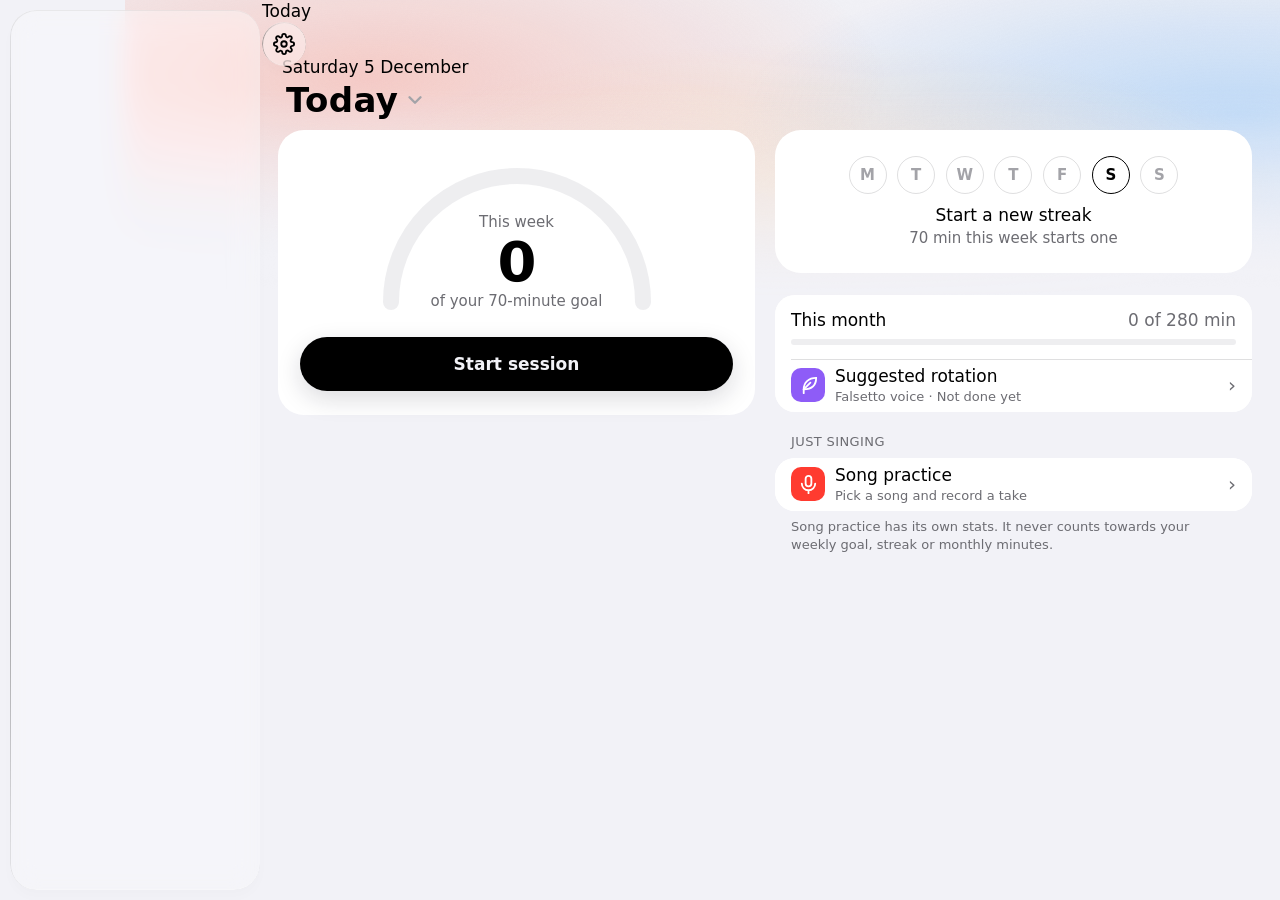
==== index.html @ f59c3564 "3.65 · Sheets, pages and Reduce Motion move the kit's way (Q52) - D21: the page behind a sheet shrin" ====
<!DOCTYPE html>
<html lang="en">
<head>
<meta charset="UTF-8">
<meta name="viewport" content="width=device-width, initial-scale=1.0, maximum-scale=1.0, user-scalable=no, viewport-fit=cover">
<meta name="color-scheme" content="light dark">
<style>html{background:#f2f2f7}@media (prefers-color-scheme:dark){html{background:#000}}</style>
<meta name="apple-mobile-web-app-capable" content="yes">
<meta name="mobile-web-app-capable" content="yes">
<meta name="apple-mobile-web-app-status-bar-style" content="black-translucent">
<meta name="apple-mobile-web-app-title" content="Vocal">
<meta name="theme-color" content="#f2f2f7" media="(prefers-color-scheme: light)">
<meta name="theme-color" content="#000000" media="(prefers-color-scheme: dark)">
<link rel="apple-touch-icon" href="icon.png?v=3">
<link rel="icon" href="icon.png?v=3">
<!-- iOS launch images: shown by iOS the moment the app opens, before the page loads -->
<link rel="apple-touch-startup-image" href="splash/launch-1320x2868-light.png" media="(device-width: 440px) and (device-height: 956px) and (-webkit-device-pixel-ratio: 3) and (orientation: portrait) and (prefers-color-scheme: light)">
<link rel="apple-touch-startup-image" href="splash/launch-1320x2868-dark.png" media="(device-width: 440px) and (device-height: 956px) and (-webkit-device-pixel-ratio: 3) and (orientation: portrait) and (prefers-color-scheme: dark)">
<link rel="apple-touch-startup-image" href="splash/launch-1260x2736-light.png" media="(device-width: 420px) and (device-height: 912px) and (-webkit-device-pixel-ratio: 3) and (orientation: portrait) and (prefers-color-scheme: light)">
<link rel="apple-touch-startup-image" href="splash/launch-1260x2736-dark.png" media="(device-width: 420px) and (device-height: 912px) and (-webkit-device-pixel-ratio: 3) and (orientation: portrait) and (prefers-color-scheme: dark)">
<link rel="apple-touch-startup-image" href="splash/launch-1206x2622-light.png" media="(device-width: 402px) and (device-height: 874px) and (-webkit-device-pixel-ratio: 3) and (orientation: portrait) and (prefers-color-scheme: light)">
<link rel="apple-touch-startup-image" href="splash/launch-1206x2622-dark.png" media="(device-width: 402px) and (device-height: 874px) and (-webkit-device-pixel-ratio: 3) and (orientation: portrait) and (prefers-color-scheme: dark)">
<link rel="apple-touch-startup-image" href="splash/launch-1290x2796-light.png" media="(device-width: 430px) and (device-height: 932px) and (-webkit-device-pixel-ratio: 3) and (orientation: portrait) and (prefers-color-scheme: light)">
<link rel="apple-touch-startup-image" href="splash/launch-1290x2796-dark.png" media="(device-width: 430px) and (device-height: 932px) and (-webkit-device-pixel-ratio: 3) and (orientation: portrait) and (prefers-color-scheme: dark)">
<link rel="apple-touch-startup-image" href="splash/launch-1179x2556-light.png" media="(device-width: 393px) and (device-height: 852px) and (-webkit-device-pixel-ratio: 3) and (orientation: portrait) and (prefers-color-scheme: light)">
<link rel="apple-touch-startup-image" href="splash/launch-1179x2556-dark.png" media="(device-width: 393px) and (device-height: 852px) and (-webkit-device-pixel-ratio: 3) and (orientation: portrait) and (prefers-color-scheme: dark)">
<link rel="apple-touch-startup-image" href="splash/launch-1284x2778-light.png" media="(device-width: 428px) and (device-height: 926px) and (-webkit-device-pixel-ratio: 3) and (orientation: portrait) and (prefers-color-scheme: light)">
<link rel="apple-touch-startup-image" href="splash/launch-1284x2778-dark.png" media="(device-width: 428px) and (device-height: 926px) and (-webkit-device-pixel-ratio: 3) and (orientation: portrait) and (prefers-color-scheme: dark)">
<link rel="apple-touch-startup-image" href="splash/launch-1170x2532-light.png" media="(device-width: 390px) and (device-height: 844px) and (-webkit-device-pixel-ratio: 3) and (orientation: portrait) and (prefers-color-scheme: light)">
<link rel="apple-touch-startup-image" href="splash/launch-1170x2532-dark.png" media="(device-width: 390px) and (device-height: 844px) and (-webkit-device-pixel-ratio: 3) and (orientation: portrait) and (prefers-color-scheme: dark)">
<link rel="apple-touch-startup-image" href="splash/launch-1242x2688-light.png" media="(device-width: 414px) and (device-height: 896px) and (-webkit-device-pixel-ratio: 3) and (orientation: portrait) and (prefers-color-scheme: light)">
<link rel="apple-touch-startup-image" href="splash/launch-1242x2688-dark.png" media="(device-width: 414px) and (device-height: 896px) and (-webkit-device-pixel-ratio: 3) and (orientation: portrait) and (prefers-color-scheme: dark)">
<link rel="apple-touch-startup-image" href="splash/launch-1125x2436-light.png" media="(device-width: 375px) and (device-height: 812px) and (-webkit-device-pixel-ratio: 3) and (orientation: portrait) and (prefers-color-scheme: light)">
<link rel="apple-touch-startup-image" href="splash/launch-1125x2436-dark.png" media="(device-width: 375px) and (device-height: 812px) and (-webkit-device-pixel-ratio: 3) and (orientation: portrait) and (prefers-color-scheme: dark)">
<link rel="apple-touch-startup-image" href="splash/launch-828x1792-light.png" media="(device-width: 414px) and (device-height: 896px) and (-webkit-device-pixel-ratio: 2) and (orientation: portrait) and (prefers-color-scheme: light)">
<link rel="apple-touch-startup-image" href="splash/launch-828x1792-dark.png" media="(device-width: 414px) and (device-height: 896px) and (-webkit-device-pixel-ratio: 2) and (orientation: portrait) and (prefers-color-scheme: dark)">
<link rel="apple-touch-startup-image" href="splash/launch-750x1334-light.png" media="(device-width: 375px) and (device-height: 667px) and (-webkit-device-pixel-ratio: 2) and (orientation: portrait) and (prefers-color-scheme: light)">
<link rel="apple-touch-startup-image" href="splash/launch-750x1334-dark.png" media="(device-width: 375px) and (device-height: 667px) and (-webkit-device-pixel-ratio: 2) and (orientation: portrait) and (prefers-color-scheme: dark)">
<link rel="apple-touch-startup-image" href="splash/launch-2064x2752-light.png" media="(device-width: 1032px) and (device-height: 1376px) and (-webkit-device-pixel-ratio: 2) and (orientation: portrait) and (prefers-color-scheme: light)">
<link rel="apple-touch-startup-image" href="splash/launch-2064x2752-dark.png" media="(device-width: 1032px) and (device-height: 1376px) and (-webkit-device-pixel-ratio: 2) and (orientation: portrait) and (prefers-color-scheme: dark)">
<link rel="apple-touch-startup-image" href="splash/launch-2752x2064-light.png" media="(device-width: 1032px) and (device-height: 1376px) and (-webkit-device-pixel-ratio: 2) and (orientation: landscape) and (prefers-color-scheme: light)">
<link rel="apple-touch-startup-image" href="splash/launch-2752x2064-dark.png" media="(device-width: 1032px) and (device-height: 1376px) and (-webkit-device-pixel-ratio: 2) and (orientation: landscape) and (prefers-color-scheme: dark)">
<link rel="apple-touch-startup-image" href="splash/launch-2048x2732-light.png" media="(device-width: 1024px) and (device-height: 1366px) and (-webkit-device-pixel-ratio: 2) and (orientation: portrait) and (prefers-color-scheme: light)">
<link rel="apple-touch-startup-image" href="splash/launch-2048x2732-dark.png" media="(device-width: 1024px) and (device-height: 1366px) and (-webkit-device-pixel-ratio: 2) and (orientation: portrait) and (prefers-color-scheme: dark)">
<link rel="apple-touch-startup-image" href="splash/launch-2732x2048-light.png" media="(device-width: 1024px) and (device-height: 1366px) and (-webkit-device-pixel-ratio: 2) and (orientation: landscape) and (prefers-color-scheme: light)">
<link rel="apple-touch-startup-image" href="splash/launch-2732x2048-dark.png" media="(device-width: 1024px) and (device-height: 1366px) and (-webkit-device-pixel-ratio: 2) and (orientation: landscape) and (prefers-color-scheme: dark)">
<link rel="apple-touch-startup-image" href="splash/launch-1668x2420-light.png" media="(device-width: 834px) and (device-height: 1210px) and (-webkit-device-pixel-ratio: 2) and (orientation: portrait) and (prefers-color-scheme: light)">
<link rel="apple-touch-startup-image" href="splash/launch-1668x2420-dark.png" media="(device-width: 834px) and (device-height: 1210px) and (-webkit-device-pixel-ratio: 2) and (orientation: portrait) and (prefers-color-scheme: dark)">
<link rel="apple-touch-startup-image" href="splash/launch-2420x1668-light.png" media="(device-width: 834px) and (device-height: 1210px) and (-webkit-device-pixel-ratio: 2) and (orientation: landscape) and (prefers-color-scheme: light)">
<link rel="apple-touch-startup-image" href="splash/launch-2420x1668-dark.png" media="(device-width: 834px) and (device-height: 1210px) and (-webkit-device-pixel-ratio: 2) and (orientation: landscape) and (prefers-color-scheme: dark)">
<link rel="apple-touch-startup-image" href="splash/launch-1668x2388-light.png" media="(device-width: 834px) and (device-height: 1194px) and (-webkit-device-pixel-ratio: 2) and (orientation: portrait) and (prefers-color-scheme: light)">
<link rel="apple-touch-startup-image" href="splash/launch-1668x2388-dark.png" media="(device-width: 834px) and (device-height: 1194px) and (-webkit-device-pixel-ratio: 2) and (orientation: portrait) and (prefers-color-scheme: dark)">
<link rel="apple-touch-startup-image" href="splash/launch-2388x1668-light.png" media="(device-width: 834px) and (device-height: 1194px) and (-webkit-device-pixel-ratio: 2) and (orientation: landscape) and (prefers-color-scheme: light)">
<link rel="apple-touch-startup-image" href="splash/launch-2388x1668-dark.png" media="(device-width: 834px) and (device-height: 1194px) and (-webkit-device-pixel-ratio: 2) and (orientation: landscape) and (prefers-color-scheme: dark)">
<link rel="apple-touch-startup-image" href="splash/launch-1640x2360-light.png" media="(device-width: 820px) and (device-height: 1180px) and (-webkit-device-pixel-ratio: 2) and (orientation: portrait) and (prefers-color-scheme: light)">
<link rel="apple-touch-startup-image" href="splash/launch-1640x2360-dark.png" media="(device-width: 820px) and (device-height: 1180px) and (-webkit-device-pixel-ratio: 2) and (orientation: portrait) and (prefers-color-scheme: dark)">
<link rel="apple-touch-startup-image" href="splash/launch-2360x1640-light.png" media="(device-width: 820px) and (device-height: 1180px) and (-webkit-device-pixel-ratio: 2) and (orientation: landscape) and (prefers-color-scheme: light)">
<link rel="apple-touch-startup-image" href="splash/launch-2360x1640-dark.png" media="(device-width: 820px) and (device-height: 1180px) and (-webkit-device-pixel-ratio: 2) and (orientation: landscape) and (prefers-color-scheme: dark)">
<link rel="apple-touch-startup-image" href="splash/launch-1620x2160-light.png" media="(device-width: 810px) and (device-height: 1080px) and (-webkit-device-pixel-ratio: 2) and (orientation: portrait) and (prefers-color-scheme: light)">
<link rel="apple-touch-startup-image" href="splash/launch-1620x2160-dark.png" media="(device-width: 810px) and (device-height: 1080px) and (-webkit-device-pixel-ratio: 2) and (orientation: portrait) and (prefers-color-scheme: dark)">
<link rel="apple-touch-startup-image" href="splash/launch-2160x1620-light.png" media="(device-width: 810px) and (device-height: 1080px) and (-webkit-device-pixel-ratio: 2) and (orientation: landscape) and (prefers-color-scheme: light)">
<link rel="apple-touch-startup-image" href="splash/launch-2160x1620-dark.png" media="(device-width: 810px) and (device-height: 1080px) and (-webkit-device-pixel-ratio: 2) and (orientation: landscape) and (prefers-color-scheme: dark)">
<link rel="apple-touch-startup-image" href="splash/launch-1488x2266-light.png" media="(device-width: 744px) and (device-height: 1133px) and (-webkit-device-pixel-ratio: 2) and (orientation: portrait) and (prefers-color-scheme: light)">
<link rel="apple-touch-startup-image" href="splash/launch-1488x2266-dark.png" media="(device-width: 744px) and (device-height: 1133px) and (-webkit-device-pixel-ratio: 2) and (orientation: portrait) and (prefers-color-scheme: dark)">
<link rel="apple-touch-startup-image" href="splash/launch-2266x1488-light.png" media="(device-width: 744px) and (device-height: 1133px) and (-webkit-device-pixel-ratio: 2) and (orientation: landscape) and (prefers-color-scheme: light)">
<link rel="apple-touch-startup-image" href="splash/launch-2266x1488-dark.png" media="(device-width: 744px) and (device-height: 1133px) and (-webkit-device-pixel-ratio: 2) and (orientation: landscape) and (prefers-color-scheme: dark)">
<title>Vocal Sessions</title>
<link rel="stylesheet" href="css/parts-kit.css?v=3.65">
<link rel="stylesheet" href="css/app.css?v=3.65">
<link rel="prefetch" href="js/melodyread.js?v=3.65" as="script">
</head>
<body>
<!-- 3.13 launch screen: the icon's background with its six sound-wave bars drawn on top, so they can pulse (js/launch.js) -->
<div id="splash" aria-hidden="true"><div class="sp-icon"><img src="[data-uri]" alt="" width="112" height="112" decoding="sync"><i style="left:14.21px;top:42.52px;height:29.24px;background:linear-gradient(rgb(251,250,251),rgb(248,247,248))"></i><i style="left:29.08px;top:31.24px;height:51.67px;background:linear-gradient(rgb(252,251,252),rgb(247,245,246))"></i><i style="left:43.96px;top:20.08px;height:73.99px;background:linear-gradient(rgb(253,252,253),rgb(247,245,246))"></i><i style="left:58.83px;top:34.62px;height:44.90px;background:linear-gradient(rgb(252,251,252),rgb(248,246,247))"></i><i style="left:73.71px;top:25.69px;height:62.81px;background:linear-gradient(rgb(253,252,253),rgb(247,245,246))"></i><i style="left:88.58px;top:40.21px;height:33.73px;background:linear-gradient(rgb(251,250,251),rgb(248,246,247))"></i></div></div>
<nav class="side-nav glass" id="side" aria-label="Sections"></nav>
<div id="ptr" aria-hidden="true"><div class="spin" id="spin"></div></div>
<div class="wrap">
  <!-- Q45 the parts kit's top bar (parts 2 and 51): its soft edge first, behind the button slots and the small title -->
  <header class="bar pk-topbar" id="bar">
    <span class="pk-edge" aria-hidden="true"></span>
    <span class="pk-bar-slot pk-left" id="barL"></span>
    <span class="mt pk-topbar-title" id="barT"></span>
    <span class="pk-bar-slot pk-right" id="barR"></span>
  </header>
  <main id="app"></main>
</div>
<div class="dock"><div class="in" id="dock"></div></div>
<div id="layer"><div id="lyc"></div></div>
<input type="file" id="importIn" accept=".json,application/json" hidden>
<input type="file" id="coachIn" accept="video/*" hidden>
<!-- 3.19.1: formats named one by one; iOS greys out audio files in Files for accept="audio/*" -->
<input type="file" id="melodyIn" accept=".pdf,application/pdf" hidden>
<input type="file" id="trackIn" accept=".mp3,.m4a,.wav,.aac,.aif,.aiff,.caf,audio/mpeg,audio/mp4,audio/x-m4a,audio/aac,audio/wav,audio/x-wav,audio/aiff,audio/x-aiff" hidden>

<script>
// The version lives here so pull to refresh can check it, and tools/release.py updates it with the ?v= on each file.
const APP_VERSION='3.65', RELEASE_DATE='5 Nov 2026';
</script>
<script src="js/register.js?v=3.65"></script>
<script src="js/content.js?v=3.65"></script>
<script src="js/config.js?v=3.65"></script>
<script src="js/parts-kit.js?v=3.65"></script>
<script src="js/parts.settings.js?v=3.65"></script>
<script src="js/motion.js?v=3.65"></script>
<script src="js/storage.js?v=3.65"></script>
<script src="js/helpers.js?v=3.65"></script>
<script src="js/screens.js?v=3.65"></script>
<script src="js/songs.js?v=3.65"></script>
<script src="js/marks.js?v=3.65"></script>
<script src="js/changelog.js?v=3.65"></script>
<script src="js/ui.js?v=3.65"></script>
<script src="js/audio.js?v=3.65"></script>
<script src="js/pitchy.js?v=3.65"></script>
<script src="js/pitch.js?v=3.65"></script>
<script src="js/musictheory.js?v=3.65"></script>
<script src="js/tonal.js?v=3.65"></script>
<script src="js/session.js?v=3.65"></script>
<script src="js/onepage.js?v=3.65"></script>
<script src="js/window.js?v=3.65"></script>
<script src="js/coach.js?v=3.65"></script>
<script src="js/clock.js?v=3.65"></script>
<script src="js/track.js?v=3.65"></script>
<script src="js/takes.js?v=3.65"></script>
<script src="js/patterns.js?v=3.65"></script>
<script src="js/key.js?v=3.65"></script>
<script src="js/melody.js?v=3.65"></script>
<script src="js/melodyplay.js?v=3.65"></script>
<script src="js/application.js?v=3.65"></script>
<script src="js/saved.js?v=3.65"></script>
<script src="js/sclock.js?v=3.65"></script>
<script src="js/backup.js?v=3.65"></script>
<script src="js/settings.js?v=3.65"></script>
<script src="js/guide.js?v=3.65"></script>
<script src="js/search.js?v=3.65"></script>
<script src="js/events.js?v=3.65"></script>
<script src="js/gestures.js?v=3.65"></script>
<script src="js/details.js?v=3.65"></script>
<script src="js/zoom.js?v=3.65"></script>
<script src="js/launch.js?v=3.65"></script>
<script src="js/boot.js?v=3.65"></script>

</body>
</html>
---- css/app.css ----
/* Vocal Sessions · all styles. Light and dark colours are the --variables at the top. */

:root {
  /* Q10 Apple's system colours (light). The app's own colours below point at these */
  --sys-red: #ff3b30;
  --sys-orange: #ff9500;
  --sys-yellow: #ffcc00;
  --sys-green: #34c759;
  --sys-mint: #00c7be;
  --sys-teal: #30b0c7;
  --sys-cyan: #32ade6;
  --sys-blue: #007aff;
  --sys-indigo: #5856d6;
  --sys-purple: #af52de;
  --sys-pink: #ff2d55;
  --sys-brown: #a2845e;
  --sys-gray: #8e8e93;
  /* Q10 grouped backgrounds and labels, Apple's layers: page, card, then anything inside a card */
  --bg2: #ffffff; /* secondary grouped background (a card) */
  --bg3: #f2f2f7; /* tertiary grouped background (a box inside a card) */
  --fg4: rgba(60, 60, 67, 0.18); /* quaternary label (an empty value's dash) */
  --bg: #f2f2f7;
  --surface: var(--bg2);
  --fg: #000000;
  --fg2: #6c6c72;
  --fg3: #a3a3a8;
  --sep: rgba(60, 60, 67, 0.16);
  --fill: rgba(118, 118, 128, 0.12);
  --accent: var(--sys-blue);
  --on-accent: #ffffff;
  --danger: var(--sys-red);
  --star: var(--sys-orange); /* Q10: Apple's light orange (was the dark-mode #ff9f0a) */
  --rec: var(--sys-red);
  --good: var(--sys-green);
  --done: #8e8e93;
  --on-done: #ffffff;
  /* Q33 the glass material, from numbers measured against iOS 27 (light): a lighter blur with no brightness boost, a
     #F8F8F8 tint, a barely-there shadow on floating glass, and a 0.5 pt hairline with a rim light at the top */
  --glass: rgba(248, 248, 248, 0.53);
  --glass-blur: 14px;
  --glass-sat: 210%;
  --glass-float: 0 7px 12px rgba(0, 0, 0, 0.016);
  --glass-line: rgba(0, 0, 0, 0.31); /* the hairline across the light's direction (page − 80) */
  --glass-line-end: rgba(0, 0, 0, 0.062); /* where the light hits it: a fifth as dark */
  --glass-rim:
    inset 0 1px 0.5px rgba(255, 255, 255, 0.2), inset 0 3px 3px rgba(255, 255, 255, 0.035),
    inset 0 -1px 0.5px rgba(255, 255, 255, 0.13), inset 0 -3px 3px rgba(255, 255, 255, 0.023);
  --lift-max: rgba(255, 255, 255, 0.3); /* Q33 a pressed glass button lights up with this under its icon */
  --glass-strong: rgba(250, 250, 252, 0.86);
  --shead-sat: 180%;
  --glass-edge: rgba(0, 0, 0, 0.09);
  --glass-hi: rgba(255, 255, 255, 0.95);
  --glass-lo: rgba(0, 0, 0, 0.06);
  --glass-glow: rgba(255, 255, 255, 0.45);
  --rim1: rgba(255, 255, 255, 0.95);
  --rim2: rgba(255, 255, 255, 0.55);
  --spec: rgba(255, 255, 255, 0.55);
  --tint: rgba(0, 122, 255, 0.82);
  --hl: rgba(0, 122, 255, 0.14);
  --sel: color-mix(in srgb, var(--accent) 22%, transparent); /* Q10 selected text */
  --glass-shadow: rgba(20, 20, 40, 0.15);
  --scrim: rgba(0, 0, 0, 0.22);
  --hx: rgba(120, 120, 128, 0.2);
  --coral: var(--sys-red); /* Q10: Apple's red (was #f0524a) */
  /* Q10 warnings: an orange tint with dark text, and orange for the warning's own icon or dot */
  --warnbg: color-mix(in srgb, var(--sys-orange) 16%, #ffffff);
  --warnfg: #1c1c1e;
  --warn: var(--sys-orange);
  --pause: var(--sys-orange);
  /* the Progress gradient F → R → A (Q10: indigo, teal, orange; A shares the loop's orange) */
  --cF: var(--sys-indigo);
  --cR: var(--sys-teal);
  --cA: var(--sys-orange);
  --grid: rgba(60, 60, 67, 0.14);
  /* 3.19 the track player: the loop's orange, the playhead's darker orange, and audio outside the loop */
  --trk-loop: var(--sys-orange);
  --trk-head: #c85400; /* (until 3.22; the playhead is --trk-playhead since Q02) */
  --trk-dim: rgba(60, 60, 67, 0.26);
  /* 3.20 markers on the track: purple, never the loop's orange. Q10: Apple's purple for lines, rings and dots; a
     marker's number sits on a light purple wash in dark text (white on Apple's purple is too faint for small labels);
     text or a filled tab in purple uses Apple's higher-contrast purple (--trk-mk-ink) */
  --trk-mk: var(--sys-purple);
  --trk-mk-wash: color-mix(in srgb, var(--sys-purple) 18%, #ffffff);
  --trk-mkfg: #1c1c1e;
  --trk-mk-ink: #8944ab;
  --trk-mk-inkfg: #ffffff;
  /* Q02: the playhead is red in both themes; section starts set on the waveform are blue */
  --trk-playhead: var(--sys-red);
  --trk-sec: var(--sys-blue);
  --trk-secfg: #ffffff;
  /* 3.21 Settings: View on GitHub's near-black tile */
  --tile-ink: #1c1c1e;
  /* Q10 text sizes: one named set from Apple's text styles (iOS, default size). Sizes are fixed, with no text scaling.
     Every font-size in this file uses one of these. Weight is set separately (Headline is Body at 600) */
  --t-large: 34px; /* Large Title */
  --t-title1: 28px; /* Title 1 */
  --t-title2: 22px; /* Title 2 */
  --t-title3: 20px; /* Title 3 */
  --t-body: 17px; /* Body and Headline */
  --t-callout: 16px; /* Callout (also the smallest size a text field can use without iOS zooming in) */
  --t-subhead: 15px; /* Subheadline */
  --t-footnote: 13px; /* Footnote */
  --t-caption1: 12px; /* Caption 1 */
  --t-caption2: 11px; /* Caption 2 */
  /* big numerals only (the arch's number, totals, the clock), beyond Apple's text styles as in Clock and Fitness */
  --t-num-s: 44px;
  --t-num-m: 56px;
  --t-num-l: 68px;
  /* Q40 the value set: one named set of corners, press and motion, beside the text sizes. tests/test_values.py fails
     on any other value that isn't on its known list, and that list only shrinks (MAINTAINING.md › Value set (Q40)).
     Corners: graphic bits of 6 px and under (bars, ticks, meters, waveform parts) follow the drawing; capsules stay
     999px and circles 50% */
  --r-small: 10px; /* icon tiles, badges, small inner boxes, the focus ring */
  --r-medium: 14px; /* fields, banners, inner boxes, menus */
  --r-card: 20px; /* cards and grouped lists, and (Q41, D16) every menu */
  --r-large: 26px; /* big blocks, pads, the iPad hero */
  --r-sheet: 46px; /* sheets and the session clock: the screen's own corners (Q41, D17; 34 before) */
  /* the solid button press (glass buttons grow instead: PRESS in gestures.js, Q33) */
  --press: 0.93;
  /* easings the app really uses, beside the parts kit's springs (--ease-gentle, -nav, -ripple, -press, -release …,
     published by js/parts-kit.js since Q41); code reads the same three as MOTION.EASE */
  --ease-pop: cubic-bezier(0.3, 1.7, 0.45, 1); /* the solid press settle */
  --ease-knob: cubic-bezier(0.3, 1.35, 0.5, 1); /* the segmented knob's settle */
  --ease-out: cubic-bezier(0.2, 0.8, 0.2, 1); /* one settle without a bounce */
  /* fades and colour changes */
  --dur-quick: 120ms;
  --dur-fade: 200ms;
  --font: -apple-system, BlinkMacSystemFont, 'SF Pro Text', 'Helvetica Neue', system-ui, sans-serif;
  /* 3.23 (Q08) the safe areas as variables, so the bars can be placed from them (and tests can stand in an iPhone's) */
  --sat: env(safe-area-inset-top, 0px);
  --sab: env(safe-area-inset-bottom, 0px);
  /* where the tab bar (and everything that takes its place) sits above the bottom edge, and its side margins */
  --dockb: calc(12px + var(--sab));
  --dockl: max(16px, env(safe-area-inset-left, 0px));
  --dockr: max(16px, env(safe-area-inset-right, 0px));
  /* the top bar's circles sit 6 pt higher on iPhone upright, as Apple's do */
  --barup: 0px;
  color-scheme: light;
}
/* 3.23 (Q08) iPhone upright: the tab bar 21 pt from the bottom edge (inside the home indicator's area, as in Music
   and Notes) with 21 pt margins, and the top circles centred 84 pt from the top. iPad, Mac and landscape unchanged */
body.phone {
  --dockb: 21px;
  --dockl: max(21px, env(safe-area-inset-left, 0px));
  --dockr: max(21px, env(safe-area-inset-right, 0px));
  --barup: min(6px, var(--sat));
}
@media (prefers-color-scheme: dark) {
  :root {
    --sys-red: #ff453a;
    --sys-orange: #ff9f0a;
    --sys-yellow: #ffd60a;
    --sys-green: #30d158;
    --sys-mint: #63e6e2;
    --sys-teal: #40c8e0;
    --sys-cyan: #64d2ff;
    --sys-blue: #0a84ff;
    --sys-indigo: #5e5ce6;
    --sys-purple: #bf5af2;
    --sys-pink: #ff375f;
    --sys-brown: #ac8e68;
    --sys-gray: #8e8e93;
    --bg2: #1c1c1e;
    --bg3: #2c2c2e;
    --fg4: rgba(235, 235, 245, 0.16);
    --bg: #000000;
    --surface: var(--bg2);
    --fg: #ffffff;
    --fg2: #98989f;
    --fg3: #5c5c61;
    --sep: rgba(84, 84, 88, 0.5);
    --fill: rgba(118, 118, 128, 0.24);
    --accent: var(--sys-blue);
    --danger: var(--sys-red);
    --star: var(--sys-orange);
    --rec: var(--sys-red);
    --good: var(--sys-green);
    --done: #636366;
    --on-done: #ffffff;
    /* Q33 dark glass (iOS 27): a thin white layer with gentler colour, lit from the bottom edge, and no shadow */
    --glass: rgba(255, 255, 255, 0.12);
    --glass-sat: 140%;
    --glass-float: 0 0 0 transparent;
    --glass-line-end: transparent;
    --glass-rim:
      inset 0 -1px 0.5px rgba(255, 255, 255, 0.23), inset 0 -3px 3px rgba(255, 255, 255, 0.04),
      inset 0 1px 0.5px rgba(255, 255, 255, 0.2), inset 0 3px 3px rgba(255, 255, 255, 0.035);
    --lift-max: rgba(255, 255, 255, 0.14);
    --glass-strong: rgba(44, 44, 48, 0.86);
    --shead-sat: 140%;
    --glass-edge: rgba(0, 0, 0, 0.6);
    --glass-hi: rgba(255, 255, 255, 0.2);
    --glass-lo: rgba(0, 0, 0, 0.35);
    --glass-glow: rgba(255, 255, 255, 0.08);
    --rim1: rgba(255, 255, 255, 0.42);
    --rim2: rgba(255, 255, 255, 0.14);
    --spec: rgba(255, 255, 255, 0.16);
    --tint: rgba(10, 132, 255, 0.78);
    --hl: rgba(10, 132, 255, 0.24);
    --glass-shadow: rgba(0, 0, 0, 0.55);
    --scrim: rgba(0, 0, 0, 0.5);
    --hx: rgba(152, 152, 160, 0.26);
    color-scheme: dark;
    --coral: var(--sys-red);
    --warnbg: color-mix(in srgb, var(--sys-orange) 22%, #1c1c1e);
    --warnfg: #ffffff;
    --warn: var(--sys-orange);
    --pause: var(--sys-orange);
    --cF: var(--sys-indigo);
    --cR: var(--sys-teal);
    --cA: var(--sys-orange);
    --grid: rgba(255, 255, 255, 0.12);
    --trk-loop: var(--sys-orange);
    --trk-head: #ff6b1a;
    --trk-dim: rgba(235, 235, 245, 0.24);
    --trk-mk: var(--sys-purple);
    --trk-mk-wash: color-mix(in srgb, var(--sys-purple) 30%, #1c1c1e);
    --trk-mkfg: #ffffff;
    --trk-mk-ink: #da8fff;
    --trk-mk-inkfg: #1c0b33;
    --trk-playhead: var(--sys-red);
    --trk-sec: var(--sys-blue);
    --trk-secfg: #ffffff;
    --tile-ink: #48484a;
  }
}

* {
  box-sizing: border-box;
  -webkit-tap-highlight-color: transparent;
}
html,
body {
  margin: 0;
  touch-action: manipulation;
  -webkit-text-size-adjust: 100%;
  overflow-x: clip;
}
body {
  background: var(--bg);
  color: var(--fg);
  font-family: var(--font);
  font-size: var(--t-body);
  line-height: 1.3;
  -webkit-font-smoothing: antialiased;
  padding-left: max(16px, env(safe-area-inset-left, 0px));
  padding-right: max(16px, env(safe-area-inset-right, 0px));
  padding-top: var(--sat);
}
button,
input,
textarea {
  font: inherit;
  color: inherit;
}
button {
  background: none;
  border: 0;
  padding: 0;
  cursor: pointer;
  text-align: inherit;
}
a {
  color: inherit;
  text-decoration: none;
}
button:focus-visible,
a:focus-visible,
input:focus-visible,
textarea:focus-visible {
  outline: 2px solid var(--accent);
  outline-offset: 2px;
  border-radius: var(--r-small);
}
/* Q10 selected text is a light wash of the app's blue, with a blue caret, in the lyrics editor and text fields
   (selection stays off elsewhere) */
input,
textarea,
[contenteditable='true'] {
  caret-color: var(--accent);
}
input::selection,
textarea::selection,
[contenteditable='true']::selection,
[contenteditable='true'] *::selection {
  background: var(--sel);
  color: inherit;
}
svg.i {
  width: 22px;
  height: 22px;
  stroke: currentColor;
  fill: none;
  stroke-width: 2;
  stroke-linecap: round;
  stroke-linejoin: round;
  flex-shrink: 0;
}
.wrap {
  max-width: 430px;
  margin: 0 auto;
  position: relative;
  /* Q44: the top bar's pull-up (--barup) stays inside .wrap instead of passing out of it, so the zoom's still copy
     (an absolute box, where it can't pass out) lands exactly where the real page is */
  display: flow-root;
}

.glass {
  background: var(--glass);
  -webkit-backdrop-filter: blur(var(--glass-blur)) saturate(var(--glass-sat));
  backdrop-filter: blur(var(--glass-blur)) saturate(var(--glass-sat));
  box-shadow: var(--glass-rim), var(--glass-float);
  isolation: isolate;
}
/* Q33 Reduce transparency (Settings › Accessibility, or the browser's own setting): the glass tint becomes
   alpha × 0.5 + 0.4 (kept between 0.4 and 0.8) and the blur stays. Light .53 → .665, dark .12 → .46. The sheets'
   --glass-strong is already more solid than 0.8, so it stays */
html.glass-solid {
  --glass: rgba(248, 248, 248, 0.665);
}
@media (prefers-color-scheme: dark) {
  html.glass-solid {
    --glass: rgba(255, 255, 255, 0.46);
  }
}
/* Q33 the hairline: 0.5 pt, darkest across the light's direction and fading where the light hits it (top and bottom) */
.glass::before {
  content: '';
  position: absolute;
  inset: 0;
  border-radius: inherit;
  padding: 0.5px;
  z-index: -1;
  pointer-events: none;
  background: linear-gradient(
    var(--glass-line-end),
    var(--glass-line) 30%,
    var(--glass-line) 70%,
    var(--glass-line-end)
  );
  -webkit-mask:
    linear-gradient(#000 0 0) content-box,
    linear-gradient(#000 0 0);
  -webkit-mask-composite: xor;
  mask-composite: exclude;
}
/* Q33: iOS 27 glass has no shine of its own (the rim light in --glass-rim stands in for it) */
.glass::after {
  content: none;
}
.glass.tinted {
  background: var(--tint);
  color: #fff;
}
.circ,
.pill,
.cta {
  position: relative;
}
@supports not ((backdrop-filter: blur(1px)) or (-webkit-backdrop-filter: blur(1px))) {
  .glass {
    background: var(--surface);
  }
  .glass.tinted {
    background: var(--accent);
  }
}
.wrap {
  /* Q44: the corner isn't animated any more (.wrap has no background or clipping, so it never showed, but cost a
     repaint every frame). Q52 (D21): the page behind a sheet follows the sheet. It comes back on the kit sheet's leave
     timing (this rule, used when sheet-open goes) and shrinks on the kit's sheet spring (the rule below, used when it
     comes), so no overshoot. --dur-sheet already carries the speed; --dur-leave takes it here, as the kit does. */
  transition: transform calc(var(--dur-leave) * var(--pk-speed)) var(--ease-accel);
}
body.sheet-open .wrap {
  transform: scale(0.94);
  border-radius: 28px;
  transition: transform var(--dur-sheet) var(--ease-sheet);
}

/* Q45 the top bar is the parts kit's (parts 2 and 51): #bar is a .pk-topbar holding its soft edge (.pk-edge: the page
   colour fading out, no blur), its button slots (#barL, #barR, .pk-bar-slot) and its small title (#barT). The edge is
   the bar's first child, behind the slots, so the buttons always draw over it, sheet open or not, in any browser. The
   app scrolls the page, not a .pk-scroll box, so gestures.js sets the kit's .pk-scrolled after 36 pt.
   The bar stays sticky in .wrap, so it shrinks with the page under a sheet. It starts at the top of the screen and is
   the top area + 46 pt tall (the kit's 100 on its 54 pt frame); it takes the same room in the page as the 56 pt bar did,
   so every page's content stays where it was. pointer-events: only the slots and what's in the title take taps */
.bar {
  /* D19 the buttons sit where Q08 measured them (the circles centred 84 pt from the top on a 62 pt status bar), not at
     the kit's 54 pt, which is for its demo frame */
  --pk-bar-top: calc(var(--sat) - var(--barup) + 6px);
  position: sticky;
  top: 0;
  z-index: 20;
  height: calc(var(--pk-bar-top) + 46px);
  margin: calc(-1 * var(--sat)) -16px 4px;
}
/* under a sheet the page shrinks: the edge reaches about 40 pt higher and 120% wide, so the shrunk page's top stays
   covered */
body.sheet-open .bar > .pk-edge {
  top: -40px;
  left: -10%;
  right: -10%;
}
/* iPad and Mac: the page is narrower than the window, so the edge spans the window (the sidebar sits above it) */
body.reg .bar > .pk-edge {
  left: -100vw;
  right: -100vw;
}
/* the small title is centred between the slots, kept clear of the wider side (renderBar0 sets --bar-in; the kit's 70) */
.bar .mt {
  left: var(--bar-in, 70px);
  right: var(--bar-in, 70px);
  font-size: var(--t-body);
}
.bar .mt > * {
  pointer-events: auto;
}
.bar.always .mt {
  opacity: 1;
}
.bar > .pk-bar-slot {
  align-items: center;
}
.circ {
  width: 44px;
  height: 44px;
  border-radius: 50%;
  display: grid;
  place-items: center;
  color: var(--fg);
  flex-shrink: 0;
}
.pill {
  font-size: var(--t-footnote);
  font-weight: 600;
  color: var(--fg2);
  padding: 9px 12px;
  border-radius: 999px;
  white-space: nowrap;
}

h1 {
  font-size: var(--t-large);
  font-weight: 700;
  letter-spacing: 0.01em;
  margin: 0 4px 6px;
}
.note {
  font-size: var(--t-footnote);
  color: var(--fg2);
  margin: 0 4px 14px;
  line-height: 1.4;
}
.foot {
  font-size: var(--t-footnote);
  color: var(--fg2);
  margin: 7px 16px 0;
  line-height: 1.4;
}
.foot.warn {
  color: var(--danger);
}
/* Changelog timeline */
.lgcard {
  background: var(--surface);
  border-radius: 22px;
  padding: 16px 16px 12px;
  margin-top: 6px;
}
.lgcard .sub2 {
  font-size: var(--t-subhead);
  color: var(--fg2);
  margin-top: 2px;
}
#lgchart {
  display: block;
  width: 100%;
  height: auto;
  margin-top: 12px;
  touch-action: pan-y;
}
#lgchart .ar {
  transition: opacity 0.25s;
}
#lgchart.picking .ar {
  opacity: 0.55;
}
.lgdraw {
  animation: lgdraw 1.1s cubic-bezier(0.3, 0.7, 0.2, 1) both;
}
@keyframes lgdraw {
  from {
    clip-path: inset(0 100% 0 0);
  }
  to {
    clip-path: inset(0 0 0 0);
  }
}
.lglegend {
  display: flex;
  flex-wrap: wrap;
  gap: 6px 12px;
  margin-top: 10px;
  font-size: var(--t-footnote);
  color: var(--fg2);
}
.lglegend span {
  display: inline-flex;
  align-items: center;
  gap: 5px;
}
.lglegend i {
  width: 9px;
  height: 9px;
  border-radius: 3px;
  display: inline-block;
}
.lgjump {
  display: inline-flex;
  align-items: center;
  gap: 2px;
  color: var(--accent);
  font-size: var(--t-subhead);
  font-weight: 500;
  margin-top: 4px;
  min-height: 32px;
}
.tl {
  position: relative;
  padding: 4px 0 4px 34px;
  margin-top: 6px;
}
.tl::before {
  content: '';
  position: absolute;
  left: 14px;
  top: 22px;
  bottom: 30px;
  width: 2px;
  border-radius: 2px;
  background: linear-gradient(to top, var(--fg3), var(--accent) 80%);
}
.tl-era {
  position: relative;
  display: flex;
  gap: 12px;
  align-items: center;
  margin: 22px 0 10px -34px;
}
.tl-era:first-child {
  margin-top: 8px;
}
.tl-badge {
  flex: none;
  width: 30px;
  height: 30px;
  border-radius: 50%;
  display: grid;
  place-items: center;
  background: var(--accent);
  color: var(--on-accent);
  font-weight: 700;
  font-size: var(--t-subhead);
  box-shadow: 0 0 0 4px var(--bg);
  z-index: 1;
}
.tl-era b {
  display: block;
  font-size: var(--t-title3);
  font-weight: 700;
  letter-spacing: -0.01em;
}
.tl-era small {
  display: block;
  font-size: var(--t-footnote);
  color: var(--fg2);
  margin-top: 1px;
}
.tl-date {
  position: relative;
  font-size: var(--t-footnote);
  font-weight: 600;
  color: var(--fg2);
  text-transform: uppercase;
  letter-spacing: 0.03em;
  margin: 16px 0 8px 2px;
}
.tl-gap {
  position: relative;
  margin: 4px 0 4px -34px;
  padding: 18px 0 18px 34px;
  font-size: var(--t-footnote);
  color: var(--fg2);
  font-style: italic;
}
.tl-gap::before {
  content: '';
  position: absolute;
  left: 14px;
  top: 0;
  bottom: 0;
  width: 2px;
  background: repeating-linear-gradient(to bottom, var(--fg3) 0 4px, var(--bg) 4px 9px);
  z-index: 1;
}
.tl-item {
  position: relative;
  margin-bottom: 12px;
}
.tl-node {
  position: absolute;
  left: -26px;
  top: 20px;
  width: 12px;
  height: 12px;
  border-radius: 50%;
  background: var(--surface);
  border: 2.5px solid var(--accent);
  box-shadow: 0 0 0 3px var(--bg);
  z-index: 1;
}
.tl-item.patch .tl-node {
  left: -24px;
  top: 22px;
  width: 8px;
  height: 8px;
  border: 0;
  background: var(--fg3);
}
.tl-item.major .tl-node {
  left: -28px;
  top: 18px;
  width: 16px;
  height: 16px;
  border: 0;
  background: var(--accent);
}
.tl-item.now .tl-node::after {
  content: '';
  position: absolute;
  inset: -6px;
  border-radius: 50%;
  border: 2px solid var(--accent);
  opacity: 0.5;
  animation: lgpulse 2.2s ease-out infinite;
}
@keyframes lgpulse {
  0% {
    transform: scale(0.6);
    opacity: 0.7;
  }
  100% {
    transform: scale(1.5);
    opacity: 0;
  }
}
.tl-card {
  background: var(--surface);
  border-radius: var(--r-card);
  padding: 14px 16px 6px;
  transition: box-shadow 0.4s;
}
.tl-card.flash {
  box-shadow: 0 0 0 3px var(--hl);
}
.tl-head {
  display: flex;
  align-items: center;
  gap: 8px;
  flex-wrap: wrap;
}
.tl-v {
  font-size: var(--t-body);
  font-weight: 700;
  font-variant-numeric: tabular-nums;
}
.tl-kind {
  font-size: var(--t-caption1);
  font-weight: 600;
  padding: 2px 8px;
  border-radius: 999px;
  background: var(--fill);
  color: var(--fg2);
}
.tl-item.major .tl-kind {
  background: var(--accent);
  color: var(--on-accent);
}
.tl-item.minor .tl-kind {
  background: var(--hl);
  color: var(--accent);
}
.tl-nowc {
  font-size: var(--t-caption1);
  font-weight: 600;
  color: var(--good);
}
.tl-n {
  margin-left: auto;
  font-size: var(--t-footnote);
  color: var(--fg2);
  font-variant-numeric: tabular-nums;
}
.tl-title {
  font-size: var(--t-body);
  font-weight: 600;
  margin-top: 4px;
  line-height: 1.25;
}
/* Q36 the screens a version changed, with Show screen IDs on */
.tl-scr {
  margin-top: 2px;
  font-size: var(--t-caption1);
  color: var(--fg2);
  font-variant-numeric: tabular-nums;
}
.tl-bar {
  display: flex;
  height: 6px;
  border-radius: 3px;
  overflow: hidden;
  gap: 2px;
  margin: 10px 0 4px;
}
.tl-bar i {
  display: block;
  height: 100%;
}
.tl-list {
  margin: 6px 0 0;
  padding: 0;
  list-style: none;
}
.tl-list li {
  position: relative;
  padding: 5px 0 5px 16px;
  font-size: var(--t-subhead);
  line-height: 1.38;
}
.tl-list li::before {
  content: '';
  position: absolute;
  left: 1px;
  top: 12px;
  width: 7px;
  height: 7px;
  border-radius: 50%;
  background: var(--c);
}
.tl-sub {
  margin: 4px 0 0;
  padding: 0 0 0 2px;
  list-style: none;
  color: var(--fg2);
  font-size: var(--t-subhead);
}
.tl-list .tl-sub li {
  padding: 2px 0 2px 14px;
}
.tl-list .tl-sub li::before {
  width: 5px;
  height: 5px;
  top: 10px;
  background: var(--fg3);
}
.tl-intro {
  font-size: var(--t-subhead);
  color: var(--fg2);
  margin: 8px 0 2px;
  line-height: 1.38;
}
.tl-list code {
  font:
    13px ui-monospace,
    Menlo,
    monospace;
  background: var(--fill);
  padding: 1px 4px;
  border-radius: 5px;
}
.tl-sec {
  font-size: var(--t-footnote);
  font-weight: 600;
  color: var(--fg2);
  text-transform: uppercase;
  letter-spacing: 0.03em;
  margin: 12px 0 0;
}
.tl-more {
  display: flex;
  align-items: center;
  gap: 4px;
  color: var(--accent);
  font-size: var(--t-subhead);
  font-weight: 500;
  min-height: 40px;
  width: 100%;
}
.tl-more svg.i {
  width: 16px;
  height: 16px;
  transition: transform 0.3s;
}
.tl-more.open svg.i {
  transform: rotate(180deg);
}
.tl-end {
  position: relative;
  display: flex;
  align-items: center;
  gap: 12px;
  margin: 14px 0 4px -34px;
  font-size: var(--t-subhead);
  color: var(--fg2);
}
.tl-end .tl-badge {
  background: var(--fg3);
  width: 30px;
  height: 30px;
}
.tl-in {
  opacity: 0;
  transform: translateY(14px);
}
.tl-in.seen {
  opacity: 1;
  transform: none;
  transition:
    opacity 0.5s ease,
    transform 0.6s var(--ease-out);
}
html.motion-reduced .tl-in {
  opacity: 1;
  transform: none;
}
html.motion-reduced .tl-item.now .tl-node::after {
  animation: none;
}

.bkstat {
  display: flex;
  gap: 12px;
  align-items: flex-start;
  border-radius: 16px;
  padding: 12px 14px;
  margin: 0 0 4px;
  font-size: var(--t-subhead);
  line-height: 1.38;
  color: var(--fg);
}
.bkstat b {
  display: block;
  font-size: var(--t-subhead);
  margin-bottom: 2px;
}
.bkstat svg.i {
  margin-top: 1px;
}
.bkstat.ok {
  background: color-mix(in srgb, var(--good) 15%, transparent);
}
.bkstat.ok svg.i {
  color: var(--good);
}
.bkstat.warn {
  background: var(--warnbg);
  color: var(--warnfg);
}
.bkstat.bad {
  background: color-mix(in srgb, var(--danger) 14%, transparent);
}
.bkstat.bad svg.i {
  color: var(--danger);
}
.cmpv {
  flex: none;
  width: 76px;
  text-align: right;
  color: var(--fg2);
  font-variant-numeric: tabular-nums;
}
.row.cmph {
  min-height: 34px;
  font-size: var(--t-footnote);
}
.cmph .cmpv {
  font-weight: 600;
}
.cmpv.diff {
  color: var(--fg);
  font-weight: 600;
}
.steps {
  margin: 0;
  padding: 0;
  counter-reset: st;
}
.steps li {
  list-style: none;
  counter-increment: st;
  position: relative;
  padding: 11px 16px 11px 50px;
  background: var(--surface);
  font-size: var(--t-subhead);
  line-height: 1.38;
}
.steps li + li {
  border-top: 0.5px solid var(--sep);
}
.steps li::before {
  content: counter(st);
  position: absolute;
  left: 14px;
  top: 10px;
  width: 24px;
  height: 24px;
  border-radius: 50%;
  background: var(--accent);
  color: var(--on-accent);
  font-size: var(--t-footnote);
  font-weight: 600;
  display: grid;
  place-items: center;
}
.fname {
  font-size: var(--t-footnote);
  color: var(--fg2);
  word-break: break-word;
}
.hdr {
  font-size: var(--t-footnote);
  color: var(--fg2);
  margin: 22px 16px 7px;
  text-transform: uppercase;
  letter-spacing: 0.03em;
}
/* Exercise pages: Apple Health-style bold sentence-case titles */
.hdr.exh {
  font-size: var(--t-title2);
  font-weight: 700;
  line-height: 1.2;
  color: var(--fg);
  text-transform: none;
  letter-spacing: 0;
  margin: 28px 4px 10px;
}
.grp {
  background: var(--surface);
  border-radius: var(--r-card);
  overflow: hidden;
}
.row {
  display: flex;
  align-items: center;
  justify-content: space-between;
  gap: 10px;
  min-height: 50px;
  padding: 6px 16px;
  position: relative;
  width: 100%;
  background: var(--surface);
}
.grp > * {
  position: relative;
}
.grp > * + *::before {
  content: '';
  position: absolute;
  top: 0;
  left: 16px;
  right: 0;
  border-top: 0.5px solid var(--sep);
  z-index: 2;
}
.grp > .sub::before {
  display: none;
}
.lbl {
  flex: 1;
  min-width: 0;
}
.lbl small {
  display: block;
  font-size: var(--t-footnote);
  color: var(--fg2);
  margin-top: 2px;
}
.mut {
  color: var(--fg2);
}
.acc {
  color: var(--accent);
}
.dng {
  color: var(--danger);
}
.sub {
  display: flex;
  justify-content: space-between;
  align-items: center;
  padding: 0 16px 12px;
  gap: 10px;
  background: var(--surface);
}
.tag {
  font-size: var(--t-footnote);
  color: var(--fg2);
}

/* Q41 (D04) segmented controls are the parts kit's (.pk-seg): its track, knob and spring. Their segments are equal, as
   on iOS: as wide as the widest label in the row, or sharing the row's width (.wide) */
.seg.pk-seg {
  display: inline-grid;
  grid-auto-flow: column;
  grid-auto-columns: 1fr;
  flex-shrink: 0;
}
.seg.pk-seg > button {
  padding: 0 12px;
  text-align: center;
  min-width: 0;
  white-space: nowrap;
  font-size: var(--t-subhead);
  color: var(--fg2);
  transition: color calc(var(--dur-fade) * var(--pk-speed)) var(--ease-out);
}
.seg.pk-seg > button.on {
  color: var(--fg);
}
.seg.pk-seg.wide {
  display: grid;
  width: 100%;
}
.chips {
  display: flex;
  flex-wrap: wrap;
  gap: 8px;
}
.chip {
  height: 36px;
  padding: 0 14px;
  border-radius: 999px;
  background: var(--fill);
  font-size: var(--t-subhead);
  color: var(--fg);
}
.chip.on {
  background: var(--accent);
  color: var(--on-accent);
}

.arch {
  position: relative;
  display: block;
  width: 100%;
  max-width: 300px;
  margin: 6px auto 0;
  padding: 0;
  border: 0;
  background: none;
  color: inherit;
  font: inherit;
  text-align: center;
  cursor: pointer;
  border-radius: 24px;
  transition: transform 0.5s var(--ease-pop);
}
.arch:active {
  background-color: var(--pk-row-press); /* Q41 (D06) row-like cards highlight while pressed, no shrink */
  transition-duration: 0s;
}
.arch:focus-visible {
  outline: 2px solid var(--accent);
  outline-offset: 4px;
}
.arch svg {
  display: block;
  width: 100%;
  height: auto;
}
.arch .c {
  position: absolute;
  left: 0;
  right: 0;
  bottom: 6px;
  text-align: center;
}
.arch .c small {
  display: block;
  font-size: var(--t-subhead);
  color: var(--fg2);
}
.arch .c b {
  display: block;
  font-size: var(--t-num-m);
  font-weight: 700;
  line-height: 1.05;
  font-variant-numeric: tabular-nums;
  letter-spacing: -0.02em;
}
.week {
  display: flex;
  justify-content: space-between;
  max-width: 330px;
  margin: 20px auto 10px;
}
.week span {
  width: 38px;
  height: 38px;
  border-radius: 50%;
  display: grid;
  place-items: center;
  font-size: var(--t-subhead);
  font-weight: 600;
  color: var(--fg3);
  border: 1.5px solid var(--sep);
}
.week span.done {
  background: var(--done);
  border-color: var(--done);
  color: var(--on-done);
}
.week span.today {
  border-color: var(--fg);
  color: var(--fg);
}
.week span.today.done {
  border-color: var(--done);
}
.streak {
  text-align: center;
  font-size: var(--t-body);
  margin: 4px 0 0;
}
.streak small {
  display: block;
  font-size: var(--t-subhead);
  color: var(--fg2);
  margin-top: 3px;
}
/* Q21 the Session saved screen (saved.js): Today's arch, week row and streak line, centred, with Done below. The
   pieces share Today's own classes so Done can move them onto Today exactly */
.svd {
  display: flex;
  flex-direction: column;
  align-items: stretch;
  text-align: center;
  padding-top: 34px;
}
.svd h1.svd-t {
  margin: 0 4px 10px;
  text-align: center;
}
.svd-arch {
  cursor: default;
}
.svd-arch:active {
  transform: none;
}
.svd-arch .svd-was {
  opacity: 0.4;
}
.svd-line {
  margin: 8px 0 0;
  font-size: var(--t-subhead);
  color: var(--fg2);
}
.svd .week {
  width: 100%;
  margin-top: 18px;
}
.week span.svd-now {
  background: var(--good);
  border-color: var(--good);
  color: var(--on-done);
}
.cta.svd-done {
  width: calc(100% - 80px);
  max-width: 300px;
  margin: 22px auto 0;
}
.track {
  height: 6px;
  border-radius: 3px;
  background: var(--fill);
  overflow: hidden;
  margin-top: 8px;
}
.track i {
  display: block;
  height: 100%;
  background: var(--accent);
  border-radius: 3px;
}
.track i.full {
  background: var(--good);
}

.cta {
  display: block;
  height: 54px;
  border-radius: 999px;
  font-size: var(--t-body);
  font-weight: 600;
  color: var(--on-accent);
  background: var(--accent);
  text-align: center;
  width: 100%;
  box-shadow:
    inset 0 1px 0 rgba(255, 255, 255, 0.45),
    inset 0 0 0 0.5px rgba(0, 0, 0, 0.12),
    0 8px 24px var(--glass-shadow);
}
.cta.ink {
  background: var(--fg);
  color: var(--bg);
  box-shadow: 0 8px 24px var(--glass-shadow);
}
.cta.red {
  background: var(--danger);
}
.cta,
.circ,
.row,
.chip,
.calbtn,
.cal button {
  transition: transform 0.5s var(--ease-pop);
}
/* Q33: glass buttons grow and buttons on a glass bar light up instead (PRESS in gestures.js); solid ones still shrink */
.cta:not(.glass):active,
.circ:not(.glass):active,
.chip:active,
.calbtn:active,
.cal button:active {
  transform: scale(var(--press));
  transition-duration: var(--dur-quick);
}
/* Q33 the press's light-up: a white layer under the icon while PRESS animates --lift (registered in gestures.js) */
.pressing {
  background-image: linear-gradient(var(--lift, transparent), var(--lift, transparent)) !important;
}
.row:active {
  background-color: var(--pk-row-press); /* Q41 (D06) rows highlight while pressed (the parts kit's row press), no shrink */
  transition-duration: 0s;
}
.ghost {
  display: block;
  width: 100%;
  text-align: center;
  height: 48px;
  color: var(--accent);
  font-weight: 500;
  margin-top: 4px;
}

.dock {
  position: fixed;
  left: 0;
  right: 0;
  bottom: 0;
  z-index: 30;
  padding: 0 var(--dockr) var(--dockb) var(--dockl);
  pointer-events: none;
}
.dock .in {
  max-width: 430px;
  margin: 0 auto;
  pointer-events: auto;
}
.sw {
  overflow: hidden;
  background: var(--danger);
}
.sw .fg {
  position: relative;
  z-index: 1;
  transition: transform 0.22s ease;
  background: var(--surface);
}
.sw.dragging .fg {
  transition: none;
}
.sw .swdel {
  position: absolute;
  right: 0;
  top: 0;
  bottom: 0;
  width: 88px;
  color: #fff;
  font-weight: 600;
  font-size: var(--t-subhead);
  text-align: center;
}

.ex-h {
  display: flex;
  flex-wrap: wrap;
  gap: 8px;
  margin: 2px 4px 14px;
}
.tile {
  width: 34px;
  height: 34px;
  border-radius: var(--r-small);
  display: grid;
  place-items: center;
  color: #fff;
  flex-shrink: 0;
}
.tile svg {
  width: 23px;
  height: 23px;
  stroke: currentColor;
  fill: none;
  stroke-width: 1.9;
  stroke-linecap: round;
  stroke-linejoin: round;
}
.tile.big {
  width: 64px;
  height: 64px;
  border-radius: 18px;
  margin: 4px 4px 10px;
}
.tile.big svg {
  width: 40px;
  height: 40px;
  stroke-width: 1.7;
}
.grp.tiled > * + *::before {
  left: 62px;
}
/* Q45 Today's title is the parts kit's large title (part 3): the date (.pk-date-line, 13 pt regular) on its own line,
   then "Today" (.pk-large-title, 34 pt bold, line height 1.2), so "Today" sits 17 pt lower than the other tabs'
   titles. The chevron is grey, 22 pt and 6 pt from the word, centred on the title's line, pointing down: it opens the
   calendar, as the date and the word do */
.titlerow {
  margin: 0 4px;
}
.dateline {
  display: block;
}
.titlerow h1 {
  display: flex;
  align-items: center;
  gap: 6px;
}
.calbtn {
  display: inline-block;
  position: relative;
  font: inherit;
  line-height: 0;
  color: var(--fg3);
}
.calbtn::after {
  content: '';
  position: absolute;
  inset: -11px; /* a 44 px target around the 22 px chevron */
}
.calbtn svg.i {
  width: 22px;
  height: 22px;
  stroke-width: 2.6;
}
.calhead {
  display: flex;
  align-items: center;
  justify-content: space-between;
  margin: 0 0 10px;
}
.calhead b {
  font-size: var(--t-body);
  font-weight: 600;
}
.cal {
  display: grid;
  grid-template-columns: repeat(7, 1fr);
  gap: 4px 0;
  text-align: center;
  background: var(--surface);
  border-radius: var(--r-card);
  padding: 12px 8px;
}
.cal .h {
  font-size: var(--t-caption1);
  font-weight: 600;
  color: var(--fg3);
  height: 22px;
}
.cal button,
.cal .x {
  width: 40px;
  height: 40px;
  margin: 0 auto;
  border-radius: 50%;
  display: grid;
  place-items: center;
  font-size: var(--t-callout);
  font-variant-numeric: tabular-nums;
  color: var(--fg);
}
.cal button.p {
  background: var(--hl);
  color: var(--accent);
  font-weight: 600;
}
.cal button.t {
  box-shadow: inset 0 0 0 1.5px var(--fg);
}
.cal button.sel {
  background: var(--accent);
  color: #fff;
}
.cal button:disabled {
  color: var(--fg3);
  cursor: default;
}
.badge {
  font-size: var(--t-footnote);
  font-weight: 500;
  padding: 5px 10px;
  border-radius: 999px;
  background: var(--fill);
  color: var(--fg2);
}
/* Q10 an empty value in a row shows a faint dash (Apple's quaternary label) rather than a gap */
.grp .row > .lbl + .mut:empty::before {
  content: '—' / '';
  color: var(--fg4);
}
.prose {
  padding: 14px 16px;
  font-size: var(--t-callout);
  line-height: 1.45;
}
.prose ul {
  margin: 0;
  padding-left: 18px;
}
.prose li + li {
  margin-top: 10px;
}
.prose b {
  font-weight: 600;
}
.chart {
  padding: 12px 12px 8px;
}
.chart svg {
  display: block;
  width: 100%;
  height: auto;
}

/* Q41 the parts kit's overlays (sheets, alerts, action sheets, menus, toasts) live in #layer, the kit's root: the
   whole screen above the app, letting taps through where nothing is open. The session clock is the app's own, in #lyc */
#layer {
  position: fixed;
  inset: 0;
  z-index: 60;
  pointer-events: none;
}
#layer > :not(.pk-layer) {
  pointer-events: auto;
}
/* Q33 the session clock keeps its strength and blur (sheets are the kit's now: strong glass, D15) */
.clock {
  -webkit-backdrop-filter: blur(26px) saturate(var(--glass-sat)) brightness(1.06);
  backdrop-filter: blur(26px) saturate(var(--glass-sat)) brightness(1.06);
}
/* Q41 an app sheet inside the kit's sheet (HOST in ui.js): the app's head takes the kit's head's place at the kit's
   60 pt, so the kit measures it right; the kit's grabber is the one shown. On iPad and Mac it stays at most 540 pt wide,
   in the middle */
.vs-sheet .pk-sheet-head.vs-own {
  padding: 0;
  display: block;
}
.vs-sheet .shead {
  position: static;
  margin: 0;
  padding: 14px 16px 6px;
  background: none;
  -webkit-backdrop-filter: none;
  backdrop-filter: none;
  border-radius: 0;
}
.vs-sheet .shead .grab {
  display: none;
}
/* Q11, kept on the kit's toast (Q41): a longer message wraps onto a second line rather than being cut off */
.pk-toast.vs-long {
  height: auto;
  min-height: 50px;
  padding-top: 8px;
  padding-bottom: 8px;
  border-radius: var(--r-large);
  line-height: 1.3;
}
.pk-toast.vs-long > span {
  white-space: normal;
}
/* the Marks key's full-screen cover (D10): the app's head starts just under the status bar */
.vs-sheet.pk-cover .pk-cover-body {
  padding-top: calc(var(--sat) + 8px);
}
/* Q41 the parts kit places the knobs of a zoom's still copy too: a still never slides */
.zm :is(.pk-seg-ind, .pk-tab-ind, .pk-switch-knob, .pk-slider-thumb, .pk-slider-fill) {
  transition: none !important;
}
/* Q41 a top bar button changing its icon in place: the old and new icons share the circle while they cross */
#bar .circ:has(> .pk-ico) {
  display: grid;
  place-items: center;
}
#bar .circ > .pk-ico {
  grid-area: 1 / 1;
  display: grid;
  place-items: center;
}
body.reg .vs-sheet {
  left: max(var(--pk-m, 8px), calc(50% - 270px));
  right: max(var(--pk-m, 8px), calc(50% - 270px));
}
.grab {
  width: 36px;
  height: 5px;
  border-radius: 3px;
  background: var(--fg3);
  margin: 0 auto 14px;
}
.sheet h2 {
  font-size: var(--t-title2);
  font-weight: 700;
  margin: 0 4px 12px;
}
.sheet .grp,
.sheet .row {
  background: var(--surface);
}
.sheet .hdr {
  margin-top: 16px;
}
.field {
  width: 100%;
  min-height: 48px;
  border-radius: var(--r-medium);
  background: var(--surface);
  border: 0;
  padding: 12px 14px;
  outline: none;
}
textarea.field {
  resize: none;
  min-height: 84px;
  line-height: 1.35;
}
.err {
  font-size: var(--t-footnote);
  color: var(--danger);
  margin: 6px 4px 0;
}
/* 3.12 the floating window: a running session or a playing take, shown on every other screen (window.js) */
.fw {
  position: fixed;
  left: 0;
  top: 0;
  z-index: 35;
  width: 268px;
  max-width: calc(100vw - 32px);
  height: 58px; /* Q26: every capsule is 58 pt high with 22 pt corners (the video and the Coach pill keep their own) */
  border-radius: 22px;
  display: flex;
  align-items: center;
  gap: 4px;
  padding: 5px 7px 5px 5px;
  background: var(--glass-strong);
  touch-action: none;
  user-select: none;
  -webkit-user-select: none;
  -webkit-touch-callout: none;
  overflow: hidden;
  will-change: transform;
}
.fw[hidden] {
  display: none;
}
.fw.dragging {
  cursor: grabbing;
}
/* Q26: the whole window presses down slightly when tapped (fix 14), and lifts while it's held to drag (fix 15):
   a little bigger with a deeper shadow, settling when let go. `scale` leaves the transform (its place) alone */
.fw {
  transition:
    scale var(--dur-ripple) var(--ease-ripple),
    box-shadow var(--dur-gentle) var(--ease-gentle);
}
.fw.pressed {
  scale: 0.97;
  transition-duration: calc(var(--dur-ripple) * 0.2);
}
.fw.dragging {
  scale: 1.06;
  box-shadow:
    inset 0 -0.5px 0 var(--glass-lo),
    inset 0 0 16px var(--glass-glow),
    0 22px 48px var(--glass-shadow),
    0 6px 16px var(--glass-shadow);
  transition-duration: var(--dur-gentle);
}
/* Q26 (fix 13): the still copy of the window a new kind takes over from, fading out on top */
.fw.fwghost {
  pointer-events: none;
}
.fw .fwvblack {
  position: absolute;
  inset: 0;
  background: #000;
}
/* Q26 (fix 10): room at the end of every page for the window in a bottom corner (window.js fwRoom) */
main::after {
  content: '';
  display: block;
  height: var(--fwroom, 0px);
}
.fw .fwopen {
  flex: 1;
  min-width: 0;
  min-height: 48px;
  display: flex;
  flex-direction: column;
  justify-content: center;
  align-items: flex-start;
  gap: 1px;
  padding: 4px 6px 4px 12px;
  border-radius: 17px;
  text-align: left;
  color: var(--fg);
}
/* Q26: the top line is what it is (a section, a song, a step), in the text colour; a long name loses its end */
.fw .fwk {
  max-width: 100%;
  font-size: var(--t-footnote);
  font-weight: 600;
  color: var(--fg);
  white-space: nowrap;
  overflow: hidden;
  text-overflow: ellipsis;
}
.fw .fwt {
  font-size: var(--t-body);
  font-weight: 600;
  font-variant-numeric: tabular-nums;
  white-space: nowrap;
}
.fw.paused .fwt {
  color: var(--fg2);
}
.fw .fwbtn {
  flex-shrink: 0;
  width: 44px;
  height: 44px;
  border-radius: 50%;
  display: grid;
  place-items: center;
  background: var(--fill);
  color: var(--accent);
  transition: transform 0.5s var(--ease-pop);
}
.fw .fwbtn svg.i {
  width: 22px;
  height: 22px;
}
/* Q26: one progress line for every kind: thin, full width, along the bottom edge, in the accent colour */
.fw .fwp {
  position: absolute;
  left: 0;
  right: 0;
  bottom: 0;
  height: 3px;
  background: var(--fill);
  overflow: hidden;
  pointer-events: none;
}
.fw .fwp i {
  display: block;
  height: 100%;
  width: 0;
  background: var(--accent);
}
/* Q22: the session's window: the clock's ring, small, beside the step and its time */
.fw .fwsess {
  flex-direction: row;
  align-items: center;
  justify-content: flex-start;
  gap: 10px;
  padding-left: 7px;
}
.fw .fwring {
  width: 36px;
  height: 36px;
  flex-shrink: 0;
}
.fw .fwring svg {
  display: block;
  width: 100%;
  height: 100%;
}
.fw .fwtx {
  min-width: 0;
  display: flex;
  flex-direction: column;
  gap: 1px;
}
/* Q26: the step's name in the text colour, after a dot in the step's colour */
.fw .fwsess .fwk {
  display: flex;
  align-items: center;
  gap: 6px;
}
.fw .fwdot {
  flex-shrink: 0;
  width: 8px;
  height: 8px;
  border-radius: 50%;
  background: var(--sc);
}
.fw .fwkn {
  min-width: 0;
  overflow: hidden;
  text-overflow: ellipsis;
}
@media (prefers-color-scheme: dark) {
  .fw .fwring {
    --sck-track: rgba(150, 150, 160, 0.45); /* Q26: the ring's empty track reads on the dark glass */
  }
}
.fw.paused .fwring {
  opacity: 0.5;
}
@media (hover: hover) and (pointer: fine) {
  .fw .fwopen:hover {
    background: var(--fill);
  }
  .fw {
    cursor: grab;
  }
}
.empty {
  padding: 22px 16px;
  text-align: center;
  color: var(--fg2);
  font-size: var(--t-subhead);
  line-height: 1.4;
  background: var(--surface);
}
.recbtn {
  justify-content: center;
  gap: 10px;
  color: var(--fg);
}
.dot {
  width: 14px;
  height: 14px;
  border-radius: 50%;
  background: var(--rec);
  display: inline-block;
  transition: border-radius var(--dur-fade);
}
.recbtn.on .dot {
  border-radius: 3px;
}
.recbtn.on {
  color: var(--rec);
  font-variant-numeric: tabular-nums;
}
.ibtn {
  width: 40px;
  height: 44px;
  display: grid;
  place-items: center;
  border-radius: 50%;
  flex-shrink: 0;
}
.ibtn svg {
  width: 20px;
  height: 20px;
}
.star.on {
  color: var(--star);
}
.star.on svg {
  fill: currentColor;
}
/* 3.2 */
.tbtn {
  font: inherit;
  color: inherit;
  letter-spacing: inherit;
}
.nudge {
  display: flex;
  align-items: center;
  gap: 10px;
  width: 100%;
  background: var(--warnbg);
  color: var(--warnfg);
  border-radius: 16px;
  padding: 12px 14px;
  font-size: var(--t-subhead);
  margin: 12px 0 0;
  text-align: left;
  transition: transform 0.5s var(--ease-pop);
}
.nudge:active {
  transform: scale(var(--press));
  transition-duration: var(--dur-quick);
}
.nudge b {
  font-weight: 600;
}
.nudge svg {
  width: 20px;
  height: 20px;
}
.lbl small.co {
  color: var(--coral);
}
.lbl small.acc {
  color: var(--accent);
}
.seg button.sk {
  padding: 0 9px;
}
.seg button.sk.on {
  color: var(--fg2);
}
.nbtn {
  width: 40px;
  height: 40px;
  border-radius: 50%;
  display: grid;
  place-items: center;
  color: var(--fg3);
  flex-shrink: 0;
}
.nbtn.has {
  color: var(--accent);
}
.nbtn svg {
  width: 20px;
  height: 20px;
}
.notetxt {
  font-size: var(--t-footnote);
  color: var(--accent);
  padding: 0 16px 12px 62px;
  margin-top: -4px;
  background: var(--surface);
  line-height: 1.35;
}
.tk {
  flex: 1;
  min-width: 0;
  text-align: left;
  padding: 4px 0;
}
.addnote {
  display: flex;
  align-items: center;
  gap: 10px;
  width: 100%;
  margin-top: 14px;
  padding: 14px 16px;
  border-radius: 16px;
  background: var(--surface);
  color: var(--accent);
  font-size: var(--t-callout);
}
.addnote svg {
  width: 20px;
  height: 20px;
}
.notebox {
  margin-top: 14px;
  animation: grow 0.3s ease;
}
@keyframes grow {
  from {
    opacity: 0;
    transform: translateY(-6px);
  }
}
.chip.add {
  color: var(--accent);
  background: transparent;
  box-shadow: inset 0 0 0 1px var(--sep);
}
.shtop {
  display: flex;
  justify-content: space-between;
  align-items: center;
  margin-bottom: 8px;
}
.shbtn {
  position: relative;
  width: 44px;
  height: 44px;
  border-radius: 50%;
  display: grid;
  place-items: center;
  color: var(--fg);
  transition: transform 0.5s var(--ease-pop);
}
.shbtn:not(.glass):active {
  transform: scale(var(--press));
  transition-duration: var(--dur-quick);
}
.shbtn.ok {
  background: var(--fg);
  color: var(--bg);
}
.sheet h2.c {
  text-align: center;
  margin-bottom: 4px;
}
.field.dt {
  width: auto;
  min-height: 38px;
  max-width: 170px;
  padding: 6px 12px;
  background: var(--fill);
  text-align: right;
  font-size: var(--t-callout);
}
.field.num {
  width: 90px;
}
.still {
  animation: none !important;
}
.cal button {
  position: relative;
}
.cal button.s::after {
  content: '';
  position: absolute;
  bottom: 3px;
  left: 50%;
  width: 5px;
  height: 5px;
  margin-left: -2.5px;
  border-radius: 50%;
  background: var(--coral);
}
button.pill {
  cursor: pointer;
  font-variant-numeric: tabular-nums;
}
.pill.paused {
  color: var(--pause);
}
/* 3.10.1 song practice before its first take: nothing is timed yet */
.pill.wait {
  color: var(--fg2);
}
.cta.wait {
  opacity: 0.5;
}
/* Q22 the session clock (sclock.js): one ring in three slices, in the step colours, out of the timer pill */
:root {
  --sck-track: var(--fill);
}
.clockscrim {
  position: fixed;
  inset: 0;
  z-index: 44;
  overscroll-behavior: contain;
  background: rgba(0, 0, 0, 0.12);
}
.clock {
  position: fixed;
  z-index: 45;
  overscroll-behavior: contain;
  top: calc(6px + var(--sat, 0px));
  right: max(12px, env(safe-area-inset-right, 0px));
  width: min(380px, calc(100vw - 24px));
  max-height: calc(100dvh - 18px - var(--sat, 0px) - var(--sab, 0px));
  overflow-y: auto;
  border-radius: var(--r-sheet);
  background: var(--glass-strong);
  font-variant-numeric: tabular-nums;
  will-change: transform;
}
.sckin {
  padding: 10px 14px 16px;
}
.sckhd {
  display: flex;
  align-items: center;
  justify-content: space-between;
}
.sckph {
  width: 44px;
}
.scktl {
  font-size: var(--t-subhead);
  font-weight: 600;
}
.sckring {
  position: relative;
  width: 196px;
  height: 196px;
  margin: 2px auto 0;
}
#sckRing svg {
  display: block;
  width: 100%;
  height: 100%;
}
.sck .sf {
  stroke-linecap: butt;
  transition: stroke-dasharray var(--dur-gentle) var(--ease-gentle);
}
.scktk {
  stroke: var(--fg2);
  stroke-width: 2.5;
  stroke-linecap: round;
}
/* the big number: tap to swap the total and the step's time. Digits never animate */
.sckc {
  position: absolute;
  inset: 38px;
  border-radius: 50%;
  display: flex;
  flex-direction: column;
  align-items: center;
  justify-content: center;
  gap: 2px;
  text-align: center;
  color: var(--fg);
}
.sckbig {
  font-size: var(--t-title1);
  font-weight: 600;
  letter-spacing: -0.01em;
  line-height: 1.1;
}
.sckbig.long {
  font-size: var(--t-title2);
}
.sckc small {
  font-size: var(--t-footnote);
  color: var(--fg2);
  font-weight: 500;
}
.scksub {
  text-align: center;
  font-size: var(--t-footnote);
  color: var(--fg2);
  margin: 4px 0 10px;
  min-height: 18px;
}
.sckrows {
  border-radius: 18px;
  background: var(--surface);
  overflow: hidden;
}
.sckrow {
  display: flex;
  align-items: center;
  justify-content: space-between;
  min-height: 46px;
  padding: 0 14px;
  font-size: var(--t-subhead);
  color: var(--sc);
  position: relative;
}
.sckrows > * + *::before {
  content: '';
  position: absolute;
  top: 0;
  left: 14px;
  right: 0;
  border-top: 0.5px solid var(--sep);
}
.sckrow.cur {
  font-weight: 600;
}
.sckrow.todo {
  color: var(--fg3);
}
.sckt {
  color: inherit;
  font-variant-numeric: tabular-nums;
}
.sckt.fixable {
  min-height: 44px;
  padding: 0 2px;
  text-decoration: underline dotted;
  text-underline-offset: 4px;
}
.sckt.fixable.on {
  text-decoration-style: solid;
}
/* fixing a finished step's time: hold and slide */
.sckfix {
  position: relative;
  padding: 10px 14px 12px;
  background: var(--bg3);
}
.sckfh,
.sckff {
  display: flex;
  align-items: center;
  justify-content: space-between;
  font-size: var(--t-footnote);
  color: var(--fg2);
}
.sckfh b {
  color: var(--sc);
  font-size: var(--t-subhead);
}
.sckslider {
  --p: 0;
  position: relative;
  height: 44px;
  touch-action: none;
  cursor: pointer;
  outline: none;
}
.sckslider i {
  position: absolute;
  top: 50%;
  border-radius: 999px;
  pointer-events: none;
}
.sckrail {
  left: 14px;
  right: 14px;
  height: 6px;
  margin-top: -3px;
  background: var(--fill);
}
.sckfill {
  left: 14px;
  height: 6px;
  margin-top: -3px;
  width: calc((100% - 28px) * var(--p));
  background: var(--sc);
}
.sckknob {
  left: calc(14px + (100% - 28px) * var(--p));
  width: 28px;
  height: 28px;
  margin: -14px 0 0 -14px;
  background: #fff;
  box-shadow:
    0 0.5px 4px rgba(0, 0, 0, 0.12),
    0 6px 13px rgba(0, 0, 0, 0.12);
}
.sckslider:focus-visible .sckknob {
  box-shadow: 0 0 0 3px var(--sc);
}
.sckfs {
  color: var(--accent);
  font-weight: 600;
  font-size: var(--t-subhead);
  min-height: 44px;
  padding: 0 2px;
}
.cta.sckmain {
  margin-top: 14px;
}
/* paused: the ring breathes, the numbers go grey */
.sck.paused .sckbig,
.sck.paused .sckc small,
.sck.paused .sckt {
  color: var(--fg2);
}
.sck.paused .scksl {
  animation: sckBreathe 2.4s ease-in-out infinite;
}
@keyframes sckBreathe {
  0%,
  100% {
    opacity: 0.35;
  }
  50% {
    opacity: 0.75;
  }
}
html.motion-reduced .sck.paused .scksl,
html.motion-off .sck.paused .scksl {
  animation: none;
  opacity: 0.5;
}
/* 3.3 pull to refresh */
#ptr {
  position: fixed;
  left: 0;
  right: 0;
  top: calc(env(safe-area-inset-top, 0px) + 10px);
  height: 44px;
  display: grid;
  place-items: center;
  pointer-events: none;
  z-index: 14;
}
.spin {
  position: relative;
  width: 28px;
  height: 28px;
  opacity: 0;
  transition: opacity var(--dur-fade);
}
.spin i {
  position: absolute;
  left: 12.5px;
  top: 2px;
  width: 3px;
  height: 7.5px;
  border-radius: 2px;
  background: var(--fg2);
  transform-origin: 1.5px 12px;
  opacity: 0;
  transition: opacity 0.08s;
}
#ptr.go .spin {
  animation: turn 0.8s steps(8) infinite;
}
@keyframes turn {
  to {
    transform: rotate(360deg);
  }
}
main.ptr-snap {
  transition: transform 0.42s cubic-bezier(0.25, 0.8, 0.3, 1);
}

/* 3.3 responsive: .land = iPhone on its side, .reg = iPad / Mac window, .wide = sidebar */
.side-nav {
  display: none;
}
.row.sel,
.sw .fg > .row.sel {
  background: var(--hl);
}
/* iPhone landscape */
body.land .wrap {
  max-width: 860px;
}
body.land .dash {
  display: grid;
  grid-template-columns: 1fr 1fr;
  gap: 8px 28px;
  align-items: start;
}
body.land .d-side .week {
  margin-top: 8px;
}
body.land.sheet-open .wrap {
  transform: none;
  border-radius: 0;
}
/* iPad and Mac */
body.reg .wrap {
  max-width: 1040px;
}
body.reg main.tabv {
  padding-bottom: 48px;
}
body.reg main.narrow {
  max-width: 640px;
  margin: 0 auto;
}
.bar .mt.tabs {
  overflow: visible;
  opacity: 1;
  display: flex;
  justify-content: center;
}
.toptabs {
  position: relative;
  display: inline-flex;
  gap: 2px;
  padding: 4px;
  border-radius: 999px;
}
.toptabs button {
  height: 36px;
  padding: 0 16px;
  border-radius: 999px;
  font-size: var(--t-subhead);
  font-weight: 500;
  color: var(--fg);
  transition: background var(--dur-fade);
}
.toptabs button.on {
  background: var(--fill);
  color: var(--accent);
  font-weight: 600;
}
body.reg #ptr {
  top: calc(env(safe-area-inset-top, 0px) + 60px);
}
body.reg .dash {
  display: grid;
  grid-template-columns: minmax(0, 1fr) minmax(0, 1fr);
  gap: 20px;
  align-items: start;
  margin-top: 8px;
}
body.reg .d-hero,
body.reg .d-week {
  background: var(--surface);
  border-radius: var(--r-large);
  padding: 22px 22px 24px;
}
body.reg .d-hero .arch {
  margin-top: 0;
}
body.reg .d-week .week {
  margin-top: 4px;
}
body.reg .d-side .grp:first-of-type {
  margin-top: 20px !important;
}
.split {
  display: grid;
  grid-template-columns: minmax(300px, 380px) minmax(0, 1fr);
  gap: 28px;
  align-items: start;
}
.pane {
  position: sticky;
  top: calc(64px + env(safe-area-inset-top, 0px));
  max-height: calc(100vh - 80px - env(safe-area-inset-top, 0px));
  overflow-y: auto;
  padding: 4px 2px 32px;
  overscroll-behavior: contain;
}
.pane h1 {
  font-size: var(--t-title1);
}
.pane .ph {
  font-size: var(--t-title2);
  font-weight: 700;
  margin: 6px 4px 14px;
}
.sl .seg.wide {
  margin-top: 0 !important;
}
body.reg .grab {
  display: none;
}
body.reg .sheet h2:first-of-type {
  margin-top: 6px;
}
body.reg.sheet-open .wrap {
  transform: none;
  border-radius: 0;
}
@keyframes pop {
  from {
    transform: scale(0.93);
    opacity: 0;
  }
}
/* sidebar (Mac, iPad landscape) */
body.wide {
  padding-left: calc(278px + env(safe-area-inset-left, 0px));
  padding-right: max(28px, env(safe-area-inset-right, 0px));
}
body.wide .wrap {
  max-width: 1080px;
}
body.wide .dock {
  left: 268px;
}
body.wide #ptr {
  left: 268px;
}
body.wide .side-nav {
  display: flex;
  flex-direction: column;
  gap: 2px;
  position: fixed;
  z-index: 25;
  left: calc(10px + env(safe-area-inset-left, 0px));
  top: calc(10px + env(safe-area-inset-top, 0px));
  bottom: 10px;
  width: 250px;
  padding: 16px 10px;
  border-radius: var(--r-large);
}
.sbt {
  font-size: var(--t-footnote);
  font-weight: 600;
  color: var(--fg2);
  padding: 4px 12px 12px;
  letter-spacing: 0.01em;
}
.sbi {
  display: flex;
  align-items: center;
  gap: 10px;
  height: 40px;
  padding: 0 12px;
  border-radius: 12px;
  font-size: var(--t-subhead);
  font-weight: 500;
  color: var(--fg);
  width: 100%;
  text-align: left;
  transition: background 0.15s;
}
.sbi svg {
  width: 20px;
  height: 20px;
  color: var(--accent);
}
.sbi.on {
  background: var(--fill);
  font-weight: 600;
}
/* pointer devices: hover like macOS */
@media (hover: hover) and (pointer: fine) {
  button.row:hover,
  a.row:hover {
    background: color-mix(in srgb, var(--surface) 94%, var(--fg));
  }
  button.row.sel:hover {
    background: var(--hl);
  }
  .sbi:not(.on):hover,
  .toptabs button:not(.on):hover {
    background: color-mix(in srgb, transparent 92%, var(--fg));
  }
  .chip:hover {
    filter: brightness(0.96);
  }
}
/* 3.3.1 sheet header: title with a close button that stays put while the sheet scrolls; drag it down to dismiss */
.shead {
  position: sticky;
  top: -10px;
  z-index: 5;
  margin: -10px -16px 10px;
  padding: 10px 16px 8px;
  background: var(--glass-strong);
  /* Q33: follows its sheet (dark mode's saturation is gentler) */
  -webkit-backdrop-filter: blur(20px) saturate(var(--shead-sat));
  backdrop-filter: blur(20px) saturate(var(--shead-sat));
  border-radius: var(--r-sheet) var(--r-sheet) 0 0;
  touch-action: none;
}
.shead .grab {
  margin: 0 auto 10px;
}
.shead .shtop {
  margin-bottom: 0;
}
.shrow {
  display: flex;
  align-items: center;
  gap: 12px;
  min-height: 40px;
}
.shrow h2 {
  flex: 1;
  min-width: 0;
  margin: 0 4px !important;
}
.xbtn {
  width: 36px;
  height: 36px;
  flex-shrink: 0;
  color: var(--fg);
}
.xbtn svg {
  width: 18px;
  height: 18px;
  stroke-width: 2.4;
}
.shrow .xbtn + .xbtn {
  margin-left: -4px;
}
.phrow {
  display: flex;
  align-items: center;
  gap: 12px;
  margin: 6px 0 14px;
}
.phrow .ph {
  flex: 1;
  margin: 0 4px;
}
body.reg .shead {
  border-radius: 28px 28px 0 0;
}
/* 3.4 launch screen: app icon on the normal background, fades with a slight zoom once ready */
#splash {
  position: fixed;
  left: 0;
  right: 0;
  top: 0;
  height: 100vh;
  height: 100lvh;
  z-index: 200;
  background: var(--bg);
  transition: opacity 0.35s ease;
  contain: strict;
}
/* 3.13: the icon is its plain background (img) with the six sound-wave bars on top as their own elements, placed to
   match the real icon exactly, so the launch ripple (js/launch.js) can pulse them */
#splash .sp-icon {
  position: absolute;
  left: 50%;
  top: 50%;
  margin: -56px 0 0 -56px;
  width: 112px;
  height: 112px;
  border-radius: var(--r-large);
  overflow: hidden;
  box-shadow: 0 10px 30px rgba(226, 36, 64, 0.28);
  transition: transform 0.45s cubic-bezier(0.3, 0.9, 0.4, 1);
}
#splash img {
  display: block;
  width: 112px;
  height: 112px;
}
#splash i {
  position: absolute;
  width: 9.32px;
  border-radius: 4.66px;
  box-shadow: 0 3.6px 7px rgba(116, 0, 11, 0.36);
}
#splash.out {
  opacity: 0;
  pointer-events: none;
}
#splash.out .sp-icon {
  transform: scale(1.18);
}
/* 3.5 Progress */
.mini {
  display: flex;
  height: 4px;
  border-radius: 2px;
  overflow: hidden;
  gap: 2px;
  margin-top: 6px;
  max-width: 150px;
}
.mini i {
  display: block;
  height: 100%;
  border-radius: 2px;
}
.mx {
  background: linear-gradient(90deg, var(--cF), var(--cR), var(--cA));
}
.dot {
  width: 9px;
  height: 9px;
  border-radius: 3px;
  display: inline-block;
  flex-shrink: 0;
}
.dot.mx {
  background: linear-gradient(0deg, var(--cF), var(--cR), var(--cA));
}
.pcard {
  background: var(--surface);
  border-radius: 22px;
  padding: 16px 16px 14px;
  margin-top: 12px;
}
.kick {
  font-size: var(--t-footnote);
  font-weight: 600;
  color: var(--fg2);
  text-transform: uppercase;
  letter-spacing: 0.03em;
}
.bignum {
  display: flex;
  align-items: baseline;
  gap: 4px;
  margin-top: 2px;
  font-variant-numeric: tabular-nums;
}
.bignum b {
  font-size: var(--t-num-s);
  font-weight: 700;
  letter-spacing: -0.02em;
  line-height: 1.05;
}
.bignum span {
  font-size: var(--t-title2);
  font-weight: 600;
  color: var(--fg2);
  margin-right: 6px;
}
.prange {
  display: flex;
  align-items: center;
  gap: 6px;
  color: var(--fg2);
  font-size: var(--t-subhead);
  font-weight: 600;
  margin-top: 2px;
  min-height: 32px;
}
.prange .t {
  flex: 1;
}
.pnav {
  width: 32px;
  height: 32px;
  border-radius: 50%;
  display: grid;
  place-items: center;
  color: var(--accent);
}
.pnav:disabled {
  color: var(--fg3);
  cursor: default;
}
.pnav svg {
  width: 18px;
  height: 18px;
  stroke-width: 2.4;
}
.pchart {
  position: relative;
  margin-top: 10px;
  touch-action: pan-y;
  -webkit-user-select: none;
  user-select: none;
}
.pchart svg {
  display: block;
  width: 100%;
  height: auto;
  overflow: visible;
}
.pchart .gl {
  stroke: var(--grid);
  stroke-width: 1;
}
.pchart .gl.d {
  stroke-dasharray: 2 3;
}
.pchart text {
  font-size: var(--t-caption2);
  fill: var(--fg2);
  font-family: var(--font);
}
.pchart .bar {
  transition: opacity var(--dur-fade);
}
.pchart.picked .bar {
  opacity: 0.3;
}
.pchart.picked .bar.on {
  opacity: 1;
}
.legend {
  display: flex;
  flex-wrap: wrap;
  gap: 6px 14px;
  margin: 10px 2px 0;
  font-size: var(--t-footnote);
  color: var(--fg2);
}
.legend span {
  display: inline-flex;
  align-items: center;
  gap: 6px;
}
.share {
  width: 64px;
  height: 6px;
  border-radius: 3px;
  background: var(--fill);
  overflow: hidden;
  flex-shrink: 0;
}
.share i {
  display: block;
  height: 100%;
  border-radius: 3px;
}
.val {
  font-variant-numeric: tabular-nums;
  min-width: 62px;
  text-align: right;
}
.pct {
  width: 40px;
  text-align: right;
  color: var(--fg2);
  font-variant-numeric: tabular-nums;
}
.stat3 {
  display: flex;
  gap: 28px;
  padding: 14px 16px 6px;
}
.stat3 div {
  font-size: var(--t-footnote);
  color: var(--fg2);
}
.stat3 b {
  display: block;
  font-size: var(--t-title2);
  font-weight: 700;
  color: var(--fg);
  font-variant-numeric: tabular-nums;
}
.hdr .r {
  float: right;
  text-transform: none;
}
.ptag {
  display: inline-block;
  font-size: var(--t-caption2);
  font-weight: 600;
  color: var(--fg2);
  background: var(--fill);
  border-radius: 999px;
  padding: 2px 7px;
  margin-left: 6px;
  vertical-align: 1px;
}
.seg.r6 button {
  min-width: 0;
  padding: 0 4px;
}
body.reg .pgrid {
  display: grid;
  grid-template-columns: minmax(0, 1.15fr) minmax(0, 1fr);
  grid-template-rows: auto 1fr;
  column-gap: 28px;
  align-items: start;
}
body.reg .p-time {
  grid-column: 1;
  grid-row: 1 / span 2;
}
body.reg .p-rec {
  grid-column: 2;
  grid-row: 1;
}
body.reg .p-song {
  grid-column: 2;
  grid-row: 2;
}
body.reg .pgrid > div > .hdr:first-child {
  margin-top: 8px;
}
@keyframes up {
  from {
    transform: translateY(40px);
    opacity: 0.4;
  }
  to {
    transform: none;
    opacity: 1;
  }
}
@keyframes fade {
  from {
    opacity: 0;
  }
}
/* 3.14 Reduce Motion (3.21: on <html class="motion-reduced">, set by MOTION from the system or Settings ›
   Accessibility): nothing moves, but changes still fade in and out over the kit's --dur-reduced (100 ms since Q52,
   D20; 0.2 s before; it used to switch every animation and transition off, so things snapped). Only fades and colour changes are allowed to ease; anything that
   used to slide, scale or pop now fades in its place. Timers, the level meter and the recording dot stay live. */
html.motion-reduced *,
html.motion-reduced *::before,
html.motion-reduced *::after {
  transition-property: opacity, color, background-color, border-color, box-shadow, fill, stroke !important;
  transition-duration: calc(var(--dur-reduced) * var(--pk-speed)) !important; /* Q52 (D20): the kit's 100 ms */
  transition-delay: 0s !important;
  transition-timing-function: ease-out !important;
}
/* 3.8 Songs */
:root {
  --accent-wash: rgba(0, 122, 255, 0.1);
  --note: var(--sys-indigo);
}
@media (prefers-color-scheme: dark) {
  :root {
    --accent-wash: rgba(10, 132, 255, 0.2);
    --note: #8e8cff;
  }
}
.circ:disabled {
  opacity: 0.4;
}
.txtbtn {
  position: relative;
  height: 44px;
  padding: 0 16px;
  border-radius: 999px;
  font-size: var(--t-body);
  font-weight: 500;
  display: inline-flex;
  align-items: center;
  white-space: nowrap;
  color: var(--fg);
  flex-shrink: 0;
  transition: transform 0.5s var(--ease-pop);
}
.txtbtn:not(.glass):active {
  transform: scale(var(--press));
  transition-duration: var(--dur-quick);
}
.txtbtn.tinted {
  color: #fff;
  font-weight: 600;
}
/* Q41 (D01, D02) the dock's tab bar is the parts kit's (.pk-dock.pk-inline: the bar and the search circle, 8 pt apart);
   it keeps the app's width on iPhone upright (the whole dock) and its compact rows on its side */
.dockrow.pk-dock {
  height: auto;
}
.dockrow .pk-tab svg {
  width: 26px;
  height: 26px;
}
.dockrow.vs-notab .pk-tab-ind {
  opacity: 0;
}
.dockrow.vs-notab .pk-tab.on {
  color: var(--fg);
}
.dockrow .scirc {
  width: 64px;
  height: 64px;
  flex: none;
}
/* Q45 the search field and ✕ in the dock (the parts kit's part 6, FIND.field): the kit places them and runs their
   spring; the app gives the icons their size, the field the app's clear button, and keeps the field's text at 17 pt */
.pk-search-field svg.i,
.pk-search-close svg.i {
  width: 18px;
  height: 18px;
}
.pk-search-field {
  padding-right: 6px;
  cursor: text;
}
.pk-search-field input {
  height: 100%;
  padding: 0;
  -webkit-appearance: none;
  appearance: none;
}
.pk-search-field input:focus-visible {
  outline: none;
}
.pk-search-field input::-webkit-search-cancel-button {
  display: none;
}
.pk-search-field input::placeholder {
  color: var(--fg2);
}
.pk-search-close {
  display: grid;
  place-items: center;
  color: var(--fg);
}
body.land .dockrow :is(.pk-search-field, .pk-search-close) {
  top: 0;
}
/* Q45 the kit lifts the searching dock above the iPhone keyboard and publishes the lift as --pk-kb (0 otherwise), so a
   page's last row still scrolls clear of the field */
main {
  padding-bottom: calc(118px + var(--dockb) + var(--pk-kb, 0px));
}
/* Q27 iPhone on its side: the dock is 430 pt wide, so each tab is a row (icon, then label) in a shorter bar; the tabs
   stay equal, as the kit's highlight needs, and each label shows in full */
body.land .dockrow .pk-tabbar {
  height: 50px;
}
body.land .dockrow.pk-dock {
  height: 50px;
}
body.land .dockrow .pk-tab {
  flex-direction: row;
  gap: 4px;
  font-size: var(--t-footnote);
}
body.land .dockrow .pk-tab > span {
  overflow: visible;
}
body.land .dockrow .pk-tab svg {
  flex: none;
  width: 18px;
  height: 18px;
}
body.land .scirc {
  width: 50px;
  height: 50px;
}
@media (max-width: 340px) {
  .scirc {
    width: 58px;
    height: 58px;
  }
}
/* 3.22 Search: the circle beside the tab bar, tinted while Search is open */
.scirc {
  display: grid;
  place-items: center;
}
.scirc .ring {
  position: absolute;
  inset: 5px;
  border-radius: 50%;
  background: transparent;
  transition: background var(--dur-fade);
}
.scirc svg.i {
  position: relative;
  width: 24px;
  height: 24px;
}
.scirc.on {
  color: var(--accent);
}
.scirc.on .ring {
  background: var(--fill);
}
/* iPad: a circle at the end of the floating top capsule */
.toptabs .tsr {
  width: 36px;
  height: 36px;
  padding: 0;
  border-radius: 50%;
  display: grid;
  place-items: center;
  color: var(--fg);
  transition: background var(--dur-fade);
}
.toptabs .tsr svg.i {
  width: 19px;
  height: 19px;
}
.toptabs .tsr.on {
  background: var(--fill);
  color: var(--accent);
}
@media (hover: hover) and (pointer: fine) {
  .toptabs .tsr:not(.on):hover {
    background: color-mix(in srgb, transparent 92%, var(--fg));
  }
}
/* the search page: the field with Cancel, then the grouped results */
.fbar {
  display: flex;
  align-items: center;
  gap: 8px;
  margin: 0 0 8px;
}
.fbar .sfield.inl {
  margin: 0;
}
.fbar .scancel {
  display: none;
  height: 40px;
}
.fbar.on .scancel {
  display: block;
}
.frow .lbl {
  min-width: 0;
}
.fline,
.fsnip {
  display: -webkit-box;
  -webkit-line-clamp: 2;
  -webkit-box-orient: vertical;
  overflow: hidden;
}
.fsnip i {
  font-style: normal;
  color: var(--fg3);
}
.fnote {
  margin-top: 10px;
}
/* the Songs list keeps its own filter: on iPhone, a field under the title that opens it */
.sgqbtn {
  width: 100%;
  margin: 6px 0 10px;
  font-size: var(--t-body);
  text-align: left;
  color: var(--fg2);
  cursor: pointer;
}
.sfield {
  position: relative;
  flex: 1;
  min-width: 0;
  height: 58px;
  border-radius: 999px;
  display: flex;
  align-items: center;
  gap: 8px;
  padding: 0 8px 0 18px;
  color: var(--fg2);
  cursor: text;
}
.sfield svg.i {
  width: 19px;
  height: 19px;
}
.sfield input {
  flex: 1;
  min-width: 0;
  height: 100%;
  border: 0;
  background: none;
  font: inherit;
  font-size: var(--t-body);
  color: var(--fg);
  outline: none;
  -webkit-appearance: none;
  appearance: none;
  padding: 0;
}
.sfield input:focus-visible {
  outline: none;
}
.sfield input::placeholder {
  color: var(--fg2);
}
.sfield input::-webkit-search-cancel-button {
  display: none;
}
.sclear {
  width: 36px;
  height: 36px;
  display: grid;
  place-items: center;
  color: var(--fg3);
  flex-shrink: 0;
}
.sclear[hidden] {
  display: none;
}
.sclear svg.i {
  width: 19px;
  height: 19px;
}
.scancel {
  font-size: var(--t-body);
  color: var(--accent);
  padding: 0 4px;
  flex-shrink: 0;
}
.sfield.inl {
  height: 40px;
  border-radius: 12px;
  background: var(--fill);
  margin: 6px 0 4px;
  padding: 0 4px 0 12px;
}
.sfield.inl svg.i {
  width: 17px;
  height: 17px;
}
.sfield.inl .sclear {
  width: 32px;
  height: 32px;
}
/* the songs list */
.srow {
  overflow: hidden;
}
.rowc {
  position: relative;
  z-index: 1;
  background: var(--surface);
  display: flex;
  align-items: center;
  gap: 12px;
  min-height: 60px;
  padding: 9px 14px 9px 16px;
  width: 100%;
  cursor: pointer;
  touch-action: pan-y;
  -webkit-user-select: none;
  user-select: none;
  -webkit-touch-callout: none;
  transition:
    transform 0.35s cubic-bezier(0.3, 1.2, 0.5, 1),
    box-shadow var(--dur-fade);
}
.rowc.drag {
  transition: none;
}
.rowc:active:not(.drag) {
  background: var(--pk-row-press); /* Q41 (D06) the parts kit's row press colour */
}
.rowc.sel {
  background: var(--hl);
}
.acts {
  position: absolute;
  inset: 0;
  display: flex;
  justify-content: space-between;
  visibility: hidden;
}
.srow.swp .acts {
  visibility: visible;
}
.act {
  width: 88px;
  display: flex;
  flex-direction: column;
  align-items: center;
  justify-content: center;
  gap: 3px;
  color: #fff;
  font-size: var(--t-footnote);
  font-weight: 600;
  text-align: center;
}
.act svg.i {
  width: 20px;
  height: 20px;
}
.act.pin {
  background: var(--star);
}
.act.del {
  background: var(--danger);
}
.rtxt {
  flex: 1;
  min-width: 0;
}
.rtxt b {
  font-weight: 400;
  display: block;
  overflow: hidden;
  text-overflow: ellipsis;
  white-space: nowrap;
}
.rmeta {
  font-size: var(--t-footnote);
  color: var(--fg2);
  display: flex;
  gap: 5px;
  align-items: center;
  flex-wrap: wrap;
  margin-top: 2px;
}
.hitline {
  font-size: var(--t-subhead);
  color: var(--fg2);
  margin-top: 2px;
  display: -webkit-box;
  -webkit-line-clamp: 2;
  -webkit-box-orient: vertical;
  overflow: hidden;
}
.hitline i {
  font-style: normal;
  color: var(--fg3);
}
mark.sgmk {
  background: var(--warnbg);
  color: inherit;
  border-radius: 3px;
  padding: 0 1px;
}
.selc {
  width: 24px;
  height: 24px;
  border-radius: 50%;
  border: 1.5px solid var(--fg3);
  flex-shrink: 0;
  display: grid;
  place-items: center;
}
.selc.on {
  background: var(--accent);
  border-color: var(--accent);
  color: #fff;
}
.selc svg.i {
  width: 14px;
  height: 14px;
  stroke-width: 3;
}
.hdrsort {
  display: inline-flex;
  align-items: center;
  gap: 4px;
  font: inherit;
  text-transform: inherit;
  letter-spacing: inherit;
  color: var(--fg2);
  min-height: 28px;
}
.hdrsort svg.i {
  width: 13px;
  height: 13px;
  stroke-width: 2.6;
}
.sghdr {
  display: flex;
  justify-content: space-between;
  align-items: center;
}
.sghdr button {
  color: var(--accent);
  font-size: var(--t-subhead);
  text-transform: none;
  letter-spacing: 0;
}
.recent {
  display: flex;
  align-items: center;
  min-height: 48px;
  background: var(--surface);
}
.rtxt2 {
  flex: 1;
  min-width: 0;
  display: flex;
  align-items: center;
  gap: 12px;
  padding: 0 16px;
  min-height: 48px;
  text-align: left;
  font-size: var(--t-body);
}
.rtxt2 svg.i {
  width: 17px;
  height: 17px;
  color: var(--fg3);
}
.rx {
  width: 44px;
  height: 44px;
  display: grid;
  place-items: center;
  color: var(--fg3);
}
.rx svg.i {
  width: 15px;
  height: 15px;
}
.sgempty {
  text-align: center;
  padding: 48px 24px;
  color: var(--fg2);
  font-size: var(--t-subhead);
  line-height: 1.4;
}
.sgempty > svg.i {
  width: 40px;
  height: 40px;
  color: var(--fg3);
}
.sgempty b {
  display: block;
  color: var(--fg);
  font-size: var(--t-title3);
  margin: 10px 0 4px;
}
/* menus */
.etool {
  position: fixed;
  left: 50%;
  transform: translateX(-50%);
  bottom: calc(2px + var(--dockb));
  z-index: 30;
  border-radius: 999px;
  display: flex;
  gap: 4px;
  padding: 6px;
}
body.wide .etool {
  left: calc(50% + 134px);
}
.etool button {
  position: relative;
  height: 46px;
  padding: 0 18px;
  border-radius: 999px;
  display: flex;
  align-items: center;
  gap: 6px;
  font-size: var(--t-callout);
  font-weight: 600;
  white-space: nowrap;
}
.etool button svg.i {
  width: 18px;
  height: 18px;
}
.etool button:disabled {
  opacity: 0.35;
}
/* one song */
.sgart {
  font-size: var(--t-body);
  color: var(--fg2);
  margin: -2px 4px 8px;
}
.sgmodes {
  display: flex;
  align-items: center;
  justify-content: space-between;
  gap: 8px;
  margin: 8px 0 4px;
}
.sgseg button {
  padding: 0 16px;
}
.bar .sgseg {
  background: var(--glass-strong);
}
.sgpill {
  position: relative;
  height: 34px;
  border-radius: 999px;
  padding: 0 14px;
  display: inline-flex;
  align-items: center;
  gap: 6px;
  font-size: var(--t-subhead);
  font-weight: 500;
  background: var(--fill);
  color: var(--fg);
  white-space: nowrap;
}
.sgpill svg.i {
  width: 15px;
  height: 15px;
}
.sgpill.sm {
  height: 30px;
  font-size: var(--t-footnote);
  padding: 0 11px;
}
.sgpill.blue {
  background: var(--accent);
  color: #fff;
}
.sgsub {
  font-size: var(--t-footnote);
  color: var(--fg2);
  margin: 6px 4px 4px;
}
.sgbanner {
  background: var(--accent-wash);
  color: var(--accent);
  border-radius: var(--r-medium);
  padding: 10px 14px;
  font-size: var(--t-subhead);
  margin: 8px 0 0;
}
.sgsec {
  background: var(--surface);
  border-radius: var(--r-card);
  padding: 12px 16px 14px;
  margin-top: 12px;
}
.sghead {
  display: flex;
  align-items: center;
  justify-content: space-between;
  gap: 8px;
  min-height: 24px;
  margin-bottom: 4px;
}
.sglab {
  font-size: var(--t-footnote);
  text-transform: uppercase;
  letter-spacing: 0.03em;
  color: var(--fg2);
  display: flex;
  align-items: center;
  gap: 6px;
}
.sglab svg.i {
  width: 14px;
  height: 14px;
}
.sgbtns {
  display: flex;
  gap: 6px;
  align-items: center;
  flex-wrap: wrap;
}
.sgcue {
  font-size: var(--t-subhead);
  font-style: italic;
  color: var(--fg2);
  margin: 0 0 6px;
}
.perform .sgcue {
  font-size: var(--t-body);
  color: var(--accent);
  font-style: normal;
  font-weight: 500;
}
.sglines {
  display: flex;
  flex-direction: column;
  gap: 10px;
}
.sgl {
  font-size: var(--t-title3);
  line-height: 1.45;
  margin: 0;
  white-space: nowrap;
  position: relative;
}
.sgl.wrap {
  white-space: normal;
  padding-left: 1.1em;
  text-indent: -1.1em;
}
.sgnote {
  font-size: var(--t-subhead);
  color: var(--note);
  margin: -4px 0 0;
  display: flex;
  gap: 6px;
  align-items: center;
}
.sgnote svg.i {
  width: 14px;
  height: 14px;
}
.w {
  position: relative;
  display: inline-block;
  border-radius: 6px;
  padding: 0 1px;
  text-indent: 0;
}
.w .v {
  font-size: var(--t-caption1);
  font-weight: 600;
  color: var(--accent);
  line-height: 1;
  white-space: nowrap;
  background: var(--accent-wash);
  border-radius: 4px;
  padding: 1px 4px;
}
/* 3.17: a word with a sing-as label is a little column, like a chord sheet or ruby text: the label sits above the word
   and the word's box is as wide as the wider of the two, so the gap after the word grows instead of the label spilling
   onto its neighbours. The box's baseline is the word's, so only lines (and wrapped parts of lines) with a label
   get taller */
.w.hv {
  text-align: center;
  margin: 0 1px;
}
.w .v {
  display: table;
  margin: 0 auto 3px;
}
.w.hv .wt {
  display: inline;
}
.m {
  color: var(--accent);
  margin-left: 1px;
  font-weight: 700;
  display: inline-block;
  text-indent: 0;
}
.m.br svg {
  width: 0.42em;
  height: 0.7em;
  vertical-align: 0.55em;
  fill: currentColor;
}
.m.nt {
  color: var(--note);
}
.m.nt svg.i {
  width: 0.7em;
  height: 0.7em;
  vertical-align: 0.25em;
}
.w.chk {
  outline: 1.5px dashed var(--star);
  background: var(--warnbg);
}
.perform .sgnote {
  display: none;
}
.editing .sgsec {
  -webkit-user-select: none;
  user-select: none;
  -webkit-touch-callout: none;
}
.editing .w {
  cursor: pointer;
  padding: 8px 3px;
  margin: -8px -2px;
}
.editing .sgl {
  cursor: pointer;
}
.w.on {
  background: var(--accent) !important;
  color: #fff;
}
.w.on .v {
  background: var(--surface);
}
.w.echo {
  box-shadow: inset 0 0 0 1.5px var(--accent);
  background: var(--accent-wash);
}
.w.pulse {
  animation: sgpulse 0.9s ease-out;
}
@keyframes sgpulse {
  0% {
    background: var(--accent);
    color: #fff;
  }
}
.sgwarn {
  background: var(--warnbg);
  color: var(--warnfg);
  border-radius: 12px;
  padding: 8px 10px;
  font-size: var(--t-subhead);
  display: flex;
  align-items: center;
  justify-content: space-between;
  gap: 8px;
  margin: 2px 0 8px;
  flex-wrap: wrap;
}
.sgwarn .sgpill {
  background: var(--surface);
}
.sgbadge {
  position: absolute;
  top: -2px;
  right: -2px;
  min-width: 20px;
  height: 20px;
  border-radius: var(--r-small);
  background: var(--star);
  color: #fff;
  font-size: var(--t-caption1);
  font-weight: 700;
  display: flex;
  align-items: center;
  justify-content: center;
  padding: 0 5px;
}
/* editing lyrics */
.lyred {
  background: var(--bg);
  border-radius: var(--r-medium);
  padding: 10px 12px;
  font-size: var(--t-body);
  line-height: 1.6;
  margin-top: 8px;
  outline: none;
  min-height: 40px;
  white-space: pre-wrap;
  -webkit-user-select: text;
  user-select: text;
}
.lyred:focus {
  box-shadow: 0 0 0 2px var(--accent);
}
.lyred .mk {
  border-bottom: 2px dotted var(--accent);
  background: var(--accent-wash);
  border-radius: 3px;
}
.sglbl {
  height: 30px;
  border-radius: 999px;
  padding: 0 10px 0 12px;
  background: var(--accent-wash);
  color: var(--accent);
  font-size: var(--t-subhead);
  font-weight: 600;
  display: inline-flex;
  align-items: center;
  gap: 4px;
}
.sglbl svg.i {
  width: 13px;
  height: 13px;
  stroke-width: 2.6;
}
.shared {
  font-size: var(--t-footnote);
  color: var(--fg2);
  display: flex;
  align-items: center;
  gap: 4px;
}
.shared svg.i {
  width: 13px;
  height: 13px;
}
.creo {
  display: flex;
  flex-direction: column;
  gap: 8px;
  margin-top: 8px;
  touch-action: none;
}
.crow {
  background: var(--surface);
  border-radius: var(--r-medium);
  padding: 12px 14px;
  display: flex;
  align-items: center;
  gap: 10px;
  transition: transform 0.25s cubic-bezier(0.3, 1.2, 0.5, 1);
  -webkit-user-select: none;
  user-select: none;
}
.crow .lab {
  font-size: var(--t-footnote);
  text-transform: uppercase;
  letter-spacing: 0.03em;
  color: var(--fg2);
  min-width: 118px;
  flex-shrink: 0;
  display: flex;
  align-items: center;
  gap: 5px;
  white-space: nowrap;
}
.crow .lab svg.i {
  width: 13px;
  height: 13px;
}
.crow .pv {
  flex: 1;
  min-width: 0;
  white-space: nowrap;
  overflow: hidden;
  text-overflow: ellipsis;
  font-size: var(--t-subhead);
}
.crow > svg.i {
  width: 18px;
  height: 18px;
  color: var(--fg3);
}
.crow.dragging {
  transition: none;
  position: relative;
  z-index: 5;
  scale: 1.03;
  box-shadow: 0 14px 34px var(--glass-shadow);
}
/* new song */
.sglab2 {
  display: block;
  font-size: var(--t-footnote);
  color: var(--fg2);
  margin: 14px 4px 6px;
}
.shead + .sglab2 {
  margin-top: 4px;
}
textarea.field.sglyr {
  min-height: 200px;
  line-height: 1.5;
}
.blk {
  background: var(--surface);
  border-radius: 16px;
  padding: 10px 12px;
  margin-top: 10px;
}
.blk pre {
  font: inherit;
  font-size: var(--t-subhead);
  white-space: pre-wrap;
  overflow-wrap: anywhere;
  margin: 6px 0 0;
  color: var(--fg);
}
.guess {
  font-size: var(--t-caption1);
  font-weight: 600;
  color: var(--warnfg);
  background: var(--warnbg);
  border-radius: 999px;
  padding: 3px 8px;
}
.match {
  display: flex;
  align-items: center;
  justify-content: space-between;
  gap: 8px;
  margin-top: 8px;
  font-size: var(--t-subhead);
  color: var(--fg2);
}
.sgkey .g {
  width: 44px;
  flex-shrink: 0;
  text-align: center;
  font-size: var(--t-title3);
}
.sgkey .g .m.br svg {
  width: 8px;
  height: 14px;
  vertical-align: 4px;
}
.sgkey .g svg.i {
  width: 18px;
  height: 18px;
}
/* iPad and Mac: songs on the left, the open song on the right */
.sgph {
  display: flex;
  align-items: center;
  gap: 8px;
  margin: 0 0 6px;
  min-height: 48px;
}
.sgph h1 {
  flex: 1;
  min-width: 0;
  margin: 0 4px;
}
.sgph .sgphc {
  flex: 1;
  min-width: 0;
  text-align: center;
  font-weight: 600;
  font-size: var(--t-body);
  display: flex;
  justify-content: center;
}
.sgph.sgedit {
  position: sticky;
  top: calc(60px + env(safe-area-inset-top, 0px));
  z-index: 6;
}
.sgsplit .sgcol {
  position: sticky;
  /* 3.17: right under the top bar, so the Songs title sits at the same height as every other main page's.
     Q33: 9 pt more room at the top and sides (padding, taken back by the margin, so nothing moves), so a pressed glass
     button in its header (Edit, +) grows without being cut off by the scrolling column */
  top: calc(47px + env(safe-area-inset-top, 0px));
  max-height: calc(100vh - 63px - env(safe-area-inset-top, 0px));
  overflow-y: auto;
  overscroll-behavior: contain;
  padding: 9px 11px 32px;
  margin: -9px -9px 0;
}
/* Q33: while one of its buttons is pressed, the column is lifted over the top bar, so the iPad's tabs don't cover it */
.sgsplit .sgcol:has(.pressing) {
  z-index: 21;
}
.sgsplit .sgcol > .sgph:first-child {
  min-height: 44px;
}
.sgsplit .sgcol .hdr:first-of-type {
  margin-top: 14px;
}
.sgpane {
  min-width: 0;
  padding: 4px 2px 32px;
}
.sgpane .sgph h1 {
  font-size: var(--t-title1);
}
/* 3.9 recording a section */
.sgsec.tap {
  cursor: pointer;
  transition:
    box-shadow var(--dur-fade),
    background var(--dur-fade);
}
.sgsec:focus-visible {
  outline: 2px solid var(--accent);
  outline-offset: 2px;
}
.sgsec.sel {
  box-shadow: 0 0 0 2px var(--accent);
  background: linear-gradient(var(--accent-wash), var(--accent-wash)), var(--surface);
}
.sgrecp {
  display: flex;
  gap: 8px;
  flex-wrap: wrap;
  justify-content: flex-end;
  margin-top: 12px;
}
.sgmodes.locked {
  opacity: 0.35;
  pointer-events: none;
}
.sghint {
  text-align: center;
  font-size: var(--t-footnote);
  color: var(--fg2);
  margin: 14px 0 0;
}
.rechead {
  color: var(--rec);
  font-weight: 600;
  white-space: nowrap;
  overflow: hidden;
  text-overflow: ellipsis;
}
.sgph .rechead {
  font-size: var(--t-body);
  flex-shrink: 0;
  max-width: 50%;
}
.recbar {
  height: 64px;
  border-radius: 999px;
  display: flex;
  align-items: center;
  justify-content: space-between;
  gap: 10px;
  padding: 0 8px 0 22px;
  max-width: 414px;
  margin: 0 auto;
}
.rectime {
  color: var(--rec);
  font-weight: 600;
  font-variant-numeric: tabular-nums;
  display: flex;
  align-items: center;
  gap: 8px;
  min-width: 64px;
}
.recdot {
  width: 10px;
  height: 10px;
  border-radius: 50%;
  background: var(--rec);
  animation: recblink 1s infinite;
}
@keyframes recblink {
  50% {
    opacity: 0.3;
  }
}
.meter {
  display: flex;
  gap: 3px;
  align-items: center;
  height: 28px;
  flex: 1;
  justify-content: center;
  min-width: 0;
}
.meter i {
  width: 4px;
  border-radius: 2px;
  background: var(--fg2);
  height: 16%;
  transition: height 0.1s;
}
.stopb {
  width: 48px;
  height: 48px;
  border-radius: 50%;
  border: 2px solid var(--fg3);
  display: flex;
  align-items: center;
  justify-content: center;
  flex-shrink: 0;
}
.stopb i {
  width: 18px;
  height: 18px;
  border-radius: 4px;
  background: var(--rec);
}
/* the takes for a section */
.newtake {
  background: var(--surface);
  border-radius: var(--r-card);
  padding: 14px;
  display: flex;
  align-items: center;
  gap: 14px;
}
.sgagain {
  display: flex;
  justify-content: center;
  margin-top: 14px;
}
/* an iOS switch */
.bkstat.info {
  background: var(--fill);
}
.bkstat.info svg.i {
  color: var(--fg2);
}
.recbar.glass {
  background: var(--glass-strong);
}
@media (max-width: 359px) {
  .newtake {
    gap: 10px;
    padding: 12px;
  }
}
/* 3.10 Recall: hidden letters keep their place. 3.10.1: each hidden run is a soft rounded pill; the letters stay
   in the page (transparent), so every word keeps its exact width at every level */
.hx {
  position: relative;
  color: transparent;
  transition: color 0.35s ease;
}
.hx::after {
  content: '';
  position: absolute;
  left: 0.03em;
  right: 0.03em;
  top: 50%;
  height: 0.56em;
  transform: translateY(-45%);
  border-radius: 999px;
  background: var(--hx);
  pointer-events: none;
  transition: opacity 0.35s ease;
}
.w .v .hx::after {
  height: 0.62em;
  transform: translateY(-50%);
}
.hxin .hx {
  animation: hxText 0.25s ease backwards;
  animation-delay: var(--hxd, 0ms);
}
.hxin .hx::after {
  animation: hxIn 0.25s ease backwards;
  animation-delay: var(--hxd, 0ms);
}
@keyframes hxText {
  from {
    color: inherit;
  }
}
@keyframes hxIn {
  from {
    opacity: 0;
  }
}
.rl {
  cursor: pointer;
  border-radius: 8px;
  -webkit-user-select: none;
  user-select: none;
  -webkit-touch-callout: none;
}
.rl:focus-visible {
  outline: 2px solid var(--accent);
  outline-offset: 2px;
}
/* peeking shows the line quickly, and it fades back a little slower */
.rl.peeking .hx {
  color: inherit;
  transition-duration: 0.22s;
}
.rl.peeking .hx::after {
  opacity: 0;
  transition-duration: 0.22s;
}
.pkseg button {
  min-width: 48px;
  padding: 0 6px;
}
.sgrbtn {
  width: 36px;
  height: 36px;
}
.sgrbtn svg.i {
  width: 20px;
  height: 20px;
}
.sgsec.flash {
  animation: sgflash 1.4s ease;
}
@keyframes sgflash {
  0%,
  60% {
    box-shadow: 0 0 0 3px var(--accent);
  }
  100% {
    box-shadow: 0 0 0 0 transparent;
  }
}
.hcap {
  width: max-content;
  max-width: 100%;
  margin: 0 auto;
  border-radius: 999px;
  display: flex;
  align-items: center;
  gap: 4px;
  padding: 6px;
  background: var(--glass-strong);
}
.hb {
  width: 44px;
  height: 44px;
  border-radius: 50%;
  background: var(--fill);
  display: grid;
  place-items: center;
  flex-shrink: 0;
  color: var(--fg);
}
.hb svg.i {
  width: 22px;
  height: 22px;
}
.hb:disabled {
  opacity: 0.3;
}
.hname {
  min-width: 150px;
  height: 44px;
  padding: 0 12px;
  font-size: var(--t-callout);
  font-weight: 600;
  border-radius: 999px;
  display: flex;
  flex-direction: column;
  align-items: center;
  justify-content: center;
  gap: 5px;
  white-space: nowrap;
}
.hrow {
  display: flex;
  align-items: center;
  gap: 4px;
  line-height: 1;
}
.hrow svg.i {
  width: 11px;
  height: 14px;
  color: var(--fg2);
  stroke-width: 2;
}
.hdots {
  display: flex;
  gap: 4px;
}
.hdots i {
  width: 5px;
  height: 5px;
  border-radius: 50%;
  background: var(--fill);
}
.hdots i.on {
  background: var(--accent);
}
.sgmodes .sgseg {
  flex-shrink: 1;
  min-width: 0;
}
@media (max-width: 374px) {
  .sgmodes .sgseg button {
    padding: 0 10px;
  }
}

/* ===== 3.11 lyrics page =====
   One continuous page: no section cards, just small labels and space. A tapped section gets a soft patch
   (surface fill, 14px corners, no border) with Record, Takes and Marks; everything else dims and blurs with
   distance (set by sgFocusPaint as --fo and --ff). Fades use the shared gentle spring; with Reduce Motion
   or motion off, --dur-gentle is 0 and there's no blur. The lyrics editor keeps its cards. */
.sgsong .sgsec {
  background: transparent;
  border-radius: var(--r-medium);
  padding: 10px 12px 12px;
  margin-top: 12px;
  box-shadow: none;
  transition: background-color var(--dur-gentle, 0.45s) var(--ease-gentle, ease-out);
}
.sgsong .sgsec:first-child {
  margin-top: 4px;
}
.sgsong .sgsec.sel {
  box-shadow: none;
  background: var(--surface);
}
.sgsong .sgl {
  font-size: var(--t-body);
  line-height: 1.5;
}
.sgsong .sghead,
.sgsong .sgcue,
.sgsong .sgl,
.sgsong .sgnote {
  transition:
    opacity var(--dur-gentle, 0.45s) var(--ease-gentle, ease-out),
    filter var(--dur-gentle, 0.45s) var(--ease-gentle, ease-out);
}
.sgsong.focused .sgsec:not(.sel) .sghead,
.sgsong.focused .sgsec:not(.sel) .sgcue,
.sgsong.focused .sgsec:not(.sel) .sgl,
.sgsong.focused .sgsec:not(.sel) .sgnote {
  opacity: var(--fo, 1);
  filter: var(--ff, none);
}
.sgsong.nofx,
.sgsong.nofx * {
  transition: none !important;
}
.sgsong .sgrecp {
  justify-content: flex-start;
  margin-top: 10px;
}
.sgsong .sgsec.flash {
  animation: sgflash 1.4s ease;
}

/* ===== Card zoom (3.15, js/zoom.js) =====
   A still copy of the screens, drawn over the real app while a card grows into its page (or the page shrinks back).
   Nothing in it can be tapped. The window is four nested boxes, each clipping one rounded corner (.zm-c), moved with
   transforms only. */
.zm {
  position: fixed;
  inset: 0;
  z-index: 24;
  pointer-events: none;
  overflow: hidden;
  contain: strict;
}
.zm.top {
  z-index: 41;
}
.zm * {
  pointer-events: none !important;
}
.zm-under,
.zm-win,
.zm-c,
.zm-ci,
.zm-bg,
.zm-tint,
.zm-content,
.zm-body,
.zm-shot {
  position: absolute;
  inset: 0;
}
.zm-under,
.zm-bg {
  background: var(--bg);
}
/* each part is its own layer, so nothing inside the copies (a row with a z-index) can paint over the window */
.zm-under {
  z-index: 0;
}
.zm-win {
  z-index: 1;
}
.zm-ghost {
  z-index: 2;
}
/* a page lifted by a swipe back has a soft edge against the screen under it. The shadow is its own layer that
   zoom.js keeps the size of the window, so it shrinks with the page into its card (3.15.1) */
.zm-shade {
  position: absolute;
  left: 0;
  top: 0;
  width: 100%;
  height: 100%;
  transform-origin: 0 0;
  border-radius: 22px;
  box-shadow: 0 0 36px rgba(0, 0, 0, 0.22);
}
.zm-c {
  overflow: hidden;
}
.zm-content {
  transform-origin: 0 0;
}
.zm .wrap {
  transition: none !important;
}
.zm-title {
  position: absolute;
  margin: 0 !important;
}
.zm-ghost {
  position: absolute;
  margin: 0 !important;
  padding: 0 !important;
  overflow: hidden;
  transform-origin: 0 0;
  box-shadow: none !important;
}
.zm-ghost > * {
  margin: 0 !important;
  width: 100%;
  height: 100%;
}
.zm-hid,
.zm-src {
  visibility: hidden !important;
}
/* 3.23 (Q08) native push: the pushed page (.zm-page) slides in from the right over the page it came from (.zm-under),
   which moves about a third of the way left and dims (.zm-dim). zoom.js moves them with transforms and opacity only */
.zm.push .zm-under {
  will-change: transform;
}
.zm-dim {
  position: absolute;
  inset: 0;
  z-index: 1;
  background: #000;
  opacity: 0;
}
.zm-page {
  position: absolute;
  inset: 0;
  z-index: 2;
  background: var(--bg);
  box-shadow: 0 0 32px rgba(0, 0, 0, 0.16);
  will-change: transform;
}
.zm-day {
  position: absolute;
  margin: 0;
  z-index: 5;
  pointer-events: none;
  transform-origin: 0 0;
}

/* 3.16 the coach video (coach.js): one <video id="cv"> moved between the player page, a session step and the
   floating window. It waits in #cvHold (off screen, still in the document) while no screen shows it. */
#cvHold {
  position: fixed;
  left: -10000px;
  top: 0;
  width: 16px;
  height: 9px;
  overflow: hidden;
  opacity: 0;
  pointer-events: none;
}
#cv {
  display: block;
  width: 100%;
  height: 100%;
  object-fit: contain;
  background: #000;
}
.cv-slot {
  position: relative;
  aspect-ratio: 16 / 9;
  border-radius: 16px;
  overflow: hidden;
  background: #000;
  touch-action: manipulation;
  transform: translateZ(0); /* keeps the rounded corners on the video in Safari */
}
.cv-still {
  width: 100%;
  height: 100%;
  background: #000;
}
.cvfs {
  position: absolute;
  top: 2px;
  right: 2px;
  z-index: 2;
  width: 44px;
  height: 44px;
  display: grid;
  place-items: center;
  color: #fff;
}
.cvfs::before {
  content: '';
  position: absolute;
  inset: 6px;
  border-radius: 50%;
  background: rgba(0, 0, 0, 0.45);
}
.cvfs svg.i {
  position: relative;
  width: 16px;
  height: 16px;
}
.cvnow {
  margin: 14px 4px 8px;
}
.cvnow b {
  display: block;
  font-size: var(--t-body);
  font-weight: 600;
}
.cvnow small:empty {
  display: none;
}
.cvnow small {
  display: block;
  font-size: var(--t-footnote);
  color: var(--fg2);
  margin-top: 2px;
}
.cvscrub {
  position: relative;
  height: 28px;
  margin: 4px 4px 0;
  touch-action: none;
  cursor: pointer;
  outline-offset: 4px;
}
.cvsegs {
  position: absolute;
  left: 0;
  right: 0;
  top: 11px;
  height: 6px;
  display: flex;
  gap: 4px;
}
.cvsegs i {
  position: relative;
  height: 6px;
  border-radius: 3px;
  overflow: hidden;
  background: rgba(118, 118, 128, 0.26);
}
.cvsegs b {
  position: absolute;
  left: 0;
  top: 0;
  bottom: 0;
  width: 0;
  background: var(--fg2);
}
.cvthumb2 {
  position: absolute;
  top: 6px;
  left: 0;
  width: 16px;
  height: 16px;
  margin-left: -8px;
  border-radius: 50%;
  background: #fff;
  box-shadow: 0 1px 4px rgba(0, 0, 0, 0.3);
  transition: transform var(--dur-fade);
}
.cvscrub.drag .cvthumb2 {
  transform: scale(1.2);
}
.cvtimes {
  display: flex;
  justify-content: space-between;
  font-size: var(--t-caption1);
  color: var(--fg2);
  font-variant-numeric: tabular-nums;
  margin: 2px 4px 0;
}
.cvtrans {
  display: flex;
  justify-content: center;
  align-items: center;
  gap: 32px;
  margin: 6px 0 14px;
}
.cvskip svg.i {
  width: 28px;
  height: 28px;
}
.cvpp {
  width: 64px;
  height: 64px;
  border-radius: 50%;
  display: grid;
  place-items: center;
  background: var(--fg);
  color: var(--bg);
  transition: transform 0.5s var(--ease-pop);
}
.cvpp:active {
  transform: scale(var(--press));
  transition-duration: var(--dur-quick);
}
.cvpp svg.i {
  width: 26px;
  height: 26px;
  stroke-width: 2.6;
}
.cvpp[data-on='false'] svg.i {
  margin-left: 3px;
}
.cvctl {
  display: flex;
  align-items: center;
  gap: 8px;
}
.cvlv button {
  min-width: 50px;
}
.cvpill {
  display: inline-flex;
  align-items: center;
  gap: 6px;
  height: 40px;
  padding: 0 14px;
  border-radius: 999px;
  background: var(--fill);
  color: var(--fg);
  font-size: var(--t-subhead);
  font-weight: 500;
  font-variant-numeric: tabular-nums;
  white-space: nowrap;
  transition: transform 0.5s var(--ease-pop);
}
.cvpill:active {
  transform: scale(var(--press));
  transition-duration: var(--dur-quick);
}
.cvpill svg.i {
  width: 16px;
  height: 16px;
}
.cvpill.on {
  background: var(--accent);
  color: #fff;
}
.cvctl .cvlv + .cvpill {
  margin-left: auto;
}
.cvthumb {
  width: 54px;
  height: 34px;
  border-radius: 8px;
  display: grid;
  place-items: center;
  flex-shrink: 0;
  color: #fff;
  background: linear-gradient(160deg, #48484a, #1c1c1e);
}
.cvthumb.big {
  width: 80px;
  height: 45px;
  border-radius: 9px;
}
.cvthumb svg.i {
  width: 14px;
  height: 14px;
  margin-left: 2px;
}
.row.cvrow {
  justify-content: flex-start;
  gap: 12px;
  min-height: 60px;
}
.row.cvrow.tall {
  min-height: 76px;
}
.row.cvon .lbl {
  font-weight: 600;
}
.cvwave {
  width: 18px;
  height: 14px;
  fill: var(--accent);
  flex-shrink: 0;
}
/* the floating window holding the coach video. Q26: picture in picture: just the picture at three sizes (its width
   and height are set by window.js fwVideoSize), with controls over the dimmed picture after a tap */
.fw[data-kind='video'] {
  display: block;
  width: 176px;
  height: 99px;
  min-height: 0;
  padding: 0;
  border-radius: var(--r-medium);
  background: #000;
}
.fw[data-kind='video'][data-size='m'] {
  border-radius: 15px;
}
.fw[data-kind='video'][data-size='l'] {
  border-radius: 16px;
}
.fw[data-kind='video'] .fwvopen {
  position: absolute;
  inset: 0;
  min-height: 0;
  padding: 0;
  border-radius: 0;
  display: block;
}
.fw .cv-fw {
  position: absolute;
  inset: 0;
}
.fw .cv-fw #cv {
  object-fit: cover;
}
/* the ✕ of the capsules (3.20) is drawn by .hasx below; here it only starts hidden and centred */
.fw .fwx {
  display: none;
  place-items: center;
}
.fw .fwvc {
  position: absolute;
  inset: 0;
  z-index: 1;
  background: rgba(0, 0, 0, 0.42);
  opacity: 0;
  visibility: hidden;
  transition:
    opacity var(--dur-gentle) var(--ease-gentle),
    visibility 0s linear var(--dur-gentle);
}
.fw.ctl .fwvc {
  opacity: 1;
  visibility: visible;
  transition: opacity var(--dur-gentle) var(--ease-gentle);
}
.fw .fwvc button {
  position: absolute;
  width: 44px;
  height: 44px;
  display: grid;
  place-items: center;
  color: #fff;
  -webkit-tap-highlight-color: transparent;
}
.fw .fwvc .fwx,
.fw .fwvc .fwvexp {
  top: 6px;
}
.fw .fwvc .fwx {
  left: 6px;
}
.fw .fwvc .fwvexp {
  right: 6px;
}
.fw .fwvc .fwx::before,
.fw .fwvc .fwvexp::before {
  content: '';
  position: absolute;
  inset: 4px;
  border-radius: 50%;
  background: rgba(255, 255, 255, 0.22);
}
.fw .fwvc .fwx svg.i,
.fw .fwvc .fwvexp svg.i {
  position: relative;
  width: 16px;
  height: 16px;
  stroke-width: 2.4;
}
.fw .fwvmid {
  position: absolute;
  left: 0;
  right: 0;
  top: 50%;
  translate: 0 -50%;
  display: flex;
  justify-content: center;
  align-items: center;
  gap: 24px;
  pointer-events: none;
}
.fw .fwvmid button {
  position: relative;
  pointer-events: auto;
}
.fw .fwvskip {
  font-size: var(--t-subhead);
  font-weight: 600;
  font-variant-numeric: tabular-nums;
}
.fw .fwvc .fwbtn {
  width: 52px;
  height: 52px;
  border-radius: 50%;
  background: none;
  color: #fff;
}
.fw .fwvc .fwbtn svg.i {
  width: 30px;
  height: 30px;
}
.fw .fwvc .fwbtn svg.i path[d^='M8 5'] {
  stroke-width: 3.4;
}
/* L1 L2 L3: the player's level switch (Q25), white on the glass, the level playing lit */
.fw .fwvlv {
  position: absolute;
  left: 50%;
  bottom: 8px;
  translate: -50% 0;
  width: 192px;
  max-width: calc(100% - 16px);
  height: 44px;
  border-radius: 999px;
  background: rgba(255, 255, 255, 0.22);
  display: flex;
}
.fw .fwvlv[hidden] {
  display: none;
}
.fw .fwvlv button {
  position: relative;
  isolation: isolate;
  flex: 1;
  width: auto;
  height: 100%; /* each level is 44 pt to the touch; the lit one is drawn inside it */
  border-radius: 999px;
  font-size: var(--t-subhead);
  font-weight: 600;
}
.fw .fwvlv button.on {
  color: #000;
}
.fw .fwvlv button.on::before {
  content: '';
  position: absolute;
  inset: 3px;
  z-index: -1;
  border-radius: 999px;
  background: #fff;
}
/* small: tight, as Apple's is. Play joins ✕ and open along the top, no ±10, smaller levels */
.fw[data-size='s'] .fwvc button {
  width: 32px;
  height: 32px;
}
.fw[data-size='s'] .fwvc .fwx,
.fw[data-size='s'] .fwvc .fwvexp {
  top: 4px;
}
.fw[data-size='s'] .fwvc .fwx {
  left: 4px;
}
.fw[data-size='s'] .fwvc .fwvexp {
  right: 4px;
}
.fw[data-size='s'] .fwvc .fwx::before,
.fw[data-size='s'] .fwvc .fwvexp::before {
  inset: 2px;
}
.fw[data-size='s'] .fwvc .fwx svg.i,
.fw[data-size='s'] .fwvc .fwvexp svg.i {
  width: 13px;
  height: 13px;
}
.fw[data-size='s'] .fwvmid {
  top: 4px;
  translate: none;
}
.fw[data-size='s'] .fwvskip {
  display: none;
}
.fw[data-size='s'] .fwvc .fwbtn svg.i {
  width: 20px;
  height: 20px;
}
.fw[data-size='s'] .fwvlv {
  left: 8px;
  right: 8px;
  width: auto;
  max-width: none;
  translate: none;
  bottom: 6px;
  height: 34px;
}
.fw[data-size='s'] .fwvlv button {
  font-size: var(--t-footnote);
}
.fw[data-size='s'] .fwvlv button.on::before {
  inset: 2px;
}
.fw[data-size='l'] .fwvmid {
  gap: 32px;
}
/* the picture's progress line sits over the video, under the controls */
.fw[data-kind='video'] .fwp {
  z-index: 2;
  background: rgba(255, 255, 255, 0.25);
}
/* Q26: tucked at the edge: the window has slid off, leaving this tab (window.js fwTab) */
.fw.tucked {
  pointer-events: none;
}
.fwtab {
  position: fixed;
  left: 0;
  top: 0;
  z-index: 35;
  width: 44px;
  height: 58px;
  padding: 0;
  background: none;
  box-shadow: none;
  -webkit-backdrop-filter: none;
  backdrop-filter: none;
  touch-action: none;
  -webkit-tap-highlight-color: transparent;
}
.fwtab[hidden] {
  display: none;
}
.fwtabin {
  position: absolute;
  top: 0;
  bottom: 0;
  left: 0;
  width: 28px;
  border-radius: 0 16px 16px 0;
  background: var(--glass-strong);
  /* Q33 the new glass material */
  -webkit-backdrop-filter: blur(var(--glass-blur)) saturate(var(--glass-sat));
  backdrop-filter: blur(var(--glass-blur)) saturate(var(--glass-sat));
  box-shadow: var(--glass-rim), var(--glass-float);
  display: flex;
  flex-direction: column;
  align-items: center;
  justify-content: center;
  gap: 6px;
  color: var(--fg2);
}
.fwtab.r .fwtabin {
  left: auto;
  right: 0;
  border-radius: 16px 0 0 16px;
}
.fwtabin svg.i {
  width: 14px;
  height: 14px;
  stroke-width: 3;
}
.fwtab.r .fwtabin svg.i {
  rotate: 180deg;
}
.fwtabdot {
  display: none;
  width: 6px;
  height: 6px;
  border-radius: 50%;
  background: var(--sys-blue);
}
.fwtab.on .fwtabdot {
  display: block;
}
@media (max-width: 359px) {
  /* the smallest phones: Loop keeps its icon, so levels, Loop and Speed stay on one line */
  .cvpill .cvlt {
    display: none;
  }
  .cvlv button {
    min-width: 44px;
  }
}

/* ===== 3.18 Song Clock (clock.js): the song header, controls grid, play-along and Check timing ===== */
.ckrow {
  display: flex;
  align-items: center;
  gap: 8px;
  margin: -4px 0 6px;
  min-height: 34px;
}
.sgph + .ckrow {
  margin-top: 2px;
}
.sgart.ckart {
  flex: 1;
  min-width: 0;
  margin: 0 4px;
  white-space: nowrap;
  overflow: hidden;
  text-overflow: ellipsis;
}
.cklen {
  color: inherit;
  font: inherit;
  font-variant-numeric: tabular-nums;
  padding: 4px 0;
}
.cklen.ed {
  color: var(--accent);
  background: var(--fill);
  border-radius: 8px;
  padding: 3px 9px;
  flex: none;
}
.ckpi {
  position: relative;
  width: 32px;
  height: 32px;
  flex: none;
  border-radius: 50%;
  display: grid;
  place-items: center;
  background: var(--fill);
  color: var(--fg2);
  transition: transform 0.5s var(--ease-pop);
}
.ckpi::after {
  content: '';
  position: absolute;
  inset: -6px;
}
.ckpi:active {
  transform: scale(var(--press));
  transition-duration: var(--dur-quick);
}
.ckpi svg.i {
  width: 18px;
  height: 18px;
}
.ckpi.on {
  background: var(--hl);
  color: var(--accent);
  box-shadow: inset 0 0 0 1.5px var(--accent);
}
/* the pencil: title, artist and length in place */
.ckin2 {
  font: inherit;
  color: var(--fg);
  background: var(--bg3); /* Q10: a box inside a card is the darker grey, with no outline */
  border: 0;
  border-radius: var(--r-small);
  padding: 4px 8px;
  min-width: 0;
  font-size: var(--t-body);
}
.ckin2.ckh1 {
  display: block;
  width: calc(100% + 8px);
  margin: 0 -8px 2px;
  font-size: var(--t-large);
  font-weight: 700;
  letter-spacing: -0.01em;
  line-height: 1.15;
}
.sgph .ckin2.ckh1 {
  flex: 1;
  width: auto;
  margin: 0 0 0 -8px;
}
.ckedrow {
  display: flex;
  align-items: center;
  gap: 8px;
  margin: 6px 0 2px;
}
.ckedrow .ckin2 {
  flex: 1;
}
.ckerow {
  display: flex;
  align-items: center;
  gap: 8px;
  margin: 10px 0 6px;
}
.ckerow .sp {
  flex: 1;
}
/* the ⋯ controls grid */
.ckgrid {
  display: grid;
  grid-template-columns: repeat(3, minmax(0, 1fr));
  gap: 16px 6px;
  padding: 6px 0 2px;
}
.cktile {
  display: flex;
  flex-direction: column;
  align-items: center;
  gap: 6px;
  font-size: var(--t-footnote);
  color: var(--fg);
  text-align: center;
}
.ckc {
  position: relative;
  width: 58px;
  height: 58px;
  border-radius: 50%;
  display: grid;
  place-items: center;
  background: var(--fill);
  color: var(--fg2);
  transition:
    transform 0.5s var(--ease-pop),
    background var(--dur-fade),
    color var(--dur-fade);
}
.ckc svg.i {
  width: 24px;
  height: 24px;
}
.cktile:active .ckc {
  transform: scale(var(--press));
  transition-duration: var(--dur-quick);
}
.cktile.on .ckc {
  background: var(--accent);
  color: #fff;
}
.cktl2 small {
  display: block;
  font-size: var(--t-caption2);
  color: var(--fg2);
  margin-top: 1px;
}
.ckab {
  position: absolute;
  right: -1px;
  bottom: -1px;
  width: 19px;
  height: 19px;
  border-radius: 50%;
  background: var(--surface);
  color: var(--accent);
  font-size: var(--t-caption2);
  font-weight: 700;
  display: grid;
  place-items: center;
  box-shadow: 0 0 0 1.5px var(--accent);
}
.ckpb {
  position: absolute;
  right: -2px;
  top: -2px;
  width: 22px;
  height: 22px;
  border-radius: 50%;
  background: var(--surface);
  color: var(--fg3);
  display: grid;
  place-items: center;
  font-size: var(--t-footnote);
  box-shadow: 0 0 0 1px var(--sep);
}
.ckpb.on {
  background: var(--accent);
  color: #fff;
  box-shadow: none;
}
.ckgedit {
  height: 36px;
  padding: 0 14px;
  margin-left: auto;
}
.ckgnote {
  text-align: center;
  margin: 14px 0 4px;
}
/* play-along: its own layer over the song page */
.ckpa {
  position: fixed;
  bottom: 0;
  z-index: 16;
  background: var(--bg);
  overflow: hidden;
  touch-action: none;
  user-select: none;
  -webkit-user-select: none;
  -webkit-touch-callout: none;
}
.ckview {
  position: absolute;
  inset: 0;
  overflow: hidden;
  -webkit-mask-image: linear-gradient(transparent, #000 6%, #000 72%, transparent 92%);
  mask-image: linear-gradient(transparent, #000 6%, #000 72%, transparent 92%);
}
.ckpa[hidden] {
  display: none;
}
.ckin {
  position: relative;
  display: flow-root; /* the first label's margin stays inside, so line positions are exact */
  padding: 0 4px;
  transition: transform var(--dur-gentle) var(--ease-gentle);
  will-change: transform;
}
.ckin.nofx,
.ckin.nofx * {
  transition: none !important;
}
.cklab {
  font-size: var(--t-footnote);
  text-transform: uppercase;
  letter-spacing: 0.03em;
  color: var(--fg2);
  margin: 10px 0 8px;
  transition: opacity var(--dur-gentle) var(--ease-gentle);
}
.ckl {
  font-size: var(--t-title1);
  font-weight: 700;
  line-height: 1.22;
  letter-spacing: -0.01em;
  margin: 0 -10px 26px;
  padding: 0 10px;
  border-radius: var(--r-medium);
  cursor: pointer;
  transform-origin: left center;
  transition:
    opacity var(--dur-gentle) var(--ease-gentle),
    filter var(--dur-gentle) var(--ease-gentle),
    transform var(--dur-gentle) var(--ease-gentle);
}
.ckl.past,
.ckl.fut {
  transform: scale(0.96);
}
.ckw {
  --p: 0;
  display: inline-block;
  background: linear-gradient(90deg, var(--fg) 45%, var(--fg3) 55%);
  background-size: 220% 100%;
  background-position: calc((1 - var(--p)) * 100%) 0;
  -webkit-background-clip: text;
  background-clip: text;
  color: transparent;
}
.ckbr {
  display: inline-block;
  color: var(--accent);
  margin-left: 2px;
}
.ckbr svg {
  width: 0.36em;
  height: 0.6em;
  vertical-align: 0.5em;
  fill: currentColor;
}
.ckdot {
  display: inline-block;
  width: 10px;
  height: 10px;
  margin-left: 10px;
  border-radius: 50%;
  background: var(--fg);
  opacity: 0.22;
  vertical-align: 0.15em;
  transition: opacity var(--dur-gentle) var(--ease-gentle);
}
.ckdot.on {
  opacity: 0.75;
}
.ckcap {
  position: absolute;
  left: 0;
  right: 0;
  bottom: calc(84px + var(--dockb));
  margin: 0;
  text-align: center;
  font-size: var(--t-footnote);
  color: var(--fg2);
  pointer-events: none;
}
body.ckplay .bar > .pk-edge {
  opacity: 0;
}
html.ckplay,
html.ckplay body {
  overflow: hidden;
}
/* paused: the song page shows where it stopped */
.sgl.ckcur {
  background: var(--hl);
  border-radius: 8px;
  box-shadow: 0 0 0 4px var(--hl);
  font-weight: 600;
}
/* the transport capsule, in the dock */
.cktr {
  position: relative;
  width: 264px;
  max-width: 100%;
  height: 62px;
  margin: 0 auto;
  border-radius: 999px;
  display: flex;
  align-items: center;
  justify-content: space-between;
  padding: 0 8px;
}
.cknb {
  width: 46px;
  height: 46px;
  border-radius: 50%;
  background: var(--fill);
  font-size: var(--t-footnote);
  font-weight: 600;
  color: var(--fg);
}
.ckpp {
  display: flex;
  align-items: center;
  gap: 8px;
  font-size: var(--t-body);
  font-weight: 600;
  padding: 8px 10px;
  color: var(--fg);
  font-variant-numeric: tabular-nums;
}
.ckpp svg.i {
  width: 18px;
  height: 18px;
}
.cknote2 {
  background: var(--hl);
  border-radius: var(--r-medium);
  padding: 12px 14px;
  font-size: var(--t-subhead);
  margin: 12px 0;
}
.cknote2 div {
  margin-top: 10px;
}
/* Check timing */
.ckgrp .ckr {
  display: flex;
  align-items: center;
  gap: 12px;
  min-height: 50px;
  padding: 0 16px;
  font-size: var(--t-callout);
}
.ckt {
  flex: 1;
  min-width: 0;
  white-space: nowrap;
  overflow: hidden;
  text-overflow: ellipsis;
}
.cktl {
  width: 96px;
  flex: none;
  display: flex;
  align-items: center;
  justify-content: flex-end;
  gap: 8px;
}
.ckd {
  height: 8px;
  border-radius: 4px;
  background: var(--fg);
  opacity: 0.8;
}
.ckflag {
  color: var(--warnfg);
  font-size: var(--t-footnote);
  font-weight: 600;
  display: inline-flex;
  align-items: center;
  gap: 6px;
  white-space: nowrap;
}
.ckflag::before {
  content: '';
  width: 8px;
  height: 8px;
  border-radius: 50%;
  background: var(--star);
}
.ckmk {
  display: inline-block;
  width: 0;
  height: 0;
  border-left: 6px solid transparent;
  border-right: 6px solid transparent;
  border-top: 10px solid var(--star);
}
.ckadot {
  display: inline-block;
  width: 8px;
  height: 8px;
  border-radius: 50%;
  background: var(--fg);
  margin-right: 8px;
  vertical-align: 1px;
}
.ckcta {
  margin-top: 22px;
}
.ckfootc {
  margin: 16px 16px 0;
}
.lnkbtn {
  color: var(--accent);
  font-size: var(--t-body);
  padding: 12px 8px;
}
.lnkbtn.mut {
  color: var(--fg2);
}
/* the song length picker */
.ckpk {
  position: fixed;
  inset: 0;
  z-index: 61;
}
.ckpscrim {
  position: absolute;
  inset: 0;
  background: rgba(0, 0, 0, 0.18);
}
.ckpop {
  position: absolute;
  width: 290px;
  border-radius: 22px;
  padding: 12px 14px 4px;
  background: var(--glass-strong);
}
.ckphd {
  display: flex;
  justify-content: space-between;
  align-items: baseline;
  margin-bottom: 6px;
}
.ckphd span {
  font-size: var(--t-footnote);
  color: var(--fg2);
}
.ckphd b {
  font-size: var(--t-title3);
  font-weight: 600;
  font-variant-numeric: tabular-nums;
}
.ckwh {
  position: relative;
  display: flex;
  justify-content: center;
  gap: 2px;
  height: 180px;
}
.ckband {
  position: absolute;
  left: 0;
  right: 0;
  top: 72px;
  height: 36px;
  border-radius: 9px;
  background: var(--fill);
  pointer-events: none;
}
.ckwwrap {
  position: relative;
  display: flex;
}
.ckwcol {
  position: relative;
  width: 104px;
  height: 180px;
  overflow-y: scroll;
  scroll-snap-type: y mandatory;
  scrollbar-width: none;
  text-align: right;
  padding-right: 42px;
  outline: none;
  -webkit-mask-image: linear-gradient(transparent, #000 30%, #000 70%, transparent);
  mask-image: linear-gradient(transparent, #000 30%, #000 70%, transparent);
}
.ckwcol::-webkit-scrollbar {
  display: none;
}
.ckwcol:focus-visible {
  box-shadow: inset 0 0 0 2px var(--accent);
  border-radius: 9px;
}
.ckwcol div {
  height: 36px;
  line-height: 36px;
  scroll-snap-align: center;
  font-size: var(--t-title2);
  font-variant-numeric: tabular-nums;
  cursor: pointer;
}
.ckwcol .ckwp {
  height: 72px;
  scroll-snap-align: none;
}
.ckwu {
  position: absolute;
  top: 81px;
  right: 8px;
  font-size: var(--t-footnote);
  color: var(--fg2);
  pointer-events: none;
}
.ckpft {
  display: flex;
  justify-content: space-between;
  align-items: center;
}
.ckpft .lnkbtn:last-child {
  font-weight: 600;
}

/* ===== 3.19 the track player (js/track.js) ===== */
.trk {
  padding-top: 6px;
}
.trk.trkload {
  min-height: 300px;
}
/* zoom levels: the selected one outlined in orange */
.trklv .pk-seg-ind {
  box-shadow:
    inset 0 0 0 1.5px var(--trk-loop),
    0 3px 12px var(--glass-shadow);
}
.trklv button {
  font-size: var(--t-footnote);
}
.trkwave {
  margin-top: 14px;
}
/* Phrase and Line: a strip with a fixed playhead, the waveform moving under it; the jog wheel half off the edge
   (Q02: 148 px tall, and the wheel on the left, the right or as a roller under the strip) */
.trkstrip {
  position: relative;
  height: 148px;
  margin: 0 -16px;
  border-top: 0.5px solid var(--sep);
  border-bottom: 0.5px solid var(--sep);
  overflow: hidden;
  touch-action: none;
  -webkit-user-select: none;
  user-select: none;
  outline: none;
}
body.reg .trkstrip {
  margin: 0;
}
#trkC {
  position: absolute;
  left: 0;
  top: 0;
  width: calc(100% - 48px);
  height: 100%;
  transform-origin: 40% 50%;
}
.trkstrip.jog-left #trkC {
  left: 48px;
}
.trkstrip.jog-bottom #trkC {
  width: 100%;
}
.trkjog {
  position: absolute;
  top: 26px;
  right: -48px;
  width: 96px;
  height: 96px;
  transition: transform var(--dur-gentle, 0.4s) var(--ease-gentle, ease);
  border-radius: 50%;
  background: var(--fill);
  box-shadow:
    inset 0 0 0 0.5px var(--sep),
    inset 0 1px 0 var(--rim2);
  touch-action: none;
  cursor: ns-resize;
}
.trkjogr {
  position: absolute;
  inset: 6px;
  border-radius: 50%;
  background: repeating-conic-gradient(var(--fg3) 0 1.5deg, transparent 1.5deg 15deg);
  -webkit-mask: radial-gradient(circle, transparent 36px, #000 37px);
  mask: radial-gradient(circle, transparent 36px, #000 37px);
  opacity: 0.6;
}
.trkjogi {
  position: absolute;
  left: 12px;
  top: 38px;
  width: 12px;
  height: 20px;
  fill: none;
  stroke: var(--fg2);
  stroke-width: 1.8;
  stroke-linecap: round;
  stroke-linejoin: round;
}
.trkjog.drag {
  background: var(--hx);
}
/* Q09: the wheel grows about 38% under the finger, in place: its centre stays on the edge, so it never slides in */
.trkjog.drag {
  transform: scale(1.38);
}
.jog-left .trkjog {
  right: auto;
  left: -48px;
}
.jog-left .trkjog.drag {
  transform: scale(1.38);
}
.jog-left .trkjogi {
  left: auto;
  right: 12px;
}
/* Reduce Motion (and motion off): it still grows, at once, with no transition */
html.motion-reduced .trkjog,
html.motion-off .trkjog {
  transition: background var(--dur-fade);
}
/* Q02 Bottom: a full-width roller under the strip; drag right for later */
.trkroll {
  position: relative;
  height: 44px;
  margin: 10px -16px 0;
  border-radius: 0;
  background: var(--fill);
  box-shadow:
    inset 0 0.5px 0 var(--sep),
    inset 0 -0.5px 0 var(--sep);
  overflow: hidden;
  touch-action: none;
  cursor: ew-resize;
  -webkit-user-select: none;
  user-select: none;
}
body.reg .trkroll {
  margin: 10px 0 0;
  border-radius: 12px;
}
.trkrollr {
  position: absolute;
  inset: 8px 0;
  background: repeating-linear-gradient(90deg, var(--fg3) 0 1.5px, transparent 1.5px 12px);
  opacity: 0.6;
  -webkit-mask: linear-gradient(90deg, transparent, #000 18%, #000 82%, transparent);
  mask: linear-gradient(90deg, transparent, #000 18%, #000 82%, transparent);
}
.trkroll .trkjogi {
  left: 50%;
  top: 16px;
  width: 20px;
  height: 12px;
  margin-left: -10px;
}
.trkroll.drag {
  background: var(--hx);
}
/* Q02 the lyric card above the strip: the line before, the line at the playhead (with its section) and the next */
.trkctx {
  margin-top: 14px;
  padding: 8px 14px;
  border-radius: var(--r-medium);
  background: var(--surface);
}
.trkcl {
  margin: 0;
  min-height: 21px;
  font-size: var(--t-subhead);
  line-height: 21px;
  white-space: nowrap;
  overflow: hidden;
  text-overflow: ellipsis;
  color: var(--fg3);
}
.trkcc {
  display: flex;
  align-items: baseline;
  gap: 8px;
  font-size: var(--t-body);
  line-height: 26px;
  min-height: 26px;
  font-weight: 600;
  color: var(--fg);
}
.trkct {
  flex: 1;
  min-width: 0;
  overflow: hidden;
  text-overflow: ellipsis;
}
.trkcs {
  flex: none;
  max-width: 40%;
  overflow: hidden;
  text-overflow: ellipsis;
  font-size: var(--t-caption1);
  font-weight: 600;
  color: var(--trk-sec);
}
.trkcx {
  white-space: normal;
  color: var(--fg2);
  font-size: var(--t-footnote);
  line-height: 18px;
}
/* Q02 Song: lyrics under each row, toggled with the Lyrics pill */
.trkly {
  display: flex;
  flex-direction: column;
  align-items: flex-start;
  padding: 2px 0 8px 44px;
  border-bottom: 0.5px solid var(--sep);
}
.trkls {
  margin-top: 4px;
  font-size: var(--t-caption2);
  font-weight: 600;
  letter-spacing: 0.03em;
  text-transform: uppercase;
  color: var(--trk-sec);
}
.trkll {
  max-width: 100%;
  padding: 3px 0;
  font-size: var(--t-subhead);
  line-height: 20px;
  text-align: left;
  color: var(--fg2);
}
.trkrows.ly .trkrow {
  border-bottom: 0;
}
/* Q09 the Song overview card: the whole song's rows, with its heading and the Lyrics pill at the top right */
.trksong {
  padding: 4px 12px 10px;
  border-radius: 18px;
  background: var(--surface);
}
.trksh {
  display: flex;
  align-items: center;
  justify-content: space-between;
  gap: 12px;
  min-height: 48px;
}
.trksht {
  min-width: 0;
  font-size: var(--t-subhead);
  font-weight: 600;
}
.trksht small {
  margin-left: 8px;
  font-size: var(--t-footnote);
  font-weight: 400;
  color: var(--fg2);
  font-variant-numeric: tabular-nums;
}
.trksong .trkrows > :last-child {
  border-bottom: 0;
}
.trklyt {
  flex: none;
  height: 34px;
  margin-left: auto;
}
.trklyt.on {
  background: var(--accent);
  color: #fff;
}
/* Q02 Markers: a two-column grid of rehearsal tiles, and a tile that adds one */
.trkgrid {
  display: grid;
  grid-template-columns: 1fr 1fr;
  gap: 10px;
}
/* Q10 layout per part: the tiles follow the width of their own side of the screen, not the whole window's.
   Three across with room (an iPad or Mac pane), two on a phone, one when their side is narrow */
.trkgw {
  container: trkgrid / inline-size;
}
@container trkgrid (min-width: 540px) {
  .trkgrid {
    grid-template-columns: repeat(3, minmax(0, 1fr));
  }
}
@container trkgrid (max-width: 299px) {
  .trkgrid {
    grid-template-columns: minmax(0, 1fr);
  }
}
.trktl {
  position: relative;
  min-height: 108px;
  border-radius: 18px;
  background: var(--surface);
  box-shadow: inset 0 0 0 2px transparent;
  transition: box-shadow var(--dur-fade);
  -webkit-touch-callout: none;
  user-select: none;
  -webkit-user-select: none;
}
.trktl.sel {
  box-shadow: inset 0 0 0 2px var(--trk-mk);
}
.trktl.play {
  background: color-mix(in srgb, var(--trk-mk) 14%, var(--surface));
}
.trktl.play .trktlb b {
  --mkdot: var(--trk-playhead);
  background: color-mix(in srgb, var(--trk-playhead) 16%, var(--surface));
}
.trktlb {
  display: flex;
  flex-direction: column;
  align-items: flex-start;
  gap: 5px;
  width: 100%;
  min-height: 108px;
  padding: 12px;
  text-align: left;
}
.trktlb b {
  display: grid;
  place-items: center;
  min-width: 26px;
  height: 26px;
  padding: 0 6px;
  border-radius: 999px;
  background: var(--trk-mk-wash);
  color: var(--trk-mkfg);
  font-size: var(--t-footnote);
  transition: background var(--dur-fade);
}
.trktn {
  max-width: 100%;
  overflow: hidden;
  text-overflow: ellipsis;
  white-space: nowrap;
  font-size: var(--t-callout);
  font-weight: 600;
}
.trktm {
  max-width: calc(100% - 48px); /* clear of the loop button */
  white-space: nowrap;
  font-size: var(--t-footnote);
  color: var(--fg2);
  font-variant-numeric: tabular-nums;
}
/* Q09: the loop button at the tile's bottom right, where a thumb lands, and a full 44 pt target */
.trktlo {
  position: absolute;
  bottom: 6px;
  right: 6px;
  width: 44px;
  height: 44px;
  border-radius: 50%;
  display: grid;
  place-items: center;
  background: var(--fill);
  color: var(--fg2);
}
.trktlo svg.i {
  width: 19px;
  height: 19px;
}
.trktlo.on {
  background: var(--trk-loop);
  color: #fff;
}
.trktlo.off {
  opacity: 0.35;
}
.trkqa {
  display: flex;
  flex-direction: column;
  align-items: center;
  justify-content: center;
  gap: 6px;
  color: var(--accent);
  font-size: var(--t-footnote);
  font-weight: 500;
  background: transparent;
  box-shadow: inset 0 0 0 1.5px var(--fill);
}
.trkqa svg.i {
  width: 22px;
  height: 22px;
}
.trkqa #trkQaT {
  font-variant-numeric: tabular-nums;
}
.trkgf {
  margin-top: 10px;
  text-align: center;
}
/* Q02 the section picker: places that would break the time order are greyed */
.trksecn {
  margin: 0 4px 12px;
}
.row.off .lbl {
  opacity: 0.45;
}
.trkadot {
  flex: none;
  width: 8px;
  height: 8px;
  border-radius: 50%;
  background: var(--trk-sec);
}
/* Q02 play-along: the track's mute button beside the nudges */
.cktr:has(.ckmute) {
  width: 316px;
}
.ckmute {
  display: grid;
  place-items: center;
}
.ckmute svg.i {
  width: 20px;
  height: 20px;
}
.ckmute.on {
  color: var(--fg2);
}
/* Section and Song: rows showing the whole song, each a time gutter and that stretch of waveform */
.trkrows {
  display: flex;
  flex-direction: column;
  touch-action: pan-y;
}
.trkrow {
  display: flex;
  align-items: center;
  gap: 8px;
  width: 100%;
  height: 44px;
  padding: 0;
  text-align: left;
  border-bottom: 0.5px solid var(--sep);
}
.trkrow:first-child {
  border-top: 0.5px solid var(--sep);
}
.trkg {
  flex: none;
  width: 36px;
  font-size: var(--t-caption1);
  color: var(--fg2);
  text-align: right;
  font-variant-numeric: tabular-nums;
}
.trkrow canvas {
  flex: 1;
  min-width: 0;
  height: 36px;
}
.trkinfo {
  display: flex;
  align-items: baseline;
  gap: 12px;
  margin: 8px 2px 0;
}
.trkt {
  flex: none;
  font-size: var(--t-subhead);
  font-weight: 600;
  font-variant-numeric: tabular-nums;
}
.trkhint {
  flex: 1;
  min-width: 0;
  text-align: right;
  font-size: var(--t-caption1);
  color: var(--fg2);
}
.trkchips {
  display: flex;
  align-items: center;
  gap: 8px;
  margin-top: 16px;
}
.trkchips .sp {
  flex: 1;
}
.trkfoot {
  margin-top: 18px;
  text-align: center;
  overflow-wrap: anywhere;
}
.trkempty > svg.i {
  stroke: currentColor;
  fill: none;
  stroke-width: 1.8;
  stroke-linecap: round;
}
/* the transport, in the dock: back to the loop start, play, loop (orange when on) */
.trktr {
  position: relative;
  width: 236px;
  max-width: 100%;
  height: 66px;
  margin: 0 auto;
  border-radius: 999px;
  display: flex;
  align-items: center;
  justify-content: space-between;
  padding: 0 9px;
}
.trkb {
  width: 48px;
  height: 48px;
  border-radius: 50%;
  display: grid;
  place-items: center;
  background: var(--fill);
  color: var(--fg);
  transition:
    transform 0.5s var(--ease-pop),
    background var(--dur-fade),
    color var(--dur-fade);
}
.trkb svg.i {
  width: 20px;
  height: 20px;
}
.trkb.on {
  background: var(--trk-loop);
  color: #fff;
}
.trkpp {
  width: 54px;
  height: 54px;
  border-radius: 50%;
  display: grid;
  place-items: center;
  background: var(--fg);
  color: var(--bg);
  transition: transform 0.5s var(--ease-pop);
}
.trkpp svg.i {
  width: 24px;
  height: 24px;
  stroke-width: 2.6;
}
.trkpp[data-on='false'] svg.i {
  margin-left: 3px;
}
.trktile {
  background: var(--trk-loop);
}
.trkadd {
  flex: none;
  font-size: var(--t-subhead);
  font-weight: 500;
}
/* Q09 Markers: a floating row of pills (Backing Sound, Loop) over three wide pads (Replay, Play/Pause, Next) */
.trkmd {
  display: flex;
  flex-direction: column;
  gap: 10px;
  max-width: 360px;
  margin: 0 auto;
}
.trkmp {
  display: flex;
  justify-content: center;
  gap: 10px;
}
.trkpill {
  position: relative;
  display: inline-flex;
  align-items: center;
  gap: 7px;
  height: 40px;
  padding: 0 16px;
  border-radius: 999px;
  color: var(--fg2);
  font-size: var(--t-subhead);
  font-weight: 500;
  transition:
    transform 0.5s var(--ease-pop),
    background var(--dur-fade),
    color var(--dur-fade);
}
.trkpill svg.i {
  width: 19px;
  height: 19px;
}
.trkpill.on {
  color: var(--fg);
}
.trkpl.on {
  background: var(--trk-loop);
  color: #fff;
}
.trkpads {
  display: flex;
  justify-content: center;
  gap: 8px;
}
.trkpad {
  position: relative;
  flex: 95 1 0;
  max-width: 95px;
  height: 72px;
  border-radius: 24px;
  display: grid;
  place-items: center;
  color: var(--fg);
  transition: transform 0.5s var(--ease-pop);
}
.trkpad svg.i {
  width: 26px;
  height: 26px;
}
.trkpadpp {
  flex: 140 1 0;
  max-width: 140px;
  background: var(--fg);
  color: var(--bg);
  box-shadow: 0 12px 32px var(--glass-shadow);
}
.trkpadpp svg.i {
  width: 30px;
  height: 30px;
  stroke-width: 2.6;
}
.trkpadpp[data-on='false'] svg.i {
  margin-left: 4px;
}
.trkpad:not(.glass):active,
.trkpill:not(.glass):active {
  transform: scale(var(--press));
  transition-duration: var(--dur-quick);
}
/* the page clears the taller dock */
body:has(#dock .trkmd) main {
  padding-bottom: calc(150px + var(--dockb));
}
/* Q09 the teleprompter's line pulses from its start */
.trkct {
  transform-origin: 0 50%;
}
/* while a track is read */
.trkbusy {
  position: fixed;
  left: 50%;
  top: calc(14px + env(safe-area-inset-top, 0px));
  transform: translateX(-50%);
  z-index: 59;
  border-radius: 999px;
  padding: 10px 18px;
  font-size: var(--t-subhead);
  font-weight: 500;
  white-space: nowrap;
}

/* ===== 3.20 songs, takes and markers ===== */
/* the floating window's ✕, for every kind of sound (the bar kinds: beside play and pause) */
.fw.hasx {
  padding-right: 1px;
}
.fw.hasx .fwx {
  position: relative;
  display: grid;
  flex-shrink: 0;
  width: 44px; /* Q26: a 44 pt touch area (was 34), the icon the same size */
  height: 44px;
  color: var(--fg2);
}
.fw.hasx .fwx::before {
  display: none;
}
.fw.hasx .fwx svg.i {
  width: 15px;
  height: 15px;
  stroke-width: 2.4;
}
/* a song row's play button: on the right, in line with the name; greyed (still tappable) with no track here */
.sgplay {
  flex: none;
  width: 36px;
  height: 36px;
  margin: -4px -6px -4px 6px;
  border-radius: 50%;
  display: grid;
  place-items: center;
  background: var(--fill);
  color: var(--accent);
  transition: transform 0.5s var(--ease-pop);
}
.sgplay svg.i {
  width: 16px;
  height: 16px;
}
.sgplay:not(.on) svg.i {
  margin-left: 2px;
}
.sgplay.on {
  background: var(--accent);
  color: #fff;
}
.sgplay.off {
  color: var(--fg3);
  background: var(--fill);
  opacity: 0.7;
}
.sgplay:active {
  transform: scale(var(--press));
  transition-duration: var(--dur-quick);
}
.row.sgtprow {
  cursor: pointer;
}
/* the + sheet: Add media or Manually */
.sgaddseg {
  margin: 2px 0 14px;
}
.sgdrop {
  width: 100%;
  min-height: 150px;
  border-radius: var(--r-card);
  border: 1.5px dashed var(--sep);
  background: var(--surface);
  display: flex;
  flex-direction: column;
  align-items: center;
  justify-content: center;
  gap: 4px;
  padding: 20px;
  text-align: center;
  color: var(--fg2);
  font-size: var(--t-footnote);
}
.sgdrop b {
  color: var(--accent);
  font-size: var(--t-body);
  font-weight: 600;
}
.sgdrop.busy b {
  color: var(--fg);
}
.sgdrop svg.i {
  width: 30px;
  height: 30px;
  stroke: currentColor;
  fill: none;
  stroke-width: 1.8;
  stroke-linecap: round;
  margin-bottom: 4px;
  color: var(--accent);
}
.sgadded {
  display: flex;
  align-items: center;
  gap: 6px;
  margin: 0;
  font-size: var(--t-subhead);
  font-weight: 500;
  color: var(--good);
  overflow-wrap: anywhere;
}
.sgadded svg.i {
  flex: none;
  width: 18px;
  height: 18px;
}
.sgswap {
  display: block;
  margin: 4px 0 2px 24px;
  font-size: var(--t-subhead);
}
.sglenrow {
  display: flex;
  align-items: center;
  gap: 10px;
  min-height: 44px;
}
.sglenv {
  display: inline-flex;
  align-items: center;
  gap: 6px;
  min-height: 44px;
  padding: 0 14px;
  border-radius: 12px;
  background: var(--surface);
  font-size: var(--t-body);
  font-variant-numeric: tabular-nums;
}
.sglenc,
.cklenf {
  font-size: var(--t-footnote);
  color: var(--fg2);
}
.sglenf {
  margin-top: 4px;
}
/* the length's link to the track: linked (accent) or broken (secondary) */
.lnk {
  display: inline-grid;
  place-items: center;
  color: var(--fg2);
}
.lnk svg.i {
  width: 16px;
  height: 16px;
}
.lnk.on {
  color: var(--accent);
}
button.lnk.off {
  min-width: 32px;
  min-height: 32px;
  margin: -6px 0;
}
.cklen .lnk {
  margin-left: 3px;
  vertical-align: -2px;
}
.cklenf {
  margin: -4px 0 8px;
}
/* the Takes button beside a song's title */
.sgtrow {
  display: flex;
  align-items: center;
  gap: 10px;
}
.sgtrow h1 {
  flex: 1;
  min-width: 0;
}
.sgtkb {
  flex: none;
  display: inline-flex;
  align-items: center;
  gap: 5px;
  height: 34px;
  padding: 0 12px;
  border-radius: 999px;
  background: var(--fill);
  color: var(--accent);
  font-size: var(--t-subhead);
  font-weight: 500;
  white-space: nowrap;
  transition: transform 0.5s var(--ease-pop);
}
.sgtkb svg.i {
  width: 16px;
  height: 16px;
}
.sgtkb:active {
  transform: scale(var(--press));
  transition-duration: var(--dur-quick);
}
.sgph .sgtkb {
  margin-left: auto;
}
/* the takes sheet */
.tkseg {
  margin: 2px 0 12px;
}
.tkgrp {
  overflow: visible;
}
.tkr {
  position: relative;
  overflow: hidden;
  touch-action: pan-y;
}
/* Q10 All takes as fold-out rows: a section's row with its count and a blue chevron that turns down when open;
   its takes sit below on the darker grey used for anything inside a card */
.tkfh .mut {
  font-variant-numeric: tabular-nums;
}
.tkchev {
  display: grid;
  place-items: center;
  width: 16px;
  color: var(--accent);
  transition: transform var(--dur-gentle, 0.45s) var(--ease-gentle, ease-out);
}
.tkchev svg.i {
  width: 14px;
  height: 14px;
  stroke-width: 2.6;
}
.tkfold.open .tkchev {
  transform: rotate(90deg);
}
.tkfin {
  border-top: 0.5px solid var(--sep);
  background: var(--bg3);
}
.tkfin .tkfg {
  background: var(--bg3);
}
.tkr + .tkr {
  border-top: 0.5px solid var(--sep);
}
.tkacts {
  position: absolute;
  inset: 0;
  display: flex;
  justify-content: space-between;
}
.tkacts button {
  width: 84px;
  display: flex;
  flex-direction: column;
  align-items: center;
  justify-content: center;
  gap: 3px;
  color: #fff;
  font-size: var(--t-footnote);
  font-weight: 500;
  visibility: hidden;
}
.tkacts svg.i {
  width: 20px;
  height: 20px;
}
.tkacts .tkas {
  background: var(--star);
}
.tkacts .tkad {
  background: var(--danger);
  margin-left: auto;
}
/* only the side being swiped shows its colour */
.tkr.sr .tkas,
.tkr.sl .tkad {
  visibility: visible;
}
.tkr.sr .tkacts {
  background: var(--star); /* past the button, the colour fills the whole row on its own side */
}
.tkr.sl .tkacts {
  background: var(--danger);
}
.tkfg {
  position: relative;
  background: var(--surface);
  transition: transform 0.35s cubic-bezier(0.3, 1.2, 0.5, 1);
}
.tkhead {
  display: flex;
  align-items: center;
  gap: 8px;
  min-height: 58px;
  padding: 8px 12px 8px 16px;
  cursor: pointer;
}
.tktx {
  flex: 1;
  min-width: 0;
  display: flex;
  flex-direction: column;
}
.tktx b,
.tkname b {
  font-weight: 500;
  white-space: nowrap;
  overflow: hidden;
  text-overflow: ellipsis;
}
.tktx small,
.tkname small {
  font-size: var(--t-footnote);
  color: var(--fg2);
  white-space: nowrap;
  overflow: hidden;
  text-overflow: ellipsis;
}
.tkic {
  flex: none;
  display: flex;
  align-items: center;
  gap: 8px;
  color: var(--fg2);
  font-size: var(--t-footnote);
}
.tkic svg.i {
  width: 15px;
  height: 15px;
}
.tkcmn {
  display: inline-flex;
  align-items: center;
  gap: 2px;
}
.tkstar {
  color: var(--star);
  display: inline-grid;
}
.tkstar svg.i {
  fill: currentColor;
}
.tkpp {
  flex: none;
  width: 40px;
  height: 40px;
  border-radius: 50%;
  display: grid;
  place-items: center;
  background: var(--fill);
  color: var(--accent);
}
.tkpp svg.i {
  width: 18px;
  height: 18px;
}
.tkpp.on {
  background: var(--accent);
  color: #fff;
}
.tkopen {
  padding: 10px 14px 14px 16px;
}
.tktop {
  display: flex;
  align-items: center;
  gap: 6px;
}
.tkname {
  flex: 1;
  min-width: 0;
  display: flex;
  flex-direction: column;
  text-align: left;
  min-height: 44px;
  justify-content: center;
}
.tkrn {
  flex: 1;
  min-width: 0;
  display: flex;
  align-items: center;
  gap: 4px;
  min-height: 44px;
}
.tkni {
  flex: 1;
  min-width: 0;
  height: 38px;
  padding: 0 10px;
  border: 0;
  border-radius: var(--r-small);
  background: var(--fill);
  font-size: var(--t-callout);
  outline: none;
}
.tknx {
  width: 32px;
  height: 38px;
  display: grid;
  place-items: center;
  color: var(--fg3);
}
.tknx svg.i {
  width: 18px;
  height: 18px;
}
.tknd {
  font-weight: 600;
  padding: 0 4px;
  min-height: 38px;
}
.tkbtn {
  flex: none;
  width: 38px;
  height: 38px;
  border-radius: 50%;
  display: grid;
  place-items: center;
  background: var(--fill);
  color: var(--fg2);
}
.tkbtn svg.i {
  width: 18px;
  height: 18px;
}
.tkstb.on {
  color: var(--star);
}
.tkstb.on svg.i {
  fill: currentColor;
}
/* the comment pop-up strip, above the waveform */
.tkpop {
  min-height: 24px;
  margin: 8px 0 2px;
  font-size: var(--t-footnote);
  line-height: 24px;
  color: var(--fg2);
  white-space: nowrap;
  overflow: hidden;
  text-overflow: ellipsis;
  opacity: 0;
  transition: opacity var(--dur-fade);
}
.tkpop.on {
  opacity: 1;
  color: var(--fg);
}
.tkwave {
  position: relative;
  height: 64px;
  touch-action: none;
  cursor: pointer;
  outline: none;
}
.tkwave canvas {
  position: absolute;
  inset: 0;
  width: 100%;
  height: 100%;
}
.tkdots {
  position: relative;
  height: 14px;
}
.tkdot {
  position: absolute;
  top: 1px;
  width: 22px;
  height: 22px;
  margin-left: -11px;
  margin-top: -4px;
}
.tkdot::before {
  content: '';
  position: absolute;
  left: 7px;
  top: 7px;
  width: 8px;
  height: 8px;
  border-radius: 50%;
  background: var(--star);
}
.tktimes {
  display: flex;
  justify-content: space-between;
  font-size: var(--t-caption1);
  color: var(--fg2);
  font-variant-numeric: tabular-nums;
}
.tktr {
  display: flex;
  align-items: center;
  justify-content: center;
  gap: 26px;
  margin: 6px 0 10px;
}
.tkb {
  width: 44px;
  height: 44px;
  display: grid;
  place-items: center;
  color: var(--fg);
}
.tkb svg.i {
  width: 26px;
  height: 26px;
  stroke-width: 1.8;
}
.tkbig {
  width: 54px;
  height: 54px;
  border-radius: 50%;
  display: grid;
  place-items: center;
  background: var(--fg);
  color: var(--bg);
  transition: transform 0.5s var(--ease-pop);
}
.tkbig svg.i {
  width: 22px;
  height: 22px;
  stroke-width: 2.6;
}
.tkbig[data-on='false'] svg.i {
  margin-left: 3px;
}
.tkbig:active,
.tkb:active {
  transform: scale(var(--press));
  transition-duration: var(--dur-quick);
}
.tkcf {
  display: flex;
  align-items: center;
  gap: 6px;
  min-height: 44px;
  padding: 0 4px 0 10px;
  border-radius: var(--r-medium);
  background: var(--fill);
}
.tkstamp {
  flex: none;
  padding: 3px 8px;
  border-radius: 999px;
  background: var(--accent);
  color: #fff;
  font-size: var(--t-footnote);
  font-weight: 600;
  font-variant-numeric: tabular-nums;
  cursor: pointer;
}
.tkci {
  flex: 1;
  min-width: 0;
  height: 40px;
  border: 0;
  background: none;
  font-size: var(--t-callout);
  outline: none;
}
.tkpost {
  font-weight: 600;
  padding: 0 8px;
  min-height: 40px;
}
.tkpost:disabled {
  color: var(--fg3);
}
.tkhint {
  margin: 6px 4px 0;
  font-size: var(--t-caption1);
  color: var(--fg2);
}
.tknudge[hidden] {
  display: none;
}
.tknudge {
  display: flex;
  gap: 8px;
  margin-top: 8px;
  flex-wrap: wrap;
}
.tkcl {
  margin-top: 10px;
  border-top: 0.5px solid var(--sep);
}
.tkcm {
  display: flex;
  gap: 10px;
  width: 100%;
  min-height: 44px;
  padding: 10px 2px;
  text-align: left;
  border-bottom: 0.5px solid var(--sep);
  font-size: var(--t-subhead);
  -webkit-touch-callout: none;
  user-select: none;
  -webkit-user-select: none;
}
.tkct {
  flex: none;
  color: var(--accent);
  font-weight: 600;
  font-variant-numeric: tabular-nums;
}
.tkcx {
  flex: 1;
  min-width: 0;
  overflow-wrap: anywhere;
}
.tkrv .lbl {
  min-width: 0;
}
/* the track player's markers: chips in one sideways row under the waveform */
.trkmk {
  display: flex;
  gap: 8px;
  margin: 12px -16px 0;
  padding: 0 16px 2px;
  overflow-x: auto;
  scrollbar-width: none;
  -webkit-overflow-scrolling: touch;
  touch-action: pan-x;
}
body.reg .trkmk {
  margin-left: 0;
  margin-right: 0;
  padding: 0 0 2px;
}
/* Q10 a soft fade on whichever edge of a sideways row has more behind it (set by edgeFade() in ui.js) */
@property --fadel {
  syntax: '<length>';
  inherits: false;
  initial-value: 0px;
}
@property --fader {
  syntax: '<length>';
  inherits: false;
  initial-value: 0px;
}
[data-edge-fade] {
  --fadel: 0px;
  --fader: 0px;
  -webkit-mask-image: linear-gradient(
    90deg,
    transparent,
    #000 var(--fadel),
    #000 calc(100% - var(--fader)),
    transparent
  );
  mask-image: linear-gradient(90deg, transparent, #000 var(--fadel), #000 calc(100% - var(--fader)), transparent);
  transition:
    --fadel 0.25s ease-out,
    --fader 0.25s ease-out;
}
[data-edge-fade].fadel {
  --fadel: 32px;
}
[data-edge-fade].fader {
  --fader: 32px;
}
.trkmk::-webkit-scrollbar {
  display: none;
}
.trkmk:empty {
  display: none;
}
.trkchip {
  flex: none;
  display: inline-flex;
  align-items: center;
  height: 36px;
  border-radius: 999px;
  background: var(--fill);
  box-shadow: inset 0 0 0 1.5px transparent;
  transition: box-shadow var(--dur-fade);
  -webkit-touch-callout: none;
  user-select: none;
  -webkit-user-select: none;
}
.trkchip.cur {
  box-shadow: inset 0 0 0 1.5px var(--trk-mk);
}
.trkchb {
  display: inline-flex;
  align-items: center;
  gap: 6px;
  height: 36px;
  padding: 0 12px 0 5px;
  font-size: var(--t-subhead);
  font-variant-numeric: tabular-nums;
  white-space: nowrap;
}
.trkchb b {
  display: grid;
  place-items: center;
  min-width: 22px;
  height: 22px;
  padding: 0 4px;
  border-radius: 999px;
  background: var(--trk-mk-wash);
  color: var(--trk-mkfg);
  font-size: var(--t-caption1);
}
/* Q10 a marker's number: a light purple wash, a dark number and a purple dot (white on Apple's purple was too faint) */
.trktlb b,
.trkchb b {
  --mkdot: var(--trk-mk);
  display: inline-flex;
  align-items: center;
  justify-content: center;
  gap: 4px;
}
.trktlb b::before,
.trkchb b::before {
  content: '';
  width: 7px;
  height: 7px;
  border-radius: 50%;
  background: var(--mkdot);
  flex: none;
}
.trkchb b {
  padding: 0 7px 0 6px;
}
.trktlb b {
  padding: 0 8px 0 7px;
}
.trkchn {
  max-width: 120px;
  overflow: hidden;
  text-overflow: ellipsis;
  font-weight: 500;
}
.trkchl {
  width: 34px;
  height: 30px;
  margin-right: 3px;
  border-radius: 999px;
  display: grid;
  place-items: center;
  color: var(--fg2);
}
.trkchl svg.i {
  width: 16px;
  height: 16px;
}
.trkchl.on {
  background: var(--trk-loop);
  color: #fff;
}
.trkchips {
  flex-wrap: wrap;
}
.trkaddmk svg.i {
  width: 15px;
  height: 15px;
  margin-right: 3px;
  vertical-align: -2px;
}
.trkendh {
  color: var(--trk-mk-ink);
}
.trkendh.wait {
  opacity: 0.45;
}
/* Song Clock paused on its song: room below the lyrics so the current line can stay where the eye was */
body.ckpaused #app {
  padding-bottom: 50vh;
}

/* 3.21 Reduce Motion, continued: what used to slide, scale or pop fades in its place (these used to redefine the
   keyframes inside a media query; a class can't do that, so the animations swap to plain fades instead) */
@keyframes rmIn {
  from {
    opacity: 0;
  }
}
html.motion-reduced .lgdraw,
html.motion-reduced .notebox {
  animation: none;
}

/* 3.21 Settings: a main list of icon rows, each opening its own page */
.setgap {
  margin-top: 22px;
}
#app .setwarn {
  color: var(--danger);
}
.row .mut svg.i {
  width: 18px;
  height: 18px;
  vertical-align: -3px;
}
.setchk {
  width: 22px;
  display: grid;
  place-items: center;
}
/* Backup and Storage open with a hero card: the big icon, the title and what the page is for */
.sethero {
  background: var(--surface);
  border-radius: var(--r-card);
  padding: 18px 18px 18px;
  margin-top: 6px;
}
.sethero .tile.big {
  margin: 0 0 14px;
}
.sethero h1 {
  font-size: var(--t-title1);
  margin: 0 0 6px;
  letter-spacing: 0;
}
.sethero p {
  margin: 0;
  font-size: var(--t-subhead);
  line-height: 1.42;
  color: var(--fg2);
}
/* Storage: one bar split by what's using the space, with a key */
.setuse {
  padding: 14px 16px 14px;
}
.setuse-t {
  font-size: var(--t-body);
  font-weight: 600;
  font-variant-numeric: tabular-nums;
}
.setbar {
  display: flex;
  gap: 2px;
  height: 12px;
  margin: 10px 0 10px;
  border-radius: 6px;
  overflow: hidden;
  background: var(--fill);
}
.setbar i {
  display: block;
  min-width: 3px;
}
.setkey {
  display: flex;
  flex-wrap: wrap;
  gap: 4px 14px;
  font-size: var(--t-footnote);
  color: var(--fg2);
}
.setkey span {
  display: inline-flex;
  align-items: center;
  gap: 6px;
}
.setkey i {
  width: 8px;
  height: 8px;
  border-radius: 50%;
}
/* the bottom of the main list: the app's icon, name and version (tap for the changelog) */
.setfoot {
  display: flex;
  flex-direction: column;
  align-items: center;
  gap: 2px;
  width: 100%;
  margin: 34px 0 8px;
  padding: 8px 0;
  color: var(--fg2);
  font-size: var(--t-footnote);
  font-variant-numeric: tabular-nums;
  transition: transform 0.5s var(--ease-pop);
}
.setfoot:active {
  background-color: var(--pk-row-press); /* Q41 (D06) */
  transition-duration: 0s;
}
.setfoot img {
  width: 60px;
  height: 60px;
  border-radius: 13.5px;
  margin-bottom: 8px;
  box-shadow: 0 0 0 0.5px var(--sep);
}
.setfoot b {
  font-size: var(--t-body);
  font-weight: 600;
  color: var(--fg);
}
.setuse > *::before {
  display: none;
}

/* ===== 3.23 (Q08) Today's gradient (Settings › Appearance › Gradient background) =====
   A wash behind the date and title, fading out about a third of the way down the screen. It scrolls away with the
   page (it isn't fixed), and the cards, rows and Start session stay exactly as they are. Three soft blobs drift very
   slowly (only transforms animate) over a faint grain. Reduce motion and motion off hold it still. */
:root {
  --tg1: rgba(255, 128, 104, 0.34);
  --tg2: rgba(10, 132, 255, 0.22);
  --tg3: rgba(255, 186, 120, 0.3);
  --tg-grain: 0.05;
}
@media (prefers-color-scheme: dark) {
  :root {
    --tg1: rgba(255, 100, 72, 0.26);
    --tg2: rgba(10, 132, 255, 0.22);
    --tg3: rgba(255, 150, 70, 0.14);
    --tg-grain: 0.07;
  }
}
/* behind everything on the page: the body's own background steps aside (the page colour behind it is the same) */
body:has(.tgrad) {
  background: transparent;
}
.tgrad {
  position: absolute;
  z-index: -1;
  /* Q44: less the top bar's pull-up, which now stays inside .wrap (flow-root), so the wash keeps its place */
  top: calc(-1 * var(--sat) - var(--barup));
  left: calc(50% - 50vw);
  width: 100vw;
  height: 300px;
  overflow: hidden;
  pointer-events: none;
  -webkit-mask-image: linear-gradient(#000 30%, transparent);
  mask-image: linear-gradient(#000 30%, transparent);
}
.tgrad i {
  position: absolute;
  border-radius: 50%;
  will-change: transform;
}
.tgrad .tg1 {
  left: -22%;
  top: -34%;
  width: 82%;
  height: 120%;
  background: radial-gradient(closest-side, var(--tg1), transparent);
  animation: tgA 19s ease-in-out infinite alternate;
}
.tgrad .tg2 {
  right: -26%;
  top: -18%;
  width: 78%;
  height: 112%;
  background: radial-gradient(closest-side, var(--tg2), transparent);
  animation: tgB 24s ease-in-out infinite alternate;
}
.tgrad .tg3 {
  left: 18%;
  top: 14%;
  width: 72%;
  height: 96%;
  background: radial-gradient(closest-side, var(--tg3), transparent);
  animation: tgC 31s ease-in-out infinite alternate;
}
/* the grain: a tile of SVG noise */
.tgrad::after {
  content: '';
  position: absolute;
  inset: 0;
  opacity: var(--tg-grain);
  background-image: url("data:image/svg+xml,%3Csvg xmlns='http://www.w3.org/2000/svg' width='160' height='160'%3E%3Cfilter id='n'%3E%3CfeTurbulence type='fractalNoise' baseFrequency='.9' numOctaves='2' stitchTiles='stitch'/%3E%3CfeColorMatrix values='0 0 0 0 .5 0 0 0 0 .5 0 0 0 0 .5 0 0 0 1 0'/%3E%3C/filter%3E%3Crect width='160' height='160' filter='url(%23n)'/%3E%3C/svg%3E");
  background-size: 160px 160px;
}
@keyframes tgA {
  to {
    transform: translate(14%, 8%) scale(1.12);
  }
}
@keyframes tgB {
  to {
    transform: translate(-12%, 10%) scale(0.92);
  }
}
@keyframes tgC {
  to {
    transform: translate(-10%, -12%) scale(1.15);
  }
}
html.motion-reduced .tgrad i,
html.motion-off .tgrad i {
  animation: none;
}
/* Q44 Today rests: the shapes hold still (where they are) while a sheet is open, a zoom or push is on screen, the page
   is scrolling, or they're scrolled out of view, so the glass over them isn't blurred again every frame while
   something else moves. They carry on from there afterwards */
body.sheet-open .tgrad i,
body:has(> .zm) .tgrad i,
body.scrolling .tgrad i,
body.tg-away .tgrad i {
  animation-play-state: paused;
}
/* in a zoom's or a push's still copy the wash sits behind the copied page, not behind the whole layer */
.zm main {
  isolation: isolate;
}
.trkinfo .trkspd {
  flex: none;
  align-self: center;
}

/* Q10 hover hints on a Mac: a short label under (or over) an icon-only button after a pause. Pointer devices only;
   it fades in and never moves */
.hint {
  position: fixed;
  z-index: 300;
  pointer-events: none;
  max-width: 240px;
  padding: 4px 9px;
  border-radius: 7px;
  background: var(--bg2);
  color: var(--fg);
  box-shadow:
    0 0 0 0.5px var(--sep),
    0 4px 12px var(--glass-shadow);
  font-size: var(--t-caption1);
  line-height: 1.3;
  white-space: nowrap;
  overflow: hidden;
  text-overflow: ellipsis;
  opacity: 0;
  transition: opacity var(--dur-quick) ease-out;
}
.hint.show {
  opacity: 1;
  transition-duration: 0.18s;
}
@media not ((hover: hover) and (pointer: fine)) {
  .hint {
    display: none;
  }
}

/* ===== Q03 · Marks: Layered Annotations ===== */
/* the layer chips, 1–4 */
.mkchips {
  display: flex;
  gap: 5px;
  margin: 10px 0 4px;
  overflow-x: auto;
  scrollbar-width: none;
}
.mkchips::-webkit-scrollbar {
  display: none;
}
.mkchip {
  flex: none;
  height: 32px;
  padding: 0 11px;
  border-radius: 999px;
  background: var(--fill);
  color: var(--fg);
  font-size: var(--t-footnote);
  font-weight: 600;
  display: flex;
  align-items: center;
  gap: 5px;
}
.mkchip i {
  font-style: normal;
  color: var(--fg2);
  font-size: var(--t-caption1);
  font-weight: 700;
  font-variant-numeric: tabular-nums;
}
.mkchip.on {
  background: var(--accent);
  color: #fff;
}
.mkchip.on i {
  color: rgba(255, 255, 255, 0.75);
}
/* marks drawn on the lyrics: a phrase's bracket over its words, stress under them (both drawn as backgrounds of the
   range, so the spaces between words are covered and nothing moves), a hold's line running past its word */
.mph {
  padding: 0 2px;
  margin: 0 -2px;
  -webkit-box-decoration-break: clone;
  box-decoration-break: clone;
  background:
    linear-gradient(var(--accent), var(--accent)) top / 100% 1.5px no-repeat,
    linear-gradient(var(--accent), var(--accent)) left top / 1.5px 0.38em no-repeat,
    linear-gradient(var(--accent), var(--accent)) right top / 1.5px 0.38em no-repeat;
}
.mst {
  -webkit-box-decoration-break: clone;
  box-decoration-break: clone;
  background: linear-gradient(var(--accent), var(--accent)) left bottom / 100% 3px no-repeat;
}
.w.mhold::after,
.ckwd.mhold::after {
  content: '';
  position: absolute;
  left: 1px;
  bottom: 0.08em;
  width: calc(100% + 1.6em);
  height: 1.5px;
  border-radius: 1px;
  background: var(--accent);
  pointer-events: none;
}
.editing .w.mhold::after {
  bottom: calc(8px + 0.08em);
}
.w .v .mpk,
.ckwd .v .mpk {
  font-style: normal;
  font-weight: 800;
  margin-right: 2px;
}
.w .v .mpk:only-child {
  margin: 0;
}
.mg {
  color: var(--accent);
  display: inline-block;
  font-weight: 700;
  text-indent: 0;
}
.mchain svg.i {
  width: 0.7em;
  height: 0.7em;
  vertical-align: 0.1em;
  margin-left: 2px;
}
.mtie {
  margin: 0 -0.1em;
}
.m.br.sn svg {
  width: 0.3em;
  height: 0.5em;
}
.m.nt svg.i {
  stroke: none;
}
.sgnote b {
  font-weight: 600;
}
.mint {
  margin: -2px 0 8px;
  font-size: var(--t-subhead);
  font-style: italic;
  color: var(--fg2);
}
.mkfresh {
  animation: mkin var(--dur-gentle) var(--ease-gentle);
}
@keyframes mkin {
  from {
    opacity: 0;
  }
}
/* the marks sheet: rises from the bottom in place of the dock while words are selected */
.mksheet,
.mkcap {
  position: fixed;
  z-index: 34;
  left: 50%;
  bottom: var(--dockb);
  transform: translateX(-50%);
}
.mksheet {
  width: min(430px, calc(100vw - 16px));
  border-radius: 28px;
  padding: 12px 12px 14px;
  background: var(--glass-strong);
  max-height: 62vh;
  overflow-y: auto;
  overscroll-behavior: contain;
  animation: mkup var(--dur-gentle) var(--ease-gentle);
}
@keyframes mkup {
  from {
    transform: translate(-50%, 24px);
    opacity: 0;
  }
}
html.motion-reduced .mksheet {
  animation: rmIn var(--dur-fade) ease;
}
.mkcap {
  border-radius: 999px;
  padding: 12px 20px;
  font-size: var(--t-subhead);
  font-weight: 500;
  color: var(--fg2);
  white-space: nowrap;
  pointer-events: none;
}
body.mkopen main {
  padding-bottom: calc(var(--mkh, 260px) + 24px + var(--dockb));
}
body.mkcapon main {
  padding-bottom: calc(118px + var(--dockb));
}
.mkhd {
  display: flex;
  align-items: center;
  gap: 10px;
  padding: 0 0 8px 6px;
}
.mkwd {
  flex: 1;
  min-width: 0;
  font-size: var(--t-body);
  font-weight: 600;
  overflow: hidden;
  text-overflow: ellipsis;
  white-space: nowrap;
}
.mkwd small {
  display: block;
  font-size: var(--t-footnote);
  font-weight: 500;
  color: var(--fg2);
}
.circ.sm {
  width: 36px;
  height: 36px;
  flex: none;
}
.mkon {
  display: flex;
  flex-wrap: wrap;
  align-items: center;
  gap: 6px;
  padding: 0 4px 10px;
}
.mkonl {
  width: 100%;
  font-size: var(--t-footnote);
  color: var(--fg2);
}
.mkchipx {
  display: inline-flex;
  align-items: center;
  gap: 2px;
  max-width: 100%;
  height: 32px;
  padding-left: 12px;
  border-radius: 999px;
  background: var(--accent-wash);
  color: var(--accent);
  font-size: var(--t-footnote);
  font-weight: 600;
}
.mkchipx > span {
  overflow: hidden;
  text-overflow: ellipsis;
  white-space: nowrap;
}
.mkchipx.chk {
  background: var(--warnbg);
  color: var(--warnfg);
}
.mkchipx .mkx {
  width: 32px;
  height: 32px;
  flex: none;
  display: flex;
  align-items: center;
  justify-content: center;
  color: inherit;
}
.mkchipx .mkx svg.i {
  width: 14px;
  height: 14px;
}
.mkkeep {
  height: 24px;
  padding: 0 10px;
  margin-left: 6px;
  border-radius: 999px;
  background: var(--surface);
  color: var(--warnfg);
  font-size: var(--t-footnote);
  font-weight: 600;
}
.mkbtns {
  display: grid;
  grid-template-columns: repeat(6, 1fr);
  gap: 4px;
}
.mkb {
  min-height: 64px;
  border-radius: var(--r-medium);
  display: flex;
  flex-direction: column;
  align-items: center;
  justify-content: center;
  gap: 4px;
  font-size: var(--t-caption2);
  font-weight: 500;
  color: var(--fg2);
  min-width: 0;
}
.mkb > span:last-child {
  max-width: 100%;
  overflow: hidden;
  text-overflow: ellipsis;
  white-space: nowrap;
}
.mkt {
  width: 34px;
  height: 34px;
  border-radius: var(--r-small);
  background: var(--surface);
  color: var(--accent);
  font-size: var(--t-body);
  font-weight: 700;
  display: flex;
  align-items: center;
  justify-content: center;
  line-height: 1;
}
.mkt svg.i {
  width: 18px;
  height: 18px;
}
.mkt .m.br svg {
  width: 9px;
  height: 16px;
  vertical-align: 0;
}
.mkt u {
  text-decoration-thickness: 3px;
  text-underline-offset: 3px;
}
.mkb.open {
  background: var(--accent-wash);
  color: var(--accent);
}
.mkopts {
  display: flex;
  flex-wrap: wrap;
  gap: 6px;
  padding: 10px 2px 0;
}
.mkopt {
  height: 36px;
  padding: 0 14px;
  border-radius: 999px;
  background: var(--surface);
  font-size: var(--t-subhead);
  font-weight: 500;
}
.mkopt.on {
  background: var(--accent);
  color: #fff;
}
.mktxt {
  display: flex;
  gap: 8px;
  align-items: center;
  padding: 10px 2px 0;
}
.mktxt .field {
  flex: 1;
  min-width: 0;
  margin: 0;
  font-size: var(--t-callout);
}
.mkerr {
  margin: 6px 4px 0;
  font-size: var(--t-footnote);
  color: var(--danger);
}
/* marking while listening: the clock as a pill in the top bar, and the line being sung softly lit */
.pill.mktp {
  height: 44px;
  padding: 0 14px 0 10px;
  margin-left: 8px;
  border-radius: 999px;
  display: inline-flex;
  align-items: center;
  gap: 6px;
  font-size: var(--t-subhead);
  font-weight: 600;
  font-variant-numeric: tabular-nums;
  position: relative;
}
.pill.mktp svg {
  width: 16px;
  height: 16px;
}
.sgl.mknow {
  background: var(--hl);
  border-radius: 8px;
  box-shadow: 0 0 0 4px var(--hl);
}
/* the pencil row's Marks · Lyrics switch (Song Clock's song details) */
.cksw {
  display: inline-flex;
  padding: 2px;
  border-radius: 999px;
  background: var(--fill);
}
.cksw button {
  position: relative;
  height: 32px;
  padding: 0 14px;
  border-radius: 999px;
  font-size: var(--t-subhead);
  font-weight: 500;
}
.cksw button + button {
  margin-left: 2px;
}
.cksw .sgbadge {
  top: -6px;
  right: -6px;
}
/* play-along: words with labels are little columns, as on the page; Active layer shows only on the line being sung
   and the next (the rest keep their room, so nothing moves) */
.ckwd {
  position: relative;
  display: inline-block;
}
.ckwd.hv {
  text-align: center;
}
.ckwd .v {
  display: table;
  margin: 0 auto 3px;
  font-size: var(--t-caption1);
  font-weight: 600;
  color: var(--accent);
  line-height: 1;
  white-space: nowrap;
  background: var(--accent-wash);
  border-radius: 4px;
  padding: 1px 4px;
}
.ckpa.mpact .ckl:not(.now):not(.nx) .v,
.ckpa.mpact .ckl:not(.now):not(.nx) .mg {
  visibility: hidden;
}
.ckpa.mpact .ckl:not(.now):not(.nx) .mph,
.ckpa.mpact .ckl:not(.now):not(.nx) .mst {
  background: none;
}
.ckpa.mpact .ckl:not(.now):not(.nx) .mhold::after {
  opacity: 0;
}
.ckint {
  margin-top: -4px;
}
/* ===== Q05 Song Clock: Tap Re-Anchor ===== */
/* the line lane under the Phrase and Line strips: a block per lyric line, lined up with the waveform */
.trklane {
  position: relative;
  height: 46px;
  margin: 0 -16px;
  border-bottom: 0.5px solid var(--sep);
  overflow: hidden;
  touch-action: none;
  -webkit-user-select: none;
  user-select: none;
}
body.reg .trklane {
  margin: 0;
}
#trkLC {
  position: absolute;
  left: 0;
  top: 0;
  width: 100%;
  height: 100%;
}
/* the time row under the waveform: with a line selected on the lane, the line and Start here / End here beside the time */
.trkinfo.lsel {
  align-items: center;
  gap: 8px;
  min-height: 40px;
}
.trklbt {
  flex: 1;
  min-width: 0;
  font-size: var(--t-subhead);
  font-weight: 600;
  white-space: nowrap;
  overflow: hidden;
  text-overflow: ellipsis;
}
.trklbt.est {
  color: var(--fg2);
}
.trkinfo.lsel .cvpill {
  flex: none;
  height: 36px;
  padding: 0 12px;
}
.trklbx {
  flex: none;
  width: 36px;
  height: 36px;
  margin-right: -4px;
  border-radius: 50%;
  display: grid;
  place-items: center;
  color: var(--fg2);
}
.trklbx svg.i {
  width: 14px;
  height: 14px;
}
/* Check timing: every line opens the player on it; estimated lines' bars are dashed */
button.ckr {
  width: 100%;
  text-align: left;
  color: var(--fg);
}
.ckd.est {
  background: none;
  border: 1.5px dashed var(--fg3);
  opacity: 1;
}
/* play-along: Flag (playing) or Retime (paused) at the end of the transport */
.cktr:has(.ckfl) {
  width: 356px;
  padding: 0 5px;
  gap: 2px;
}
/* five round buttons and the time: they shrink a little (staying round) on the narrowest phones */
.cktr:has(.ckfl) .cknb {
  flex: 0 1 46px;
  width: auto;
  height: auto;
  min-width: 36px;
  aspect-ratio: 1;
}
.cktr:has(.ckfl) .ckpp {
  flex: none;
  padding: 8px 6px;
}
/* the narrowest phones: a little less room around the time, so every round button keeps its 44 pt */
@media (max-width: 360px) {
  .cktr:has(.ckfl) {
    padding: 0 5px;
    gap: 0;
  }
  .cktr:has(.ckfl) .ckpp {
    gap: 4px;
    padding: 8px 2px;
  }
}
.ckfl {
  display: grid;
  place-items: center;
}
.ckfl svg.i {
  width: 20px;
  height: 20px;
}
/* punch-in: the line being fixed while it's held */
.ckl.punch {
  background: var(--hl);
}
/* the hold menu on a lyric line: the line lifts and the rest of the song dims */
.sgl {
  -webkit-touch-callout: none;
}
/* suggested breaths: a faint dashed ’ + at the line's end, in Phrasing on the Marks side */
.sgsb {
  display: inline-flex;
  align-items: center;
  gap: 1px;
  margin-left: 6px;
  padding: 0 5px;
  min-height: 28px;
  border: 1.5px dashed var(--fg3);
  border-radius: 999px;
  color: var(--fg3);
  font-size: var(--t-subhead);
  font-weight: 600;
  line-height: 1;
  vertical-align: 0.1em;
}
.sgsb {
  position: relative;
}
.sgsb::before {
  content: '';
  position: absolute;
  inset: -8px -6px; /* a 44 pt target */
}
.sgsb b {
  font-size: var(--t-footnote);
}

/* ===== Q04 Marks guide: its pages, Key for this song, the peek card ===== */
.gdlead {
  margin: 0 4px 16px;
  font-size: var(--t-subhead);
  line-height: 1.42;
  color: var(--fg2);
}
/* a mark's glyph in a row: a small tile like the marks sheet's buttons */
.gdg {
  width: 34px;
  height: 34px;
  flex: none;
  border-radius: var(--r-small);
  background: var(--accent-wash);
  color: var(--accent);
  font-size: var(--t-body);
  font-weight: 700;
  line-height: 1;
  display: grid;
  place-items: center;
}
.gdg svg.i {
  width: 18px;
  height: 18px;
}
.gdg .m.br svg {
  width: 9px;
  height: 16px;
  vertical-align: 0;
}
.gdg u {
  text-decoration-thickness: 3px;
  text-underline-offset: 3px;
}
.gdg.gdhow svg,
.gdg.gdbook svg {
  width: 22px;
  height: 22px;
  fill: none;
  stroke: currentColor;
  stroke-width: 1.9;
  stroke-linecap: round;
  stroke-linejoin: round;
}
.gdg.gdmut {
  background: var(--fill);
  color: var(--fg2);
}
.gdrow .lbl small {
  line-height: 1.35;
}
/* a mark's page: the big tile (Settings' .tile.big) in the accent, with the mark's glyph */
.tile.big.gdbig {
  background: var(--accent);
  font-size: var(--t-title1);
  font-weight: 700;
  line-height: 1;
}
.tile.big.gdbig svg.i {
  width: 32px;
  height: 32px;
}
.tile.big.gdbig .m.br {
  color: #fff;
  margin: 0;
}
.tile.big.gdbig .m.br svg {
  width: 16px;
  height: 28px;
  vertical-align: 0;
  stroke: none;
  fill: currentColor;
}
.tile.big.gdbig u {
  text-decoration-thickness: 4px;
  text-underline-offset: 5px;
}
.gdopts {
  display: flex;
  flex-wrap: wrap;
  gap: 6px;
  margin: 0 4px;
}
.gdchip {
  height: 32px;
  padding: 0 12px;
  border-radius: 999px;
  background: var(--accent-wash);
  color: var(--accent);
  font-size: var(--t-subhead);
  font-weight: 500;
  display: inline-flex;
  align-items: center;
}
/* an example, drawn by the lyrics renderer: lines wrap here rather than scroll */
.gdex {
  padding: 14px 16px;
}
.gdex .sgl {
  white-space: normal;
  font-size: var(--t-title3);
}
.gdex .mint {
  margin: 0 0 6px;
}
.gdex .sgnote {
  margin: 6px 0 0;
}
.gdpass {
  margin: 0;
  padding-left: 20px;
}
.gdpass li + li {
  margin-top: 10px;
}
.gdhabits p {
  margin: 0;
}
.gdhabits p + p {
  margin-top: 10px;
}
.ckgguide {
  margin-top: 14px;
}
/* the marks sheet's "?" (Key for this song) and the capsule's Marks guide link */
.mkq {
  font-size: var(--t-body);
  font-weight: 700;
  color: var(--accent);
}
.mkcapl {
  pointer-events: auto;
  margin: -12px -8px -12px 10px;
  padding: 12px 8px;
  color: var(--accent);
  font-size: var(--t-subhead);
  font-weight: 600;
}
.mkb {
  -webkit-touch-callout: none;
  -webkit-user-select: none;
  user-select: none;
}
/* the peek card: pops above the marks sheet when a mark button is held */
.mkpeek {
  position: fixed;
  z-index: 36;
  border-radius: 24px;
  padding: 14px 14px 12px;
  background: var(--glass-strong);
  max-height: calc(100vh - 16px);
  overflow-y: auto;
  overscroll-behavior: contain;
  transform-origin: 50% 100%;
}
.pkhd {
  display: flex;
  align-items: center;
  gap: 10px;
}
.pkhd .mkt {
  flex: none;
}
.pkt {
  min-width: 0;
}
.pkt b {
  display: block;
  font-size: var(--t-body);
  font-weight: 600;
}
.pkt small {
  display: block;
  font-size: var(--t-footnote);
  color: var(--fg2);
}
.pkln {
  margin: 10px 2px 10px;
  font-size: var(--t-subhead);
  line-height: 1.4;
}
.mkpeek .gdex {
  background: var(--bg3);
  border-radius: var(--r-medium);
  padding: 10px 12px;
}
.mkpeek .gdex .sgl {
  font-size: var(--t-body);
}
.pkbtns {
  display: flex;
  justify-content: flex-end;
  gap: 8px;
  margin-top: 12px;
}

/* ===== Q19 the one-page session: Foundation, Rotation and Application on one page (screens.js scrFlow, onepage.js) ===== */
:root {
  --rg-blue: color-mix(in srgb, var(--accent) 17%, transparent); /* level 3's sweep, then its green flash */
  --rg-green: color-mix(in srgb, var(--good) 18%, transparent);
  --rg-green-s: color-mix(in srgb, var(--good) 42%, transparent);
}
@media (prefers-color-scheme: dark) {
  :root {
    --rg-blue: color-mix(in srgb, var(--accent) 32%, transparent);
    --rg-green: color-mix(in srgb, var(--good) 24%, transparent);
    --rg-green-s: color-mix(in srgb, var(--good) 50%, transparent);
  }
}
.osec.active,
.osec.reopened {
  margin-bottom: 22px;
}
/* the next step: faded, fading out downwards, and out of reach (no jumping ahead) */
.osec.preview {
  opacity: 0.36;
  pointer-events: none;
  filter: saturate(0.6);
  max-height: 200px;
  overflow: hidden;
  -webkit-mask-image: linear-gradient(#000 35%, transparent);
  mask-image: linear-gradient(#000 35%, transparent);
}
.osnext {
  font-size: var(--t-footnote);
  color: var(--fg2);
  text-transform: uppercase;
  letter-spacing: 0.03em;
  margin: 0 4px 4px;
}
.osedit {
  display: flex;
  align-items: baseline;
  justify-content: space-between;
}
.osdone {
  color: var(--accent);
  font-size: var(--t-body);
  font-weight: 600;
  padding: 8px 4px;
  min-height: 44px;
}
/* a finished step, folded to one line */
.osum {
  display: flex;
  align-items: center;
  gap: 12px;
  width: 100%;
  min-height: 50px;
  padding: 10px 16px;
  margin-bottom: 10px;
  border-radius: var(--r-card);
  background: var(--surface);
  text-align: left;
  transition: transform 0.5s var(--ease-pop);
}
.osum:active {
  background-color: var(--pk-row-press); /* Q41 (D06) */
  transition-duration: 0s;
}
.otick {
  width: 24px;
  height: 24px;
  border-radius: 50%;
  background: var(--good);
  color: #fff;
  display: grid;
  place-items: center;
  flex-shrink: 0;
  font-weight: 700;
}
.otick svg.i {
  width: 14px !important;
  height: 14px !important;
  stroke-width: 3;
}
.osum.skipped .otick {
  background: var(--fill);
  color: var(--fg2);
}
.osum.skipped .lbl {
  color: var(--fg2);
}
.oedit {
  font-size: var(--t-subhead);
  color: var(--fg3);
}
/* an exercise's row: tap for the next level. Its sweep sits behind the row and its box */
.rgi {
  background: var(--surface);
  transition: opacity var(--dur-gentle) var(--ease-gentle);
}
.grp.rings > * + *::before {
  left: 62px;
}
.rgi .rgrow {
  position: relative;
  z-index: 1;
  min-height: 60px;
  padding: 8px 16px;
  gap: 12px;
  text-align: left;
  background: transparent;
}
.rgi > .unfold {
  position: relative;
  z-index: 1;
}
.rsweep {
  position: absolute;
  inset: 0;
  z-index: 0;
  opacity: 0;
  transform-origin: left center;
  background: var(--rg-blue);
  pointer-events: none;
}
.rgi.peak .lbl small {
  color: var(--good);
}
.rgrow.skipped .lbl {
  color: var(--fg3);
}
.rgi.folded {
  opacity: 0.42;
}
.rgi.big .rgrow {
  min-height: 84px;
  padding: 14px 16px;
}
.rgi.big .lbl {
  font-size: var(--t-title3);
  font-weight: 600;
  line-height: 1.2;
}
.rgi.big .lbl small {
  font-weight: 400;
}
.rgi.big .tile {
  width: 48px;
  height: 48px;
  border-radius: 12px;
}
.rgi.big .tile svg {
  width: 30px;
  height: 30px;
}
.rgi.big .ring {
  width: 48px;
  height: 48px;
}
.eyebrow {
  display: block;
  font-size: var(--t-caption1);
  font-weight: 600;
  color: var(--accent);
  text-transform: uppercase;
  letter-spacing: 0.03em;
  margin-bottom: 2px;
}
.ring {
  width: 40px;
  height: 40px;
  flex-shrink: 0;
  overflow: visible;
}
.ring circle {
  fill: none;
  stroke-width: 4;
}
.ring .rtrack {
  stroke: var(--fill);
}
.ring .arc {
  stroke: var(--accent);
  stroke-linecap: round;
  transition:
    stroke-dashoffset var(--dur-gentle) var(--ease-gentle),
    stroke 0.3s;
}
.ring.peak .arc {
  stroke: var(--good);
}
.ring text {
  font-size: var(--t-subhead);
  font-weight: 600;
  fill: var(--fg2);
  text-anchor: middle;
}
.ring text.on {
  fill: var(--fg);
}
.ring text.sk {
  font-size: var(--t-caption2);
  transform: translateY(-1px);
}
/* the box under a row: "How did it feel?" or "What kept it at level N?" */
.unfold {
  display: grid;
  grid-template-rows: 0fr;
  transition: grid-template-rows var(--dur-gentle) var(--ease-gentle);
}
.unfold.open {
  grid-template-rows: 1fr;
}
.unfold > div {
  overflow: hidden;
  min-height: 0;
}
.cuebox {
  padding: 0 16px 14px 62px;
  opacity: 0;
  transform: translateY(-6px);
  transition:
    opacity 0.3s 0.08s,
    transform var(--dur-gentle) var(--ease-gentle) 0.05s;
}
.unfold.open .cuebox {
  opacity: 1;
  transform: none;
}
html.motion-off .cuebox {
  transition: none;
}
.unfold.open .cuebox.waiting {
  opacity: 0.35;
  transition: opacity var(--dur-fade);
}
.cueq {
  font-size: var(--t-footnote);
  color: var(--fg2);
  margin: 0 0 8px;
}
.cues {
  gap: 6px;
}
.cuet {
  font-size: var(--t-footnote);
  color: var(--accent);
  margin: 8px 0 0;
}
.field.ownin {
  width: 180px;
  min-height: 36px;
  height: 36px;
  padding: 0 14px;
  border-radius: 999px;
  background: var(--fill);
  color: var(--fg);
  font-size: var(--t-callout);
}
.rgi.rnudge > .rgrow {
  animation: opnudge 1.2s ease-out 1;
}
.rgi.rneed > .rgrow {
  animation: opnudge 1.1s ease-out 1;
}
@keyframes opnudge {
  30%,
  55% {
    background-color: var(--hl);
  }
}
/* More exercises · Longest ago ⌄, and its menu */
.sorthdr {
  display: flex;
  align-items: center;
  width: 100%;
  min-height: 44px;
  margin: 12px 0 2px;
  padding: 0 16px;
  font-size: var(--t-footnote);
  text-transform: uppercase;
  letter-spacing: 0.03em;
  color: var(--fg2);
  text-align: left;
}
.sorthdr .sortname {
  color: var(--accent);
  font-weight: 600;
  margin-right: 4px;
}
.sorthdr svg.i {
  width: 14px;
  height: 14px;
  color: var(--accent);
  stroke-width: 3;
}
/* the pinned button, its hint and "Finish here" */
.ophint {
  text-align: center;
  font-size: var(--t-footnote);
  color: var(--fg2);
  margin: 0 auto 8px;
  min-height: 17px;
}
.cta.opwait,
.cta.opskip {
  background: var(--glass);
  color: var(--fg2);
  box-shadow: var(--glass-rim), var(--glass-float); /* Q33 */
}
.cta.opskip {
  color: var(--fg);
}
.opfin {
  display: block;
  margin: 6px auto 0;
  padding: 8px 14px;
  min-height: 44px;
  font-size: var(--t-subhead);
  color: var(--accent);
}
/* pulling past the bottom: what's still needed */
.oppull {
  position: fixed;
  left: 50%;
  bottom: 160px;
  z-index: 31;
  display: flex;
  align-items: center;
  gap: 8px;
  padding: 9px 16px;
  border-radius: 999px;
  font-size: var(--t-subhead);
  white-space: nowrap;
  opacity: 0;
  pointer-events: none;
  transform: translateX(-50%);
}
.oppull svg.i {
  width: 16px;
  height: 16px;
}
/* the floating window's Coach pill (Application, or after the coach window's ✕) */
.fw[data-kind='coachpill'] {
  width: auto;
  height: auto;
  min-height: 0;
  padding: 0;
  border-radius: 999px;
}
.fw .fwpill {
  flex-direction: row;
  align-items: center;
  gap: 6px;
  min-height: 44px;
  padding: 0 16px;
  font-size: var(--t-subhead);
  font-weight: 600;
  border-radius: 999px;
}
.fw .fwpill svg.i {
  width: 14px;
  height: 14px;
  color: var(--accent);
}
/* the page fades out under the pinned button, its hint and Finish here, so they read over the exercises */
body:has(#dock .ophint) .dock::before {
  content: '';
  position: absolute;
  inset: -44px 0 0;
  background: linear-gradient(to top, var(--bg) 72%, transparent);
  pointer-events: none;
}
body:has(#dock .ophint) .dock .in {
  position: relative;
}
.cues .chip {
  height: 32px;
  padding: 0 12px;
  font-size: var(--t-footnote);
}
/* ===== Q20 Application: carry on, sing, compare, keep the best take (application.js; take rows in screens.js) ===== */
.apcard {
  position: relative;
  display: flex;
  flex-direction: column;
  gap: 12px;
  padding: 14px 16px;
  border-radius: var(--r-card);
  background: var(--surface);
  overflow: hidden;
}
.apcard > * {
  position: relative;
  z-index: 1;
}
.apcard > .apsweep {
  position: absolute;
  z-index: 0;
}
.aphead {
  display: flex;
  align-items: center;
  gap: 12px;
}
.aphead .tile {
  width: 48px;
  height: 48px;
  border-radius: 12px;
}
.aphead .tile svg {
  width: 26px;
  height: 26px;
}
.apeye {
  display: block;
  font-size: var(--t-caption1);
  font-weight: 600;
  text-transform: uppercase;
  letter-spacing: 0.03em;
  color: var(--accent);
}
.apname {
  display: block;
  font-size: var(--t-title3);
  font-weight: 600;
  line-height: 1.2;
}
.appills {
  display: flex;
  flex-wrap: wrap;
  gap: 6px;
}
.appill {
  min-height: 36px;
  padding: 0 14px;
  border-radius: 999px;
  background: var(--fill);
  font-size: var(--t-subhead);
}
.appill.on {
  background: var(--accent);
  color: #fff;
}
.apcard .aptrk {
  min-height: 44px;
  padding: 0 14px;
  border-radius: var(--r-medium);
  background: var(--fill);
  font-size: var(--t-callout);
  text-align: left;
}
.apsing {
  display: flex;
  align-items: center;
  justify-content: center;
  gap: 10px;
  height: 54px;
  border-radius: 999px;
  background: var(--rec);
  color: #fff;
  font-size: var(--t-body);
  font-weight: 600;
  transition: transform 0.5s var(--ease-pop);
}
.apsing .dot {
  background: #fff;
  border-radius: 50%;
}
.apsing:active,
.apsoft:active,
.apstop:active {
  filter: brightness(0.9); /* Q41 (D06) row-like buttons darken while pressed, no shrink */
  transition-duration: 0s;
}
.aplinks {
  display: flex;
  justify-content: center;
  align-items: center;
  flex-wrap: wrap;
  gap: 4px 8px;
  font-size: var(--t-subhead);
  color: var(--fg3);
}
.aplinks button {
  min-height: 36px;
  padding: 0 2px;
  color: var(--accent);
}
.aprow {
  display: flex;
  gap: 8px;
}
.apsoft {
  flex: 1;
  display: flex;
  align-items: center;
  justify-content: center;
  gap: 6px;
  height: 46px;
  border-radius: 999px;
  background: var(--fill);
  font-size: var(--t-callout);
  font-weight: 600;
  transition: transform 0.5s var(--ease-pop);
}
/* the takes: the newest on a fill, the older ones plain */
.apcard .tkgrp {
  background: transparent;
  border-radius: var(--r-medium);
}
.apcard .tkgrp > * + *::before {
  display: none;
}
.tkgrp .row.tkrow {
  gap: 8px;
  padding: 6px 4px 6px 10px;
}
.apcard .tkgrp:not(.tkolder) .row.tkrow {
  background: var(--fill);
  border-radius: var(--r-medium);
}
.apcard .tkgrp .sw {
  border-radius: var(--r-medium);
  overflow: hidden;
}
.tkrow.playing,
.apcard .tkgrp:not(.tkolder) .row.tkrow.playing {
  background: var(--rg-blue);
}
.tkplay {
  width: 36px;
  height: 36px;
  border-radius: 50%;
  display: grid;
  place-items: center;
  flex-shrink: 0;
  background: var(--surface);
  color: var(--fg);
  box-shadow: 0 1px 4px var(--glass-shadow);
}
.tkplay svg.i {
  width: 16px;
  height: 16px;
}
.tkrow .lbl.tk {
  display: flex;
  flex-direction: column;
  gap: 4px;
  text-align: left;
  min-height: 44px;
  justify-content: center;
}
.tkn {
  font-size: var(--t-subhead);
  font-weight: 600;
  white-space: nowrap;
  overflow: hidden;
  text-overflow: ellipsis;
}
.tkn em {
  font-style: normal;
  font-size: var(--t-caption1);
  color: var(--accent);
  margin-left: 4px;
}
.tkn .tkd {
  display: inline;
  font-weight: 400;
  margin-left: 4px;
}
.tkwv {
  position: relative;
  display: flex;
  align-items: center;
  gap: 2px;
  height: 20px;
}
.tkwv i {
  flex: 1;
  min-width: 1px;
  height: 14%;
  border-radius: 2px;
  background: var(--fg3);
  opacity: 0.7;
}
.tkwv.wait i {
  opacity: 0.35;
}
.tkrow.playing .tkwv i {
  background: var(--accent);
  opacity: 0.5;
}
.tkpg {
  position: absolute;
  left: 0;
  top: -2px;
  bottom: -2px;
  width: 0;
  border-right: 2px solid var(--accent);
  pointer-events: none;
}
.tkrow:not(.playing) .tkpg {
  display: none;
}
.tklen {
  font-size: var(--t-footnote);
  color: var(--fg2);
  font-variant-numeric: tabular-nums;
  flex-shrink: 0;
}
.tkrow .ibtn.star {
  color: var(--fg3);
}
.tkrow .ibtn.star.on {
  color: var(--star);
}
.apcard.tkcard {
  gap: 8px;
  padding: 10px;
  margin-top: 10px;
}
.seg.apcmp button {
  flex: 1;
  min-width: 0;
  padding: 0 10px;
  white-space: nowrap;
  overflow: hidden;
  text-overflow: ellipsis;
}
.seg.apcmp button.on {
  font-weight: 600;
}
/* while it records: the card is the recording; everything else steps back and keeps still */
.apcard.rec {
  box-shadow: inset 0 0 0 2px var(--rec);
}
.apcard.rec .aphead small {
  display: flex;
  align-items: center;
  gap: 6px;
}
.aptime {
  margin-left: auto;
  font-size: var(--t-title2);
  font-weight: 600;
  font-variant-numeric: tabular-nums;
}
.apcard .apmeter {
  flex: none;
  display: flex;
  width: 100%;
  height: 34px;
  gap: 4px;
}
.apmeter i {
  flex: 1;
  width: auto;
  background: var(--rec);
}
.aply p {
  margin: 0;
  font-size: var(--t-body);
  line-height: 1.5;
}
.aply small {
  display: block;
  margin-top: 8px;
  font-size: var(--t-footnote);
  color: var(--fg2);
  text-transform: uppercase;
  letter-spacing: 0.03em;
}
.aply small:first-child {
  margin-top: 0;
}
.apstop {
  display: flex;
  align-items: center;
  justify-content: center;
  gap: 10px;
  height: 54px;
  border-radius: 999px;
  background: var(--fill);
  font-size: var(--t-body);
  font-weight: 600;
  transition: transform 0.5s var(--ease-pop);
}
.apstop span {
  width: 16px;
  height: 16px;
  border-radius: 3px;
  background: var(--rec);
}
body.apprec #app .osec:not(.active),
body.apprec #dock {
  opacity: 0.3;
  pointer-events: none;
}
#app .osec,
#dock {
  transition: opacity var(--dur-gentle) var(--ease-gentle);
}
/* Done: the song folded to one line */
.apcard.closed {
  padding: 0;
  background: transparent;
}
.apline {
  margin-bottom: 0;
}
.apline .lbl {
  font-size: var(--t-callout);
}
/* Q37 the song ladder: Straight or Ladder, the rungs folded, the current rung, Lines and Notes of the line */
.apcard .apmode {
  flex: none;
}
.lad {
  display: flex;
  flex-direction: column;
  gap: 10px;
}
.ladsum {
  display: flex;
  align-items: center;
  gap: 12px;
  width: 100%;
  min-height: 52px;
  padding: 4px 0;
  border-bottom: 0.5px solid var(--sep);
  text-align: left;
}
.ladsum .lbl,
.ladrow .lbl {
  flex: 1;
  min-width: 0;
  display: flex;
  flex-direction: column;
  font-size: var(--t-body);
}
.ladsum .lbl small,
.ladrow .lbl small {
  font-size: var(--t-footnote);
  color: var(--fg2);
}
.ladsum svg.i {
  flex: none;
  width: 18px;
  height: 18px;
  color: var(--fg3);
  transition: transform var(--dur-gentle) var(--ease-gentle);
}
.ladsum.open svg.i {
  transform: rotate(180deg);
}
.laddots {
  flex: none;
  display: flex;
  width: 28px;
  justify-content: center;
}
.laddots i {
  width: 12px;
  height: 12px;
  margin-left: -5px;
  border-radius: 50%;
  box-shadow: 0 0 0 2px var(--surface);
}
.laddots i:first-child {
  margin-left: 0;
}
.ladrows {
  display: flex;
  flex-direction: column;
}
.ladrow {
  display: flex;
  align-items: center;
  gap: 12px;
  min-height: 52px;
  border-bottom: 0.5px solid var(--sep);
}
.laddot {
  flex: none;
  width: 12px;
  height: 12px;
  margin: 0 8px;
  border-radius: 50%;
}
.laddot.hollow {
  box-shadow: inset 0 0 0 2.5px var(--rc);
}
.pspark {
  flex: none;
}
.ladrow .tkplay {
  flex: none;
}
.ladcur {
  display: flex;
  flex-direction: column;
  gap: 10px;
}
.ladrn {
  display: flex;
  align-items: center;
  gap: 4px;
  font-size: var(--t-body);
}
.ladhow {
  margin: 0;
  font-size: var(--t-callout);
  line-height: 1.4;
  color: var(--fg2);
}
.ladnext {
  padding-left: 32px;
  font-size: var(--t-footnote);
  color: var(--fg2);
}
.aply.faint p {
  color: var(--fg3);
}
.aply.vowels p span {
  color: var(--fg3);
}
.aply.vowels p b {
  font-weight: 600;
  color: var(--fg);
}
.ladsec {
  display: flex;
  flex-direction: column;
  gap: 10px;
  padding-top: 6px;
  border-top: 0.5px solid var(--sep);
}
.ladhd {
  font-size: var(--t-footnote);
  font-weight: 600;
  color: var(--fg2);
  text-transform: uppercase;
  letter-spacing: 0.03em;
}
.apchart,
.aplive {
  border-radius: var(--r-medium);
  background: var(--bg3);
  overflow: hidden;
}
.apchart.wait {
  display: flex;
  align-items: center;
  justify-content: center;
  min-height: 120px;
  font-size: var(--t-footnote);
  color: var(--fg2);
}
.pchart {
  display: block;
  width: 100%;
  height: auto;
}
.pchart .pg {
  stroke: var(--sep);
  stroke-width: 1;
}
.pchart text {
  font-size: var(--t-caption2);
  fill: var(--fg2);
}
.pchart .pt {
  fill: var(--fg3);
}
.pchart .pm {
  stroke: var(--fg);
  stroke-width: 1;
  stroke-dasharray: 2 3;
  opacity: 0.5;
}
.pchart .pmd {
  fill: var(--fg);
}
.ladchips {
  display: flex;
  flex-wrap: wrap;
  gap: 6px;
}
.ladchip {
  display: inline-flex;
  align-items: center;
  gap: 6px;
  min-height: 36px;
  padding: 0 12px;
  border-radius: 999px;
  background: var(--fill);
  font-size: var(--t-subhead);
  transition: opacity var(--dur-fade);
}
.ladchip i {
  width: 10px;
  height: 10px;
  border-radius: 50%;
}
.ladchip.off {
  opacity: 0.45;
}
.ladspot,
.keyq {
  display: flex;
  flex-direction: column;
  gap: 10px;
  margin: 0;
  font-size: var(--t-callout);
  line-height: 1.4;
}
.ladspot p,
.keyq p {
  margin: 0;
}
.ladspot small,
.keyq small {
  display: block;
  font-size: var(--t-footnote);
  color: var(--fg2);
}
.ladspot .apsoft {
  flex: none;
}
.ladspot .apsoft svg.i {
  width: 14px;
  height: 14px;
}
.ladnotes {
  display: flex;
  gap: 8px;
  overflow-x: auto;
  padding: 2px 0 4px;
  scrollbar-width: none;
}
.ladnotes::-webkit-scrollbar {
  display: none;
}
.ladnote,
.ladrpt {
  flex: none;
  display: flex;
  flex-direction: column;
  align-items: center;
  justify-content: center;
  gap: 2px;
  min-width: 58px;
  height: 56px;
  padding: 0 10px;
  border-radius: var(--r-medium);
  background: var(--bg3);
  font-size: var(--t-body);
  font-weight: 600;
  font-variant-numeric: tabular-nums;
  transition:
    transform var(--dur-quick),
    background-color var(--dur-fade),
    color var(--dur-fade);
}
.ladnote:active,
.ladrpt:active {
  transform: scale(var(--press));
}
.ladnote.on {
  background: var(--accent);
  color: var(--on-accent);
}
.ladrpt {
  background: var(--fill);
  font-size: var(--t-caption1);
  font-weight: 500;
}
.ladrpt svg.i {
  width: 20px;
  height: 18px;
}
.ladrpt.on {
  background: color-mix(in srgb, var(--accent) 18%, transparent);
  color: var(--accent);
}
.ladsec .foot {
  margin: 0;
}
/* Q39 the song key and Practise in <key>, on Lines (built from the ladder's own parts: .ladsec, .ladspot, .apsoft,
   .ladchip, .tkplay and .ladnote) */
.keyrow {
  display: flex;
  align-items: center;
  gap: 10px;
  font-size: var(--t-callout);
  font-weight: 600;
}
.keyrow .lbl {
  flex: 1;
}
.keyrow .apsoft {
  flex: none;
  padding: 0 18px;
  height: 36px;
}
.keyopts {
  display: flex;
  flex-wrap: wrap;
  gap: 8px;
}
.keyopts .apsoft {
  flex: 1 1 30%;
  min-width: 96px;
  padding: 0 12px;
}
.keyopts .apsoft.keyuse {
  background: var(--accent);
  color: var(--on-accent);
}
.ladchip.keychip i {
  border-radius: 2px;
  background: var(--accent);
  opacity: 0.6;
}
.keytgt {
  margin: 0;
  font-size: var(--t-callout);
  line-height: 1.4;
}
.keytgt b {
  font-variant-numeric: tabular-nums;
}
.keypats {
  display: flex;
  flex-direction: column;
  border-radius: var(--r-medium);
  background: var(--bg3);
  overflow: hidden;
}
.keypat {
  display: flex;
  align-items: center;
  gap: 10px;
  padding: 8px 4px 8px 10px;
}
.keypat + .keypat {
  border-top: 0.5px solid var(--sep);
}
.keygo {
  flex: 1;
  min-width: 0;
  display: flex;
  align-items: center;
  gap: 8px;
  min-height: 44px;
  text-align: left;
}
.keygo .lbl {
  flex: 1;
  min-width: 0;
  font-size: var(--t-subhead);
  font-weight: 600;
}
.keygo .lbl small {
  display: block;
  font-size: var(--t-footnote);
  font-weight: 400;
  color: var(--fg2);
}
/* the key sheet: Major / Minor, then the 12 home notes */
.keymode {
  display: flex;
  justify-content: center;
  margin: 4px 0 12px;
}
.keygrid {
  display: grid;
  grid-template-columns: repeat(4, 1fr);
  gap: 8px;
  margin-bottom: 16px;
}
.keygrid .ladnote {
  min-width: 0;
  width: 100%;
}
.keysub {
  margin-top: -4px;
}
/* scale lanes on a pitch chart: faint bands at the key's notes, the home note in the accent */
.pchart .plane {
  fill: var(--fg);
  opacity: 0.06;
}
.pchart .plane.home {
  fill: var(--accent);
  opacity: 0.2;
}
.pchart text.home {
  fill: var(--accent);
  font-weight: 600;
}
/* the red track window while a take is sung over the track */
/* Q26: a deeper red, solid, that white text passes 4.5:1 on, in the same capsule as every other window */
.fw[data-kind='rectrack'] {
  padding: 9px 14px 11px;
  background: #d70015;
  color: #fff;
}
.fw .fwrec {
  position: relative;
  display: flex;
  flex-direction: column;
  gap: 2px;
  width: 100%;
  min-width: 0;
}
.fw[data-kind='rectrack'] .fwk {
  display: flex;
  align-items: center;
  gap: 5px;
  padding-right: 44px;
  color: #fff;
  font-size: var(--t-footnote);
  font-weight: 500;
}
.fw[data-kind='rectrack'] .fwk svg.i {
  flex-shrink: 0;
  width: 14px;
  height: 14px;
}
.fw[data-kind='rectrack'] .fwk span {
  overflow: hidden;
  text-overflow: ellipsis;
}
.fw .fwtm {
  position: absolute;
  top: 0;
  right: 0;
  font-size: var(--t-footnote);
  font-variant-numeric: tabular-nums;
  color: #fff;
}
.fw[data-kind='rectrack'] .fwt {
  font-size: var(--t-subhead);
  font-weight: 600;
  white-space: nowrap;
  overflow: hidden;
  text-overflow: ellipsis;
  max-width: 100%;
}
/* the progress line on the red window: white, since red on red can't be seen */
.fw[data-kind='rectrack'] .fwp {
  background: rgba(0, 0, 0, 0.25);
}
.fw[data-kind='rectrack'] .fwp i {
  background: #fff;
}

/* ===== Q32 Exercises: Redesign =====
   The exercise page (screens.js exSummary) and the shared pattern player (patterns.js): its card, dock, Patterns page,
   speed slider and menu. The player's own parts are .p*; the page's are .ex*. */
:root {
  --pat-head: var(--sys-red); /* the playhead, as on the track player */
  --pat-star: #c98a00; /* a filled Favourites star (darker than Apple's yellow so it reads on white) */
  --pat-play: var(--fg); /* the big Play: black in light mode, white in dark (Apple Books style) */
  --pat-onplay: var(--bg2);
}
@media (prefers-color-scheme: dark) {
  :root {
    --pat-star: var(--sys-yellow);
  }
}
/* the title with its tile beside it */
.exti {
  display: flex;
  align-items: center;
  gap: 14px;
  margin: 0 0 8px; /* Q44: no top margin, so VS-014's title sits level with every other page's */
}
.exti .tile.big {
  margin: 0 0 0 4px;
}
.exti h1 {
  margin: 0;
  line-height: 1.15;
}
.exsub {
  font-size: var(--t-footnote);
  color: var(--fg2);
  margin-top: 3px;
}
.exti + .ex-h {
  margin-top: 6px;
}
/* quieter small headings on the redesigned page */
.hdr.exs {
  margin: 26px 4px 8px;
}
/* the drawing card */
.pcard {
  background: var(--bg2);
  border-radius: var(--r-card);
  padding: 14px 16px 12px;
  margin-top: 12px;
}
.pdraw {
  width: 100%;
  display: block;
  overflow: visible;
}
.pdraw .pbase {
  stroke: var(--sep);
  stroke-dasharray: 2 4;
}
.pdraw .pline {
  fill: none;
  stroke: var(--fill);
  stroke-width: 6;
  stroke-linecap: round;
  stroke-linejoin: round;
}
.pdraw .pout {
  font-size: var(--t-caption2);
  font-weight: 600;
  fill: var(--warn);
}
.pdraw .plab {
  font-size: var(--t-caption2);
  fill: var(--fg2);
}
.pdraw .phead line {
  stroke: var(--pat-head);
  stroke-width: 2;
}
.pdraw .phead circle {
  fill: var(--pat-head);
}
.pdraw .pnt {
  transition: transform 0.25s cubic-bezier(0.3, 1.6, 0.5, 1);
}
.pdraw .pdot.ptempo {
  opacity: 1;
}
.pdraw .prip {
  fill: none;
  stroke-width: 2;
  transform-box: fill-box;
  transform-origin: center;
  animation: prip 0.6s ease-out forwards;
}
@keyframes prip {
  from {
    opacity: 0.55;
    transform: scale(1);
  }
  to {
    opacity: 0;
    transform: scale(3.2);
  }
}
.pstat {
  display: flex;
  justify-content: space-between;
  align-items: baseline;
  gap: 8px;
  margin-top: 6px;
}
.pstat b {
  font-size: var(--t-subhead);
  font-weight: 600;
  font-variant-numeric: tabular-nums;
}
.pstat b.pbad {
  color: var(--warn);
}
.pstat span {
  font-size: var(--t-footnote);
  color: var(--fg2);
  text-align: right;
  min-width: 0;
  overflow: hidden;
  text-overflow: ellipsis;
  white-space: nowrap;
}
.prange {
  display: flex;
  gap: 8px;
  align-items: flex-start;
  margin-top: 8px;
  font-size: var(--t-footnote);
  line-height: 1.35;
  color: var(--fg2);
  text-align: left;
  width: 100%;
  min-height: 24px;
}
.prange.bad {
  color: var(--warnfg);
  background: var(--warnbg);
  border-radius: 12px;
  padding: 8px 10px;
}
.prange svg {
  width: 16px;
  height: 16px;
  flex-shrink: 0;
  margin-top: 1px;
  fill: none;
  stroke: var(--warn);
  stroke-width: 2.2;
  stroke-linecap: round;
  stroke-linejoin: round;
}
/* Q38 bridge-aware patterns: the band, ringed notes, your voice, the cue, the bridge line, Last time, Listen */
.pdw {
  position: relative;
}
.pdraw .pband rect {
  fill: var(--warn);
  opacity: 0.12;
}
.pdraw .pband text {
  font-size: var(--t-caption2);
  font-weight: 600;
  fill: var(--warn);
}
.pdraw .pring {
  fill: none;
  stroke: var(--warn);
  stroke-width: 2;
}
.pdraw .ptrail {
  fill: none;
  stroke: var(--fg);
  stroke-width: 2.5;
  stroke-linecap: round;
  stroke-linejoin: round;
  opacity: 0.35;
}
.pdraw .pvoice {
  fill: var(--fg);
  stroke: var(--bg2);
  stroke-width: 2;
}
.pcue {
  position: absolute;
  top: 0;
  left: 50%;
  transform: translateX(-50%);
  padding: 4px 12px;
  border-radius: 999px;
  background: var(--warnbg);
  color: var(--warnfg);
  font-size: var(--t-footnote);
  font-weight: 600;
  white-space: nowrap;
  pointer-events: none;
}
.pcue[hidden] {
  display: none;
}
.pcue s {
  opacity: 0.55;
  font-weight: 400;
}
.pbridge {
  display: flex;
  gap: 8px;
  align-items: flex-start;
  justify-content: space-between;
  width: 100%;
  margin-top: 8px;
  font-size: var(--t-footnote);
  line-height: 1.35;
  color: var(--fg2);
  text-align: left;
  min-height: 24px;
}
.pbridge b {
  color: var(--fg);
  font-weight: 600;
}
.pbridge .pbgo {
  color: var(--accent);
  flex-shrink: 0;
}
.plast {
  margin-top: 6px;
  font-size: var(--t-footnote);
  color: var(--fg2);
}
.plast[hidden] {
  display: none;
}
.plisten {
  display: flex;
  align-items: center;
  justify-content: space-between;
  gap: 12px;
  width: 100%;
  margin-top: 8px;
  padding-top: 8px;
  border-top: 0.5px solid var(--sep);
  min-height: 44px;
  text-align: left;
  font-size: var(--t-subhead);
}
.plisten .lbl small {
  display: block;
  font-size: var(--t-footnote);
  color: var(--fg2);
}
.bflive {
  background: var(--bg2);
  border-radius: var(--r-medium);
  padding: 8px;
  margin-bottom: 10px;
}
.pchart .pj {
  fill: var(--warn);
  stroke: var(--bg2);
  stroke-width: 1.5;
}
.bfhint {
  margin: 4px 0 12px;
}
.bftop {
  margin-top: 4px;
}
.bfgrp {
  margin-bottom: 12px;
}
/* the vowel cue: what to sing this round, and the next */
.pvowel {
  display: flex;
  align-items: baseline;
  gap: 8px;
  margin-bottom: 2px;
  min-height: 34px;
}
.pvowel[hidden] {
  display: none;
}
.pvowel .pvl,
.pvowel .pvn {
  font-size: var(--t-footnote);
  color: var(--fg2);
}
.pvowel .pvn {
  margin-left: auto;
  color: var(--fg3);
}
.pvowel b {
  display: inline-block;
  font-size: var(--t-title1);
  font-weight: 700;
  color: var(--pc);
}
.pvowel b.swap {
  animation: pvswap 0.45s cubic-bezier(0.3, 1.4, 0.5, 1);
}
@keyframes pvswap {
  from {
    opacity: 0;
    transform: translateY(8px) scale(0.9);
  }
}
/* the facts, the fix tip, the steps, where you feel it and the levels */
.exfacts {
  display: grid;
  gap: 8px;
  margin-top: 10px;
}
.exfact {
  background: var(--bg2);
  border-radius: var(--r-medium);
  padding: 10px 8px;
  text-align: center;
  min-width: 0;
}
.exfact svg {
  width: 24px;
  height: 24px;
  display: block;
  margin: 0 auto 4px;
  fill: none;
  stroke: var(--fi);
  stroke-width: 2;
  stroke-linecap: round;
  stroke-linejoin: round;
}
@media (prefers-color-scheme: dark) {
  .exfact svg {
    stroke: var(--fid);
  }
}
.exfact .l {
  display: block;
  font-size: var(--t-caption1);
  font-weight: 600;
  color: var(--fg2);
}
.exfact .v {
  display: block;
  font-size: var(--t-footnote);
  line-height: 1.3;
  margin-top: 2px;
  overflow-wrap: anywhere;
}
.extip {
  display: flex;
  gap: 10px;
  align-items: flex-start;
  background: var(--warnbg);
  color: var(--warnfg);
  border-radius: 16px;
  padding: 12px 14px;
  font-size: var(--t-subhead);
  line-height: 1.4;
  margin-top: 10px;
}
.extip svg {
  width: 20px;
  height: 20px;
  flex-shrink: 0;
  fill: none;
  stroke: var(--warn);
  stroke-width: 2;
  stroke-linecap: round;
  stroke-linejoin: round;
}
.exsteps {
  list-style: none;
  counter-reset: exs;
  margin: 0 4px;
  padding: 0;
  display: flex;
  flex-direction: column;
  gap: 14px;
}
.exsteps li {
  counter-increment: exs;
  display: flex;
  gap: 12px;
  font-size: var(--t-callout);
  line-height: 1.4;
}
.exsteps li::before {
  content: counter(exs);
  width: 26px;
  height: 26px;
  border-radius: 50%;
  background: var(--fill);
  font-size: var(--t-footnote);
  font-weight: 600;
  display: flex;
  align-items: center;
  justify-content: center;
  flex-shrink: 0;
}
.exwhere {
  display: flex;
  gap: 14px;
  align-items: center;
  margin: 0 4px;
  font-size: var(--t-callout);
  line-height: 1.4;
}
.exhead {
  width: 96px;
  height: 96px;
  flex-shrink: 0;
}
.exhead .exhd {
  fill: var(--fill);
  stroke: var(--fg3);
  stroke-width: 2;
  stroke-linejoin: round;
}
.exglow {
  opacity: 0.35;
  /* Q44: three pulses, then it rests on the pulse's own low point (no jump); exHead() carries the pulses on across
     redraws, and stops them where they are when the pattern player starts */
  animation: exglow 2.8s ease-in-out 3 forwards;
}
@keyframes exglow {
  0%,
  100% {
    opacity: 0.22;
  }
  50% {
    opacity: 0.55;
  }
}
html.motion-reduced .exglow,
html.motion-off .exglow {
  animation: none;
}
.exlvls {
  display: flex;
  gap: 10px;
  margin: 0 4px;
  color: var(--c);
}
.exlvl {
  display: grid;
  place-items: center;
  width: 44px;
  height: 44px;
  border-radius: 50%;
  border: 2px solid currentColor;
  font-size: var(--t-body);
  font-weight: 600;
  color: inherit;
}
.exlvl.on {
  background: var(--c);
  border-color: var(--c);
  color: #fff;
}
.exlvt {
  font-size: var(--t-callout);
  margin: 10px 4px 0;
  line-height: 1.4;
}
.foot.exlog {
  margin: 4px 4px 0;
}
.exmore {
  color: var(--accent);
  font-weight: 500;
}
/* the dock: pattern · speed · sound, then the starting note, Stay on this key and Play */
body.patdock main {
  padding-bottom: calc(160px + var(--dockb));
}
.pdock {
  display: flex;
  flex-direction: column;
  gap: 10px;
}
.ppills {
  display: flex;
  gap: 8px;
}
.ppill {
  position: relative;
  height: 44px;
  border-radius: 999px;
  padding: 0 12px;
  display: flex;
  align-items: center;
  justify-content: center;
  gap: 6px;
  font-size: var(--t-subhead);
  font-weight: 600;
  white-space: nowrap;
  color: var(--fg);
  min-width: 0;
  -webkit-user-select: none;
  user-select: none;
  -webkit-touch-callout: none;
}
.ppill svg.i {
  width: 16px;
  height: 16px;
  flex-shrink: 0;
}
.ppill.ppat {
  flex: 1;
}
.ppill span {
  overflow: hidden;
  text-overflow: ellipsis;
}
.ppill.pspd {
  width: 62px;
  flex-shrink: 0;
  font-variant-numeric: tabular-nums;
  touch-action: none;
}
.ppill.pspd.ramping {
  color: var(--accent);
}
.ppill.psnd {
  max-width: 34%;
  flex-shrink: 1;
}
.ptrans {
  display: grid;
  grid-template-columns: 1.45fr 52px 1fr;
  gap: 10px;
}
.pstep {
  position: relative;
  height: 64px;
  border-radius: 24px;
  display: grid;
  grid-template-columns: 40px 1fr 40px;
  align-items: center;
  min-width: 0;
}
.pstep button {
  display: flex;
  align-items: center;
  justify-content: center;
  height: 64px;
  font-size: var(--t-title2);
  font-weight: 500;
  color: var(--fg);
}
.pstep .psv {
  text-align: center;
  line-height: 1.1;
  min-width: 0;
}
.pstep .psv b {
  display: block;
  font-size: var(--t-title3);
  font-weight: 600;
  font-variant-numeric: tabular-nums;
}
.pstep .psv small {
  display: block;
  white-space: nowrap;
  font-size: var(--t-caption2);
  color: var(--fg2);
}
.prep {
  position: relative;
  height: 64px;
  border-radius: 24px;
  display: flex;
  align-items: center;
  justify-content: center;
  color: var(--fg2);
}
.prep svg.i {
  width: 24px;
  height: 24px;
}
.prep.on {
  background: var(--accent);
  color: var(--on-accent);
}
.pplay {
  height: 64px;
  border-radius: 24px;
  background: var(--pat-play);
  color: var(--pat-onplay);
  display: flex;
  align-items: center;
  justify-content: center;
  box-shadow: 0 10px 26px var(--glass-shadow);
  transition: transform 0.5s var(--ease-pop);
}
.pplay:active,
.prep:not(.glass):active,
.ppill:not(.glass):active {
  transform: scale(var(--press));
  transition-duration: var(--dur-quick);
}
.pplay svg {
  width: 28px;
  height: 28px;
  fill: currentColor;
}
/* the Patterns page */
.phd {
  display: flex;
  align-items: baseline;
  gap: 12px;
}
.phd h1 {
  flex-shrink: 0;
}
.phd .pfor {
  margin-left: auto;
  font-size: var(--t-footnote);
  color: var(--fg2);
  min-width: 0;
  overflow: hidden;
  text-overflow: ellipsis;
  white-space: nowrap;
  padding-right: 4px;
}
.pfix {
  position: sticky;
  top: calc(var(--sat) - var(--barup) + 56px);
  z-index: 12;
  background: var(--bg);
  margin: 0 -8px;
  padding: 4px 8px 10px;
}
.pfix::before {
  content: '';
  position: absolute;
  left: 0;
  right: 0;
  bottom: 100%;
  height: calc(var(--sat) + 60px);
  background: var(--bg);
  pointer-events: none;
}
.seg.wide.pgrp button {
  flex: 1 1 auto;
  padding: 0 5px;
  font-size: var(--t-footnote);
  white-space: nowrap;
}
.seg.wide.pgrp button.pfseg {
  flex: 0 0 44px;
  display: flex;
  align-items: center;
  justify-content: center;
}
.pstar {
  width: 18px;
  height: 18px;
  fill: none;
  stroke: currentColor;
  stroke-width: 2;
  stroke-linejoin: round;
}
.pstar.on {
  fill: var(--pat-star);
  stroke: var(--pat-star);
}
.pwin {
  background: var(--bg2);
  border-radius: 22px;
  padding: 12px 12px 4px;
  margin-top: 10px;
}
.pwh {
  display: flex;
  align-items: center;
  gap: 8px;
}
.pnum {
  font-size: var(--t-footnote);
  font-weight: 600;
  background: var(--trk-mk-wash);
  color: var(--trk-mkfg);
  border-radius: 999px;
  padding: 2px 9px;
  font-variant-numeric: tabular-nums;
}
.pwh b {
  font-size: var(--t-callout);
  font-weight: 600;
  white-space: nowrap;
}
.pwh .pst {
  font-size: var(--t-caption1);
  color: var(--fg2);
  font-variant-numeric: tabular-nums;
  white-space: nowrap;
  overflow: hidden;
  text-overflow: ellipsis;
  flex: 1;
  min-width: 0;
}
.pwplay {
  width: 44px;
  height: 44px;
  margin: -6px -6px -6px 0;
  border-radius: 50%;
  display: flex;
  align-items: center;
  justify-content: center;
  flex-shrink: 0;
}
.pwplay svg {
  width: 32px;
  height: 32px;
  padding: 9px;
  border-radius: 50%;
  background: var(--fill);
  fill: currentColor;
}
.pwplay.live svg {
  background: var(--accent);
  color: var(--on-accent);
}
.ptiles {
  display: grid;
  grid-template-columns: repeat(2, minmax(0, 1fr));
  gap: 10px;
}
.ptw {
  position: relative;
  display: flex;
  min-width: 0;
}
.pt {
  flex: 1;
  min-width: 0;
  background: var(--bg2);
  border-radius: var(--r-card);
  padding: 12px;
  text-align: left;
  position: relative;
  border: 2px solid transparent;
  min-height: 108px;
  display: flex;
  flex-direction: column;
  transition:
    transform 0.35s cubic-bezier(0.3, 1.5, 0.5, 1),
    box-shadow 0.35s;
  -webkit-user-select: none;
  user-select: none;
  -webkit-touch-callout: none;
}
.pt.on {
  border-color: var(--accent);
}
.pt.held {
  transform: translateY(-3px) scale(1.03);
  box-shadow: 0 10px 24px var(--glass-shadow);
}
.ptop {
  display: flex;
  align-items: center;
  gap: 6px;
}
.pchk {
  width: 22px;
  height: 22px;
  border-radius: 50%;
  background: var(--accent);
  color: var(--on-accent);
  display: flex;
  align-items: center;
  justify-content: center;
}
.pchk svg {
  width: 13px;
  height: 13px;
  fill: none;
  stroke: currentColor;
  stroke-width: 3;
  stroke-linecap: round;
  stroke-linejoin: round;
}
.pnm {
  font-size: var(--t-callout);
  font-weight: 600;
  margin-top: 6px;
  line-height: 1.2;
  padding-right: 4px;
}
.pt .pst {
  display: grid;
  font-size: var(--t-caption1);
  color: var(--fg2);
  margin-top: 3px;
  padding-right: 34px;
  line-height: 1.3;
}
.pt .pst > span {
  grid-area: 1 / 1;
  transition: opacity 0.25s;
}
.psteps {
  font-variant-numeric: tabular-nums;
}
.pt .pline {
  opacity: 0;
  color: var(--fg);
}
.pt.held .pline {
  opacity: 1;
}
.pt.held .psteps {
  opacity: 0;
}
.pdft {
  font-size: var(--t-caption1);
  color: var(--accent);
  font-weight: 600;
  margin-top: auto;
  padding-top: 4px;
}
.pmini {
  position: absolute;
  right: 10px;
  bottom: 10px;
  width: 30px;
  height: 30px;
  border-radius: 50%;
  background: var(--fill);
  display: flex;
  align-items: center;
  justify-content: center;
}
.pmini svg {
  width: 13px;
  height: 13px;
  fill: currentColor;
}
.pt.live .pmini {
  background: var(--accent);
  color: var(--on-accent);
}
.pfav {
  position: absolute;
  top: 4px;
  right: 4px;
  width: 44px;
  height: 44px;
  border-radius: 50%;
  display: flex;
  align-items: center;
  justify-content: center;
  color: var(--fg3);
}
.pfav .pstar {
  width: 20px;
  height: 20px;
}
.hdr.psub {
  margin: 18px 4px 8px;
}
.note.pgnote {
  margin: 12px 4px 0;
}
.pempty {
  display: flex;
  flex-direction: column;
  align-items: center;
  text-align: center;
  gap: 6px;
  padding: 40px 20px;
  color: var(--fg2);
  font-size: var(--t-subhead);
}
.pempty .pstar {
  width: 34px;
  height: 34px;
}
.pempty b {
  color: var(--fg);
  font-size: var(--t-body);
}
.preset {
  display: flex;
  gap: 8px;
  align-items: center;
  justify-content: center;
  width: 100%;
  height: 50px;
  margin-top: 14px;
  border-radius: 16px;
  background: var(--bg2);
  font-size: var(--t-callout);
  color: var(--accent);
  font-weight: 500;
}
.preset svg.i {
  width: 18px;
  height: 18px;
}
/* the speed slider, modelled on Control Centre's */
#pHud .phscrim {
  position: fixed;
  inset: 0;
  z-index: 45;
  background: var(--scrim);
  opacity: 0;
  pointer-events: none;
  transition: opacity 0.3s;
}
#pHud.on .phscrim {
  opacity: 1;
  pointer-events: auto;
}
#pHud .phwrap {
  position: fixed;
  z-index: 50;
  display: flex;
  flex-direction: column;
  align-items: center;
  gap: 10px;
  transform: translateX(-50%);
  pointer-events: none;
}
.phbub {
  position: relative;
  height: 44px;
  padding: 0 6px 0 4px;
  border-radius: 999px;
  display: flex;
  align-items: center;
  gap: 2px;
  font-size: var(--t-body);
  font-weight: 600;
  font-variant-numeric: tabular-nums;
  opacity: 0;
  transform: translateY(10px) scale(0.8);
  transition:
    opacity var(--dur-fade),
    transform 0.45s var(--ease-knob);
}
.phbub button {
  width: 40px;
  height: 40px;
  border-radius: 50%;
  font-size: var(--t-title3);
  color: var(--fg);
  display: flex;
  align-items: center;
  justify-content: center;
}
.phbub small {
  font-size: var(--t-footnote);
  font-weight: 500;
  color: var(--fg2);
  margin: 0 4px 0 2px;
}
.phbub .phramp {
  color: var(--fg2);
}
.phbub .phramp.on {
  background: var(--accent);
  color: var(--on-accent);
}
.phbub svg.i {
  width: 18px;
  height: 18px;
}
/* Q41 (D03) the speed is the parts kit's slider, on a glass card under the bubble, between a tortoise and a hare */
.phcard {
  position: relative;
  width: min(300px, calc(100vw - 32px));
  padding: 8px 14px 22px;
  border-radius: var(--r-large);
  display: flex;
  align-items: center;
  gap: 10px;
  opacity: 0;
  transform: translateY(10px) scale(0.9);
  transition:
    opacity var(--dur-fade),
    transform calc(var(--dur-gentle)) var(--ease-gentle);
}
#pHud.on .phcard,
#pHud.on .phbub {
  opacity: 1;
  transform: none;
  pointer-events: auto;
}
.phcard svg {
  width: 22px;
  height: 22px;
  fill: none;
  stroke: var(--fg2);
  stroke-width: 2;
  stroke-linecap: round;
  stroke-linejoin: round;
  display: block;
}
.phhare.in svg {
  stroke: var(--accent);
}
.phlabs {
  position: absolute;
  left: calc(14px + 32px);
  right: calc(14px + 32px);
  bottom: 4px;
  height: 16px;
}
.phlabs span {
  position: absolute;
  transform: translateX(-50%);
  font-size: var(--t-caption1);
  font-weight: 600;
  color: var(--fg2);
  white-space: nowrap;
}
/* the pull-up menu (sound, voice type) */
@keyframes pmIn {
  from {
    opacity: 0;
    transform: scale(0.6);
  }
}
/* Settings › Your voice and Pattern player */
.pvstep {
  display: flex;
  align-items: center;
  gap: 4px;
}
.pvstep button {
  width: 40px;
  height: 36px;
  border-radius: var(--r-small);
  background: var(--fill);
  font-size: var(--t-title3);
  color: var(--fg);
}
.pvstep b {
  min-width: 46px;
  text-align: center;
  font-variant-numeric: tabular-nums;
  font-weight: 600;
}
.psetbox {
  margin: 0 4px;
}
html.motion-reduced .pvowel b.swap {
  animation: rmIn var(--dur-fade) var(--ease-out);
}
html.motion-reduced .phcard,
html.motion-reduced .phbub,
html.motion-reduced .pt.held {
  transform: none !important;
}

/* ===== Screen IDs (Q36): Settings › Appearance › Show screen IDs ===== */
/* the current screen's ID (and an open sheet's) in a small grey label in the top corner, just below the bar, so it
   never covers the bars or the tab bar. Taps go through it */
#scrid {
  position: fixed;
  top: calc(var(--sat) + 60px);
  right: max(8px, env(safe-area-inset-right, 0px));
  z-index: 70;
  pointer-events: none;
  padding: 2px 6px;
  border-radius: 6px;
  font: 600 var(--t-caption2) / 1.2 var(--font);
  font-variant-numeric: tabular-nums;
  letter-spacing: 0.02em;
  color: var(--fg2);
  background: color-mix(in srgb, var(--bg) 78%, transparent);
}

/* ===== Q42 sheet music: the reading pill (VS-106, copied from the track's busy pill), New song's second door, the
   octave and tempo controls ===== */
.melbusy {
  position: fixed;
  left: 50%;
  top: calc(14px + env(safe-area-inset-top, 0px));
  transform: translateX(-50%);
  z-index: 59;
  border-radius: 999px;
  padding: 6px 6px 6px 18px;
  font-size: var(--t-subhead);
  font-weight: 500;
  white-space: nowrap;
  display: flex;
  align-items: center;
  gap: 12px;
}
.melbusy-x {
  min-height: 44px;
  padding: 0 14px;
  border-radius: 999px;
  color: var(--accent);
  font-weight: 600;
}
.sgdrop2 {
  margin-top: 10px;
  min-height: 110px;
}
.meloct {
  margin: 0 0 4px;
}
.meltempo {
  gap: 8px;
}
.meltempo .field {
  width: 76px;
  text-align: center;
  margin: 0;
}
/* ===== Q47 the Sheet music page (VS-108): the view picker, speed and bars steppers, the loop strip, the dots view (one
   PITCH.svg a line), the sheet view (the print's lines with a button per bar) and the playhead. The transport in the
   dock is the track player's (.trktr), reused. ===== */
.mp {
  padding-bottom: 8px;
}
.mpsub {
  margin: 0 4px 12px;
  overflow-wrap: anywhere;
}
.mpview {
  margin: 0 0 12px;
}
.mpctl {
  display: flex;
  flex-wrap: wrap;
  gap: 8px 16px;
  align-items: center;
  margin: 0 4px 12px;
}
.mpstep {
  display: flex;
  align-items: center;
  gap: 6px;
}
.mptitle {
  overflow-wrap: anywhere;
}
.mpstep .lbl {
  font-size: var(--t-subhead);
  color: var(--fg2);
}
.mpstep .shbtn {
  width: 32px;
  height: 32px;
}
.mpstep .shbtn[disabled] {
  opacity: 0.35;
}
.mpval {
  min-width: 34px;
  text-align: center;
  font-size: var(--t-subhead);
  font-weight: 600;
  font-variant-numeric: tabular-nums;
}
.mploop {
  display: flex;
  align-items: center;
  justify-content: space-between;
  gap: 10px;
  margin: 0 0 12px;
  padding: 6px 6px 6px 14px;
  border-radius: var(--r-medium);
  background: var(--fill);
  font-size: var(--t-subhead);
  color: var(--fg2);
}
.mploop.on {
  color: var(--fg);
}
.mploop.picking {
  color: var(--trk-loop);
  font-weight: 600;
}
.mpchip {
  min-height: 36px;
  padding: 0 14px;
  border-radius: 999px;
  color: var(--accent);
  font-size: var(--t-subhead);
  font-weight: 600;
}
.mpbody {
  position: relative;
}
.mpln {
  margin: 0 0 6px;
}
.mpsvg .mpbarbg {
  fill: transparent;
  cursor: pointer;
}
.mpsvg .mpbarbg.flag {
  fill: var(--sys-yellow);
  fill-opacity: 0.16;
}
.mpsvg .mpbarbg.loop {
  fill: var(--trk-loop);
  fill-opacity: 0.12;
}
.mpsvg .mpbarbg.picked {
  fill: var(--trk-loop);
  fill-opacity: 0.28;
}
.mpsvg .mpbl {
  stroke: var(--fg3);
  stroke-width: 1;
}
.mpsvg .mphit {
  fill: transparent;
  cursor: pointer;
}
.mpsvg .mpn {
  fill: var(--accent);
}
.mpsvg .mpn.unsure {
  fill-opacity: 0.55;
  stroke: var(--accent);
  stroke-width: 1;
  stroke-dasharray: 2 2;
}
.mpsvg .mpn.muted {
  fill: none;
  stroke: var(--fg3);
  stroke-width: 1.2;
}
.mphead {
  position: absolute;
  left: 0;
  top: 0;
  width: 2px;
  margin-left: -1px;
  border-radius: 1px;
  background: var(--fg);
  opacity: 0;
  pointer-events: none;
}
.mpsheet .mpimg {
  position: relative;
  margin: 0 0 8px;
  background: #fff;
  border-radius: 6px;
  overflow: hidden;
}
.mpsheet img {
  display: block;
  width: 100%;
  height: 100%;
}
.mpsheet img {
  -webkit-user-select: none;
  user-select: none;
}
.mpbar {
  position: absolute;
  top: 0;
  bottom: 0;
  background: transparent;
}
.mpbar.flag {
  background: color-mix(in srgb, var(--sys-yellow) 18%, transparent);
}
.mpbar.loop {
  background: color-mix(in srgb, var(--trk-loop) 14%, transparent);
}
.mpbar.picked {
  background: color-mix(in srgb, var(--trk-loop) 30%, transparent);
}
.mpmsg {
  padding: 40px 12px;
  text-align: center;
}
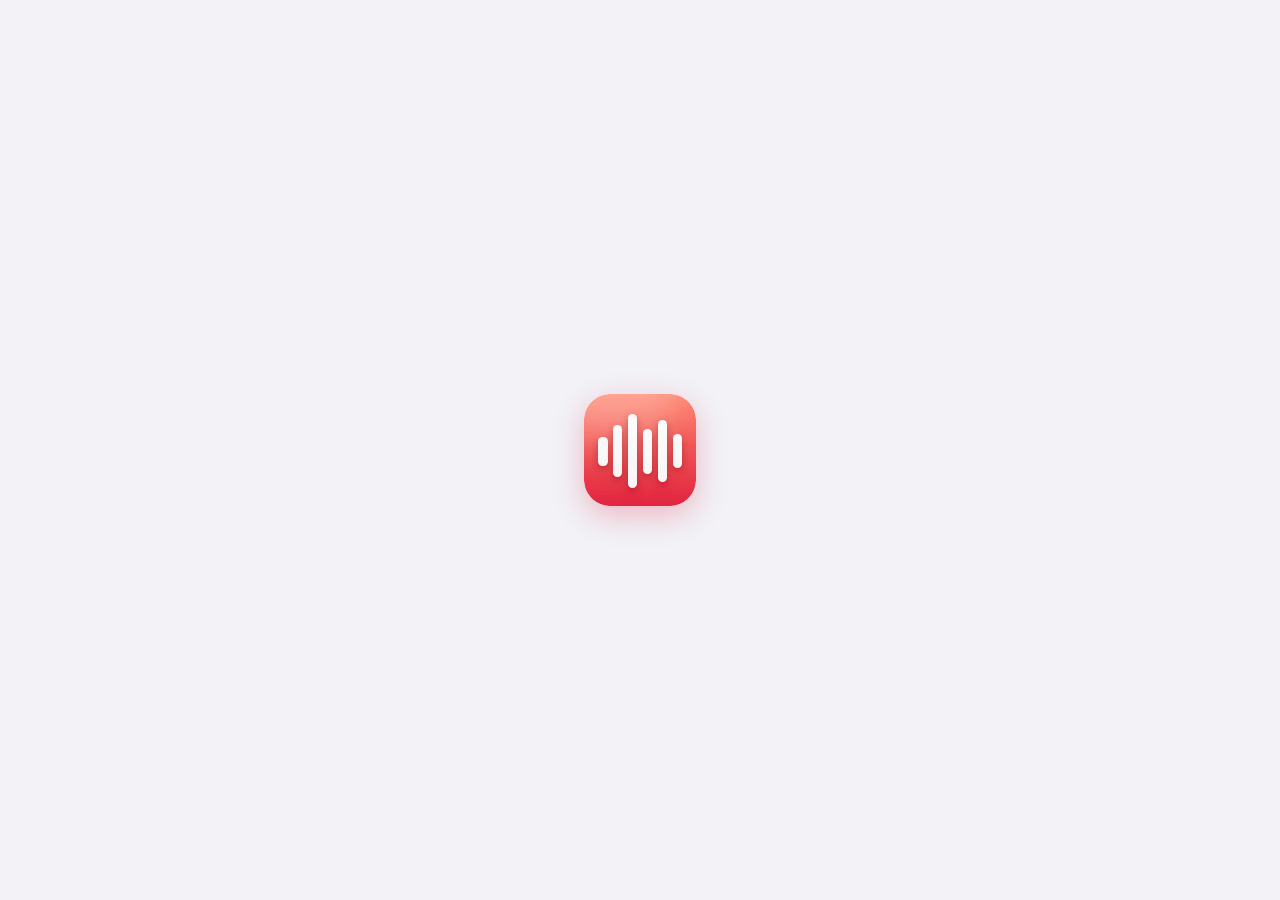
==== commit c50a54d2: "3.68 · The app's hand-written values take their names (Q54) From the UI consistency audit of 3.62, f" ====
--- a/index.html
+++ b/index.html
@@ -65,9 +65,9 @@
 <link rel="apple-touch-startup-image" href="splash/launch-2266x1488-light.png" media="(device-width: 744px) and (device-height: 1133px) and (-webkit-device-pixel-ratio: 2) and (orientation: landscape) and (prefers-color-scheme: light)">
 <link rel="apple-touch-startup-image" href="splash/launch-2266x1488-dark.png" media="(device-width: 744px) and (device-height: 1133px) and (-webkit-device-pixel-ratio: 2) and (orientation: landscape) and (prefers-color-scheme: dark)">
 <title>Vocal Sessions</title>
-<link rel="stylesheet" href="css/parts-kit.css?v=3.65">
-<link rel="stylesheet" href="css/app.css?v=3.65">
-<link rel="prefetch" href="js/melodyread.js?v=3.65" as="script">
+<link rel="stylesheet" href="css/parts-kit.css?v=3.68">
+<link rel="stylesheet" href="css/app.css?v=3.68">
+<link rel="prefetch" href="js/melodyread.js?v=3.68" as="script">
 </head>
 <body>
 <!-- 3.13 launch screen: the icon's background with its six sound-wave bars drawn on top, so they can pulse (js/launch.js) -->
@@ -94,50 +94,50 @@
 
 <script>
 // The version lives here so pull to refresh can check it, and tools/release.py updates it with the ?v= on each file.
-const APP_VERSION='3.65', RELEASE_DATE='5 Nov 2026';
+const APP_VERSION='3.68', RELEASE_DATE='5 Nov 2026';
 </script>
-<script src="js/register.js?v=3.65"></script>
-<script src="js/content.js?v=3.65"></script>
-<script src="js/config.js?v=3.65"></script>
-<script src="js/parts-kit.js?v=3.65"></script>
-<script src="js/parts.settings.js?v=3.65"></script>
-<script src="js/motion.js?v=3.65"></script>
-<script src="js/storage.js?v=3.65"></script>
-<script src="js/helpers.js?v=3.65"></script>
-<script src="js/screens.js?v=3.65"></script>
-<script src="js/songs.js?v=3.65"></script>
-<script src="js/marks.js?v=3.65"></script>
-<script src="js/changelog.js?v=3.65"></script>
-<script src="js/ui.js?v=3.65"></script>
-<script src="js/audio.js?v=3.65"></script>
-<script src="js/pitchy.js?v=3.65"></script>
-<script src="js/pitch.js?v=3.65"></script>
-<script src="js/musictheory.js?v=3.65"></script>
-<script src="js/tonal.js?v=3.65"></script>
-<script src="js/session.js?v=3.65"></script>
-<script src="js/onepage.js?v=3.65"></script>
-<script src="js/window.js?v=3.65"></script>
-<script src="js/coach.js?v=3.65"></script>
-<script src="js/clock.js?v=3.65"></script>
-<script src="js/track.js?v=3.65"></script>
-<script src="js/takes.js?v=3.65"></script>
-<script src="js/patterns.js?v=3.65"></script>
-<script src="js/key.js?v=3.65"></script>
-<script src="js/melody.js?v=3.65"></script>
-<script src="js/melodyplay.js?v=3.65"></script>
-<script src="js/application.js?v=3.65"></script>
-<script src="js/saved.js?v=3.65"></script>
-<script src="js/sclock.js?v=3.65"></script>
-<script src="js/backup.js?v=3.65"></script>
-<script src="js/settings.js?v=3.65"></script>
-<script src="js/guide.js?v=3.65"></script>
-<script src="js/search.js?v=3.65"></script>
-<script src="js/events.js?v=3.65"></script>
-<script src="js/gestures.js?v=3.65"></script>
-<script src="js/details.js?v=3.65"></script>
-<script src="js/zoom.js?v=3.65"></script>
-<script src="js/launch.js?v=3.65"></script>
-<script src="js/boot.js?v=3.65"></script>
+<script src="js/register.js?v=3.68"></script>
+<script src="js/content.js?v=3.68"></script>
+<script src="js/config.js?v=3.68"></script>
+<script src="js/parts-kit.js?v=3.68"></script>
+<script src="js/parts.settings.js?v=3.68"></script>
+<script src="js/motion.js?v=3.68"></script>
+<script src="js/storage.js?v=3.68"></script>
+<script src="js/helpers.js?v=3.68"></script>
+<script src="js/screens.js?v=3.68"></script>
+<script src="js/songs.js?v=3.68"></script>
+<script src="js/marks.js?v=3.68"></script>
+<script src="js/changelog.js?v=3.68"></script>
+<script src="js/ui.js?v=3.68"></script>
+<script src="js/audio.js?v=3.68"></script>
+<script src="js/pitchy.js?v=3.68"></script>
+<script src="js/pitch.js?v=3.68"></script>
+<script src="js/musictheory.js?v=3.68"></script>
+<script src="js/tonal.js?v=3.68"></script>
+<script src="js/session.js?v=3.68"></script>
+<script src="js/onepage.js?v=3.68"></script>
+<script src="js/window.js?v=3.68"></script>
+<script src="js/coach.js?v=3.68"></script>
+<script src="js/clock.js?v=3.68"></script>
+<script src="js/track.js?v=3.68"></script>
+<script src="js/takes.js?v=3.68"></script>
+<script src="js/patterns.js?v=3.68"></script>
+<script src="js/key.js?v=3.68"></script>
+<script src="js/melody.js?v=3.68"></script>
+<script src="js/melodyplay.js?v=3.68"></script>
+<script src="js/application.js?v=3.68"></script>
+<script src="js/saved.js?v=3.68"></script>
+<script src="js/sclock.js?v=3.68"></script>
+<script src="js/backup.js?v=3.68"></script>
+<script src="js/settings.js?v=3.68"></script>
+<script src="js/guide.js?v=3.68"></script>
+<script src="js/search.js?v=3.68"></script>
+<script src="js/events.js?v=3.68"></script>
+<script src="js/gestures.js?v=3.68"></script>
+<script src="js/details.js?v=3.68"></script>
+<script src="js/zoom.js?v=3.68"></script>
+<script src="js/launch.js?v=3.68"></script>
+<script src="js/boot.js?v=3.68"></script>
 
 </body>
 </html>
--- a/css/app.css
+++ b/css/app.css
@@ -344,13 +344,9 @@
   -webkit-mask-composite: xor;
   mask-composite: exclude;
 }
-/* Q33: iOS 27 glass has no shine of its own (the rim light in --glass-rim stands in for it) */
-.glass::after {
-  content: none;
-}
 .glass.tinted {
   background: var(--tint);
-  color: #fff;
+  color: var(--on-accent);
 }
 .circ,
 .pill,
@@ -374,7 +370,7 @@
 }
 body.sheet-open .wrap {
   transform: scale(0.94);
-  border-radius: 28px;
+  border-radius: var(--r-large);
   transition: transform var(--dur-sheet) var(--ease-sheet);
 }
 
@@ -464,7 +460,7 @@
 /* Changelog timeline */
 .lgcard {
   background: var(--surface);
-  border-radius: 22px;
+  border-radius: var(--r-card);
   padding: 16px 16px 12px;
   margin-top: 6px;
 }
@@ -643,7 +639,9 @@
   border-radius: 50%;
   border: 2px solid var(--accent);
   opacity: 0.5;
-  animation: lgpulse 2.2s ease-out infinite;
+  /* Q54: three pulses, then it rests on the pulse's own end (faded out, no jump), like the exercise glow; nothing pulses
+     forever */
+  animation: lgpulse 2.2s ease-out 3 forwards;
 }
 @keyframes lgpulse {
   0% {
@@ -659,7 +657,7 @@
   background: var(--surface);
   border-radius: var(--r-card);
   padding: 14px 16px 6px;
-  transition: box-shadow 0.4s;
+  transition: box-shadow var(--dur-gentle) var(--ease-gentle);
 }
 .tl-card.flash {
   box-shadow: 0 0 0 3px var(--hl);
@@ -800,7 +798,7 @@
 .tl-more svg.i {
   width: 16px;
   height: 16px;
-  transition: transform 0.3s;
+  transition: transform var(--dur-gentle) var(--ease-gentle);
 }
 .tl-more.open svg.i {
   transform: rotate(180deg);
@@ -827,8 +825,8 @@
   opacity: 1;
   transform: none;
   transition:
-    opacity 0.5s ease,
-    transform 0.6s var(--ease-out);
+    opacity var(--dur-gentle) var(--ease-gentle),
+    transform var(--dur-gentle) var(--ease-gentle);
 }
 html.motion-reduced .tl-in {
   opacity: 1;
@@ -842,7 +840,7 @@
   display: flex;
   gap: 12px;
   align-items: flex-start;
-  border-radius: 16px;
+  border-radius: var(--r-medium);
   padding: 12px 14px;
   margin: 0 0 4px;
   font-size: var(--t-subhead);
@@ -1063,8 +1061,7 @@
   font: inherit;
   text-align: center;
   cursor: pointer;
-  border-radius: 24px;
-  transition: transform 0.5s var(--ease-pop);
+  border-radius: var(--r-large);
 }
 .arch:active {
   background-color: var(--pk-row-press); /* Q41 (D06) row-like cards highlight while pressed, no shrink */
@@ -1154,9 +1151,6 @@
 }
 .svd-arch {
   cursor: default;
-}
-.svd-arch:active {
-  transform: none;
 }
 .svd-arch .svd-was {
   opacity: 0.4;
@@ -1220,27 +1214,7 @@
 .cta.red {
   background: var(--danger);
 }
-.cta,
-.circ,
-.row,
-.chip,
-.calbtn,
-.cal button {
-  transition: transform 0.5s var(--ease-pop);
-}
-/* Q33: glass buttons grow and buttons on a glass bar light up instead (PRESS in gestures.js); solid ones still shrink */
-.cta:not(.glass):active,
-.circ:not(.glass):active,
-.chip:active,
-.calbtn:active,
-.cal button:active {
-  transform: scale(var(--press));
-  transition-duration: var(--dur-quick);
-}
-/* Q33 the press's light-up: a white layer under the icon while PRESS animates --lift (registered in gestures.js) */
-.pressing {
-  background-image: linear-gradient(var(--lift, transparent), var(--lift, transparent)) !important;
-}
+/* Q53: every button presses through the parts kit (KITPRESS in gestures.js gives each its kind: parts 12, 14, 15) */
 .row:active {
   background-color: var(--pk-row-press); /* Q41 (D06) rows highlight while pressed (the parts kit's row press), no shrink */
   transition-duration: 0s;
@@ -1276,7 +1250,7 @@
 .sw .fg {
   position: relative;
   z-index: 1;
-  transition: transform 0.22s ease;
+  transition: transform var(--dur-gentle) var(--ease-gentle);
   background: var(--surface);
 }
 .sw.dragging .fg {
@@ -1288,7 +1262,7 @@
   top: 0;
   bottom: 0;
   width: 88px;
-  color: #fff;
+  color: var(--on-accent);
   font-weight: 600;
   font-size: var(--t-subhead);
   text-align: center;
@@ -1306,7 +1280,7 @@
   border-radius: var(--r-small);
   display: grid;
   place-items: center;
-  color: #fff;
+  color: var(--on-accent);
   flex-shrink: 0;
 }
 .tile svg {
@@ -1321,7 +1295,7 @@
 .tile.big {
   width: 64px;
   height: 64px;
-  border-radius: 18px;
+  border-radius: var(--r-card);
   margin: 4px 4px 10px;
 }
 .tile.big svg {
@@ -1411,7 +1385,7 @@
 }
 .cal button.sel {
   background: var(--accent);
-  color: #fff;
+  color: var(--on-accent);
 }
 .cal button:disabled {
   color: var(--fg3);
@@ -1666,7 +1640,6 @@
   place-items: center;
   background: var(--fill);
   color: var(--accent);
-  transition: transform 0.5s var(--ease-pop);
 }
 .fw .fwbtn svg.i {
   width: 22px;
@@ -1806,16 +1779,11 @@
   width: 100%;
   background: var(--warnbg);
   color: var(--warnfg);
-  border-radius: 16px;
+  border-radius: var(--r-medium);
   padding: 12px 14px;
   font-size: var(--t-subhead);
   margin: 12px 0 0;
   text-align: left;
-  transition: transform 0.5s var(--ease-pop);
-}
-.nudge:active {
-  transform: scale(var(--press));
-  transition-duration: var(--dur-quick);
 }
 .nudge b {
   font-weight: 600;
@@ -1873,7 +1841,7 @@
   width: 100%;
   margin-top: 14px;
   padding: 14px 16px;
-  border-radius: 16px;
+  border-radius: var(--r-medium);
   background: var(--surface);
   color: var(--accent);
   font-size: var(--t-callout);
@@ -1884,7 +1852,7 @@
 }
 .notebox {
   margin-top: 14px;
-  animation: grow 0.3s ease;
+  animation: grow var(--dur-appear) var(--ease-out);
 }
 @keyframes grow {
   from {
@@ -1911,11 +1879,6 @@
   display: grid;
   place-items: center;
   color: var(--fg);
-  transition: transform 0.5s var(--ease-pop);
-}
-.shbtn:not(.glass):active {
-  transform: scale(var(--press));
-  transition-duration: var(--dur-quick);
 }
 .shbtn.ok {
   background: var(--fg);
@@ -2063,7 +2026,7 @@
   min-height: 18px;
 }
 .sckrows {
-  border-radius: 18px;
+  border-radius: var(--r-card);
   background: var(--surface);
   overflow: hidden;
 }
@@ -2155,7 +2118,7 @@
   width: 28px;
   height: 28px;
   margin: -14px 0 0 -14px;
-  background: #fff;
+  background: var(--pk-knob);
   box-shadow:
     0 0.5px 4px rgba(0, 0, 0, 0.12),
     0 6px 13px rgba(0, 0, 0, 0.12);
@@ -2228,7 +2191,7 @@
   transition: opacity 0.08s;
 }
 #ptr.go .spin {
-  animation: turn 0.8s steps(8) infinite;
+  animation: turn var(--dur-spin) var(--ease-steps) infinite;
 }
 @keyframes turn {
   to {
@@ -2236,7 +2199,7 @@
   }
 }
 main.ptr-snap {
-  transition: transform 0.42s cubic-bezier(0.25, 0.8, 0.3, 1);
+  transition: transform var(--dur-gentle) var(--ease-gentle);
 }
 
 /* 3.3 responsive: .land = iPhone on its side, .reg = iPad / Mac window, .wide = sidebar */
@@ -2361,12 +2324,6 @@
 body.reg.sheet-open .wrap {
   transform: none;
   border-radius: 0;
-}
-@keyframes pop {
-  from {
-    transform: scale(0.93);
-    opacity: 0;
-  }
 }
 /* sidebar (Mac, iPad landscape) */
 body.wide {
@@ -2408,7 +2365,7 @@
   gap: 10px;
   height: 40px;
   padding: 0 12px;
-  border-radius: 12px;
+  border-radius: var(--r-medium);
   font-size: var(--t-subhead);
   font-weight: 500;
   color: var(--fg);
@@ -2498,7 +2455,7 @@
   margin: 0 4px;
 }
 body.reg .shead {
-  border-radius: 28px 28px 0 0;
+  border-radius: var(--r-large) var(--r-large) 0 0;
 }
 /* 3.4 launch screen: app icon on the normal background, fades with a slight zoom once ready */
 #splash {
@@ -2510,7 +2467,7 @@
   height: 100lvh;
   z-index: 200;
   background: var(--bg);
-  transition: opacity 0.35s ease;
+  transition: opacity var(--dur-leave) var(--ease-accel);
   contain: strict;
 }
 /* 3.13: the icon is its plain background (img) with the six sound-wave bars on top as their own elements, placed to
@@ -2525,7 +2482,7 @@
   border-radius: var(--r-large);
   overflow: hidden;
   box-shadow: 0 10px 30px rgba(226, 36, 64, 0.28);
-  transition: transform 0.45s cubic-bezier(0.3, 0.9, 0.4, 1);
+  transition: transform var(--dur-leave) var(--ease-accel);
 }
 #splash img {
   display: block;
@@ -2575,7 +2532,7 @@
 }
 .pcard {
   background: var(--surface);
-  border-radius: 22px;
+  border-radius: var(--r-card);
   padding: 16px 16px 14px;
   margin-top: 12px;
 }
@@ -2762,16 +2719,6 @@
 }
 body.reg .pgrid > div > .hdr:first-child {
   margin-top: 8px;
-}
-@keyframes up {
-  from {
-    transform: translateY(40px);
-    opacity: 0.4;
-  }
-  to {
-    transform: none;
-    opacity: 1;
-  }
 }
 @keyframes fade {
   from {
@@ -2788,7 +2735,7 @@
   transition-property: opacity, color, background-color, border-color, box-shadow, fill, stroke !important;
   transition-duration: calc(var(--dur-reduced) * var(--pk-speed)) !important; /* Q52 (D20): the kit's 100 ms */
   transition-delay: 0s !important;
-  transition-timing-function: ease-out !important;
+  transition-timing-function: var(--ease-out) !important;
 }
 /* 3.8 Songs */
 :root {
@@ -2816,14 +2763,9 @@
   white-space: nowrap;
   color: var(--fg);
   flex-shrink: 0;
-  transition: transform 0.5s var(--ease-pop);
-}
-.txtbtn:not(.glass):active {
-  transform: scale(var(--press));
-  transition-duration: var(--dur-quick);
 }
 .txtbtn.tinted {
-  color: #fff;
+  color: var(--on-accent);
   font-weight: 600;
 }
 /* Q41 (D01, D02) the dock's tab bar is the parts kit's (.pk-dock.pk-inline: the bar and the search circle, 8 pt apart);
@@ -3069,7 +3011,7 @@
 }
 .sfield.inl {
   height: 40px;
-  border-radius: 12px;
+  border-radius: var(--r-medium);
   background: var(--fill);
   margin: 6px 0 4px;
   padding: 0 4px 0 12px;
@@ -3102,7 +3044,7 @@
   user-select: none;
   -webkit-touch-callout: none;
   transition:
-    transform 0.35s cubic-bezier(0.3, 1.2, 0.5, 1),
+    transform var(--dur-gentle) var(--ease-gentle),
     box-shadow var(--dur-fade);
 }
 .rowc.drag {
@@ -3131,7 +3073,7 @@
   align-items: center;
   justify-content: center;
   gap: 3px;
-  color: #fff;
+  color: var(--on-accent);
   font-size: var(--t-footnote);
   font-weight: 600;
   text-align: center;
@@ -3197,7 +3139,7 @@
 .selc.on {
   background: var(--accent);
   border-color: var(--accent);
-  color: #fff;
+  color: var(--on-accent);
 }
 .selc svg.i {
   width: 14px;
@@ -3359,7 +3301,7 @@
 }
 .sgpill.blue {
   background: var(--accent);
-  color: #fff;
+  color: var(--on-accent);
 }
 .sgsub {
   font-size: var(--t-footnote);
@@ -3523,7 +3465,7 @@
 }
 .w.on {
   background: var(--accent) !important;
-  color: #fff;
+  color: var(--on-accent);
 }
 .w.on .v {
   background: var(--surface);
@@ -3538,13 +3480,13 @@
 @keyframes sgpulse {
   0% {
     background: var(--accent);
-    color: #fff;
+    color: var(--on-accent);
   }
 }
 .sgwarn {
   background: var(--warnbg);
   color: var(--warnfg);
-  border-radius: 12px;
+  border-radius: var(--r-medium);
   padding: 8px 10px;
   font-size: var(--t-subhead);
   display: flex;
@@ -3565,7 +3507,7 @@
   height: 20px;
   border-radius: var(--r-small);
   background: var(--star);
-  color: #fff;
+  color: var(--on-accent);
   font-size: var(--t-caption1);
   font-weight: 700;
   display: flex;
@@ -3637,7 +3579,7 @@
   display: flex;
   align-items: center;
   gap: 10px;
-  transition: transform 0.25s cubic-bezier(0.3, 1.2, 0.5, 1);
+  transition: transform var(--dur-gentle) var(--ease-gentle);
   -webkit-user-select: none;
   user-select: none;
 }
@@ -3675,7 +3617,7 @@
   position: relative;
   z-index: 5;
   scale: 1.03;
-  box-shadow: 0 14px 34px var(--glass-shadow);
+  box-shadow: var(--shadow-lifted);
 }
 /* new song */
 .sglab2 {
@@ -3693,7 +3635,7 @@
 }
 .blk {
   background: var(--surface);
-  border-radius: 16px;
+  border-radius: var(--r-medium);
   padding: 10px 12px;
   margin-top: 10px;
 }
@@ -3776,8 +3718,8 @@
   padding: 9px 11px 32px;
   margin: -9px -9px 0;
 }
-/* Q33: while one of its buttons is pressed, the column is lifted over the top bar, so the iPad's tabs don't cover it */
-.sgsplit .sgcol:has(.pressing) {
+/* Q33 (Q53: the kit's .pk-pressed): while one of its buttons is pressed, the column is lifted over the top bar, so the iPad's tabs don't cover it */
+.sgsplit .sgcol:has(.pk-pressed) {
   z-index: 21;
 }
 .sgsplit .sgcol > .sgph:first-child {
@@ -3936,7 +3878,7 @@
 .hx {
   position: relative;
   color: transparent;
-  transition: color 0.35s ease;
+  transition: color var(--dur-fade) var(--ease-out);
 }
 .hx::after {
   content: '';
@@ -3949,18 +3891,18 @@
   border-radius: 999px;
   background: var(--hx);
   pointer-events: none;
-  transition: opacity 0.35s ease;
+  transition: opacity var(--dur-fade) var(--ease-out);
 }
 .w .v .hx::after {
   height: 0.62em;
   transform: translateY(-50%);
 }
 .hxin .hx {
-  animation: hxText 0.25s ease backwards;
+  animation: hxText var(--dur-fade) var(--ease-out) backwards;
   animation-delay: var(--hxd, 0ms);
 }
 .hxin .hx::after {
-  animation: hxIn 0.25s ease backwards;
+  animation: hxIn var(--dur-fade) var(--ease-out) backwards;
   animation-delay: var(--hxd, 0ms);
 }
 @keyframes hxText {
@@ -3975,7 +3917,7 @@
 }
 .rl {
   cursor: pointer;
-  border-radius: 8px;
+  border-radius: var(--r-small);
   -webkit-user-select: none;
   user-select: none;
   -webkit-touch-callout: none;
@@ -3984,14 +3926,12 @@
   outline: 2px solid var(--accent);
   outline-offset: 2px;
 }
-/* peeking shows the line quickly, and it fades back a little slower */
+/* peeking shows the line (Q54: on the same named fade both ways, --dur-fade) */
 .rl.peeking .hx {
   color: inherit;
-  transition-duration: 0.22s;
 }
 .rl.peeking .hx::after {
   opacity: 0;
-  transition-duration: 0.22s;
 }
 .pkseg button {
   min-width: 48px;
@@ -4198,7 +4138,7 @@
   width: 100%;
   height: 100%;
   transform-origin: 0 0;
-  border-radius: 22px;
+  border-radius: var(--r-card);
   box-shadow: 0 0 36px rgba(0, 0, 0, 0.22);
 }
 .zm-c {
@@ -4281,7 +4221,7 @@
 .cv-slot {
   position: relative;
   aspect-ratio: 16 / 9;
-  border-radius: 16px;
+  border-radius: var(--r-medium);
   overflow: hidden;
   background: #000;
   touch-action: manipulation;
@@ -4406,11 +4346,6 @@
   place-items: center;
   background: var(--fg);
   color: var(--bg);
-  transition: transform 0.5s var(--ease-pop);
-}
-.cvpp:active {
-  transform: scale(var(--press));
-  transition-duration: var(--dur-quick);
 }
 .cvpp svg.i {
   width: 26px;
@@ -4441,11 +4376,6 @@
   font-weight: 500;
   font-variant-numeric: tabular-nums;
   white-space: nowrap;
-  transition: transform 0.5s var(--ease-pop);
-}
-.cvpill:active {
-  transform: scale(var(--press));
-  transition-duration: var(--dur-quick);
 }
 .cvpill svg.i {
   width: 16px;
@@ -4453,7 +4383,7 @@
 }
 .cvpill.on {
   background: var(--accent);
-  color: #fff;
+  color: var(--on-accent);
 }
 .cvctl .cvlv + .cvpill {
   margin-left: auto;
@@ -4461,7 +4391,7 @@
 .cvthumb {
   width: 54px;
   height: 34px;
-  border-radius: 8px;
+  border-radius: var(--r-small);
   display: grid;
   place-items: center;
   flex-shrink: 0;
@@ -4471,7 +4401,7 @@
 .cvthumb.big {
   width: 80px;
   height: 45px;
-  border-radius: 9px;
+  border-radius: var(--r-small);
 }
 .cvthumb svg.i {
   width: 14px;
@@ -4541,7 +4471,7 @@
   visibility: hidden;
   transition:
     opacity var(--dur-gentle) var(--ease-gentle),
-    visibility 0s linear var(--dur-gentle);
+    visibility 0s var(--ease-linear) var(--dur-gentle);
 }
 .fw.ctl .fwvc {
   opacity: 1;
@@ -4814,7 +4744,7 @@
 .cklen.ed {
   color: var(--accent);
   background: var(--fill);
-  border-radius: 8px;
+  border-radius: var(--r-small);
   padding: 3px 9px;
   flex: none;
 }
@@ -4828,16 +4758,11 @@
   place-items: center;
   background: var(--fill);
   color: var(--fg2);
-  transition: transform 0.5s var(--ease-pop);
 }
 .ckpi::after {
   content: '';
   position: absolute;
   inset: -6px;
-}
-.ckpi:active {
-  transform: scale(var(--press));
-  transition-duration: var(--dur-quick);
 }
 .ckpi svg.i {
   width: 18px;
@@ -4917,7 +4842,6 @@
   background: var(--fill);
   color: var(--fg2);
   transition:
-    transform 0.5s var(--ease-pop),
     background var(--dur-fade),
     color var(--dur-fade);
 }
@@ -4925,13 +4849,9 @@
   width: 24px;
   height: 24px;
 }
-.cktile:active .ckc {
-  transform: scale(var(--press));
-  transition-duration: var(--dur-quick);
-}
 .cktile.on .ckc {
   background: var(--accent);
-  color: #fff;
+  color: var(--on-accent);
 }
 .cktl2 small {
   display: block;
@@ -4970,7 +4890,7 @@
 }
 .ckpb.on {
   background: var(--accent);
-  color: #fff;
+  color: var(--on-accent);
   box-shadow: none;
 }
 .ckgedit {
@@ -5098,7 +5018,7 @@
 /* paused: the song page shows where it stopped */
 .sgl.ckcur {
   background: var(--hl);
-  border-radius: 8px;
+  border-radius: var(--r-small);
   box-shadow: 0 0 0 4px var(--hl);
   font-weight: 600;
 }
@@ -5239,7 +5159,7 @@
 .ckpop {
   position: absolute;
   width: 290px;
-  border-radius: 22px;
+  border-radius: var(--r-card);
   padding: 12px 14px 4px;
   background: var(--glass-strong);
 }
@@ -5271,7 +5191,7 @@
   right: 0;
   top: 72px;
   height: 36px;
-  border-radius: 9px;
+  border-radius: var(--r-small);
   background: var(--fill);
   pointer-events: none;
 }
@@ -5297,7 +5217,7 @@
 }
 .ckwcol:focus-visible {
   box-shadow: inset 0 0 0 2px var(--accent);
-  border-radius: 9px;
+  border-radius: var(--r-small);
 }
 .ckwcol div {
   height: 36px;
@@ -5455,7 +5375,7 @@
 }
 body.reg .trkroll {
   margin: 10px 0 0;
-  border-radius: 12px;
+  border-radius: var(--r-medium);
 }
 .trkrollr {
   position: absolute;
@@ -5553,7 +5473,7 @@
 /* Q09 the Song overview card: the whole song's rows, with its heading and the Lyrics pill at the top right */
 .trksong {
   padding: 4px 12px 10px;
-  border-radius: 18px;
+  border-radius: var(--r-card);
   background: var(--surface);
 }
 .trksh {
@@ -5585,7 +5505,7 @@
 }
 .trklyt.on {
   background: var(--accent);
-  color: #fff;
+  color: var(--on-accent);
 }
 /* Q02 Markers: a two-column grid of rehearsal tiles, and a tile that adds one */
 .trkgrid {
@@ -5611,7 +5531,7 @@
 .trktl {
   position: relative;
   min-height: 108px;
-  border-radius: 18px;
+  border-radius: var(--r-card);
   background: var(--surface);
   box-shadow: inset 0 0 0 2px transparent;
   transition: box-shadow var(--dur-fade);
@@ -5685,7 +5605,7 @@
 }
 .trktlo.on {
   background: var(--trk-loop);
-  color: #fff;
+  color: var(--on-accent);
 }
 .trktlo.off {
   opacity: 0.35;
@@ -5835,7 +5755,6 @@
   background: var(--fill);
   color: var(--fg);
   transition:
-    transform 0.5s var(--ease-pop),
     background var(--dur-fade),
     color var(--dur-fade);
 }
@@ -5845,7 +5764,7 @@
 }
 .trkb.on {
   background: var(--trk-loop);
-  color: #fff;
+  color: var(--on-accent);
 }
 .trkpp {
   width: 54px;
@@ -5855,7 +5774,6 @@
   place-items: center;
   background: var(--fg);
   color: var(--bg);
-  transition: transform 0.5s var(--ease-pop);
 }
 .trkpp svg.i {
   width: 24px;
@@ -5897,8 +5815,10 @@
   color: var(--fg2);
   font-size: var(--t-subhead);
   font-weight: 500;
+  /* Q53: with the kit press's own release (parts 12 and 14), which this rule would otherwise hide */
   transition:
-    transform 0.5s var(--ease-pop),
+    scale var(--dur-release) var(--ease-release),
+    translate var(--dur-release) var(--ease-release),
     background var(--dur-fade),
     color var(--dur-fade);
 }
@@ -5911,7 +5831,7 @@
 }
 .trkpl.on {
   background: var(--trk-loop);
-  color: #fff;
+  color: var(--on-accent);
 }
 .trkpads {
   display: flex;
@@ -5923,11 +5843,10 @@
   flex: 95 1 0;
   max-width: 95px;
   height: 72px;
-  border-radius: 24px;
+  border-radius: var(--r-large);
   display: grid;
   place-items: center;
   color: var(--fg);
-  transition: transform 0.5s var(--ease-pop);
 }
 .trkpad svg.i {
   width: 26px;
@@ -5947,11 +5866,6 @@
 }
 .trkpadpp[data-on='false'] svg.i {
   margin-left: 4px;
-}
-.trkpad:not(.glass):active,
-.trkpill:not(.glass):active {
-  transform: scale(var(--press));
-  transition-duration: var(--dur-quick);
 }
 /* the page clears the taller dock */
 body:has(#dock .trkmd) main {
@@ -6007,7 +5921,6 @@
   place-items: center;
   background: var(--fill);
   color: var(--accent);
-  transition: transform 0.5s var(--ease-pop);
 }
 .sgplay svg.i {
   width: 16px;
@@ -6018,16 +5931,12 @@
 }
 .sgplay.on {
   background: var(--accent);
-  color: #fff;
+  color: var(--on-accent);
 }
 .sgplay.off {
   color: var(--fg3);
   background: var(--fill);
   opacity: 0.7;
-}
-.sgplay:active {
-  transform: scale(var(--press));
-  transition-duration: var(--dur-quick);
 }
 .row.sgtprow {
   cursor: pointer;
@@ -6102,7 +6011,7 @@
   gap: 6px;
   min-height: 44px;
   padding: 0 14px;
-  border-radius: 12px;
+  border-radius: var(--r-medium);
   background: var(--surface);
   font-size: var(--t-body);
   font-variant-numeric: tabular-nums;
@@ -6163,15 +6072,10 @@
   font-size: var(--t-subhead);
   font-weight: 500;
   white-space: nowrap;
-  transition: transform 0.5s var(--ease-pop);
 }
 .sgtkb svg.i {
   width: 16px;
   height: 16px;
-}
-.sgtkb:active {
-  transform: scale(var(--press));
-  transition-duration: var(--dur-quick);
 }
 .sgph .sgtkb {
   margin-left: auto;
@@ -6231,7 +6135,7 @@
   align-items: center;
   justify-content: center;
   gap: 3px;
-  color: #fff;
+  color: var(--on-accent);
   font-size: var(--t-footnote);
   font-weight: 500;
   visibility: hidden;
@@ -6261,7 +6165,7 @@
 .tkfg {
   position: relative;
   background: var(--surface);
-  transition: transform 0.35s cubic-bezier(0.3, 1.2, 0.5, 1);
+  transition: transform var(--dur-gentle) var(--ease-gentle);
 }
 .tkhead {
   display: flex;
@@ -6332,7 +6236,7 @@
 }
 .tkpp.on {
   background: var(--accent);
-  color: #fff;
+  color: var(--on-accent);
 }
 .tkopen {
   padding: 10px 14px 14px 16px;
@@ -6492,7 +6396,6 @@
   place-items: center;
   background: var(--fg);
   color: var(--bg);
-  transition: transform 0.5s var(--ease-pop);
 }
 .tkbig svg.i {
   width: 22px;
@@ -6501,11 +6404,6 @@
 }
 .tkbig[data-on='false'] svg.i {
   margin-left: 3px;
-}
-.tkbig:active,
-.tkb:active {
-  transform: scale(var(--press));
-  transition-duration: var(--dur-quick);
 }
 .tkcf {
   display: flex;
@@ -6521,7 +6419,7 @@
   padding: 3px 8px;
   border-radius: 999px;
   background: var(--accent);
-  color: #fff;
+  color: var(--on-accent);
   font-size: var(--t-footnote);
   font-weight: 600;
   font-variant-numeric: tabular-nums;
@@ -6628,8 +6526,8 @@
   );
   mask-image: linear-gradient(90deg, transparent, #000 var(--fadel), #000 calc(100% - var(--fader)), transparent);
   transition:
-    --fadel 0.25s ease-out,
-    --fader 0.25s ease-out;
+    --fadel var(--dur-fade) var(--ease-out),
+    --fader var(--dur-fade) var(--ease-out);
 }
 [data-edge-fade].fadel {
   --fadel: 32px;
@@ -6725,7 +6623,7 @@
 }
 .trkchl.on {
   background: var(--trk-loop);
-  color: #fff;
+  color: var(--on-accent);
 }
 .trkchips {
   flex-wrap: wrap;
@@ -6848,7 +6746,6 @@
   color: var(--fg2);
   font-size: var(--t-footnote);
   font-variant-numeric: tabular-nums;
-  transition: transform 0.5s var(--ease-pop);
 }
 .setfoot:active {
   background-color: var(--pk-row-press); /* Q41 (D06) */
@@ -6857,7 +6754,7 @@
 .setfoot img {
   width: 60px;
   height: 60px;
-  border-radius: 13.5px;
+  border-radius: var(--r-medium);
   margin-bottom: 8px;
   box-shadow: 0 0 0 0.5px var(--sep);
 }
@@ -6991,20 +6888,18 @@
   border-radius: 7px;
   background: var(--bg2);
   color: var(--fg);
-  box-shadow:
-    0 0 0 0.5px var(--sep),
-    0 4px 12px var(--glass-shadow);
+  box-shadow: 0 0 0 0.5px var(--sep), var(--shadow-floating);
   font-size: var(--t-caption1);
   line-height: 1.3;
   white-space: nowrap;
   overflow: hidden;
   text-overflow: ellipsis;
   opacity: 0;
-  transition: opacity var(--dur-quick) ease-out;
+  transition: opacity var(--dur-quick) var(--ease-out);
 }
 .hint.show {
   opacity: 1;
-  transition-duration: 0.18s;
+  transition-duration: var(--dur-fade);
 }
 @media not ((hover: hover) and (pointer: fine)) {
   .hint {
@@ -7046,7 +6941,7 @@
 }
 .mkchip.on {
   background: var(--accent);
-  color: #fff;
+  color: var(--on-accent);
 }
 .mkchip.on i {
   color: rgba(255, 255, 255, 0.75);
@@ -7142,7 +7037,7 @@
 }
 .mksheet {
   width: min(430px, calc(100vw - 16px));
-  border-radius: 28px;
+  border-radius: var(--r-large);
   padding: 12px 12px 14px;
   background: var(--glass-strong);
   max-height: 62vh;
@@ -7157,7 +7052,7 @@
   }
 }
 html.motion-reduced .mksheet {
-  animation: rmIn var(--dur-fade) ease;
+  animation: rmIn var(--dur-reduced) var(--ease-out); /* Q54: the kit's Reduce Motion fade (D20) */
 }
 .mkcap {
   border-radius: 999px;
@@ -7327,7 +7222,7 @@
 }
 .mkopt.on {
   background: var(--accent);
-  color: #fff;
+  color: var(--on-accent);
 }
 .mktxt {
   display: flex;
@@ -7366,7 +7261,7 @@
 }
 .sgl.mknow {
   background: var(--hl);
-  border-radius: 8px;
+  border-radius: var(--r-small);
   box-shadow: 0 0 0 4px var(--hl);
 }
 /* the pencil row's Marks · Lyrics switch (Song Clock's song details) */
@@ -7632,7 +7527,7 @@
   height: 32px;
 }
 .tile.big.gdbig .m.br {
-  color: #fff;
+  color: var(--on-accent);
   margin: 0;
 }
 .tile.big.gdbig .m.br svg {
@@ -7716,7 +7611,7 @@
 .mkpeek {
   position: fixed;
   z-index: 36;
-  border-radius: 24px;
+  border-radius: var(--r-large);
   padding: 14px 14px 12px;
   background: var(--glass-strong);
   max-height: calc(100vh - 16px);
@@ -7823,7 +7718,6 @@
   border-radius: var(--r-card);
   background: var(--surface);
   text-align: left;
-  transition: transform 0.5s var(--ease-pop);
 }
 .osum:active {
   background-color: var(--pk-row-press); /* Q41 (D06) */
@@ -7834,7 +7728,7 @@
   height: 24px;
   border-radius: 50%;
   background: var(--good);
-  color: #fff;
+  color: var(--on-accent);
   display: grid;
   place-items: center;
   flex-shrink: 0;
@@ -7910,7 +7804,7 @@
 .rgi.big .tile {
   width: 48px;
   height: 48px;
-  border-radius: 12px;
+  border-radius: var(--r-small);
 }
 .rgi.big .tile svg {
   width: 30px;
@@ -8024,7 +7918,7 @@
   animation: opnudge 1.2s ease-out 1;
 }
 .rgi.rneed > .rgrow {
-  animation: opnudge 1.1s ease-out 1;
+  animation: opnudge 1.2s ease-out 1;
 }
 @keyframes opnudge {
   30%,
@@ -8169,7 +8063,7 @@
 .aphead .tile {
   width: 48px;
   height: 48px;
-  border-radius: 12px;
+  border-radius: var(--r-small);
 }
 .aphead .tile svg {
   width: 26px;
@@ -8203,7 +8097,7 @@
 }
 .appill.on {
   background: var(--accent);
-  color: #fff;
+  color: var(--on-accent);
 }
 .apcard .aptrk {
   min-height: 44px;
@@ -8221,13 +8115,12 @@
   height: 54px;
   border-radius: 999px;
   background: var(--rec);
-  color: #fff;
+  color: var(--on-accent);
   font-size: var(--t-body);
   font-weight: 600;
-  transition: transform 0.5s var(--ease-pop);
 }
 .apsing .dot {
-  background: #fff;
+  background: var(--on-accent);
   border-radius: 50%;
 }
 .apsing:active,
@@ -8265,7 +8158,6 @@
   background: var(--fill);
   font-size: var(--t-callout);
   font-weight: 600;
-  transition: transform 0.5s var(--ease-pop);
 }
 /* the takes: the newest on a fill, the older ones plain */
 .apcard .tkgrp {
@@ -8447,7 +8339,6 @@
   background: var(--fill);
   font-size: var(--t-body);
   font-weight: 600;
-  transition: transform 0.5s var(--ease-pop);
 }
 .apstop span {
   width: 16px;
@@ -8721,14 +8612,12 @@
   font-size: var(--t-body);
   font-weight: 600;
   font-variant-numeric: tabular-nums;
+  /* Q53: with the kit press's own release (part 14), which this rule would otherwise hide */
   transition:
-    transform var(--dur-quick),
+    scale var(--dur-release) var(--ease-release),
+    translate var(--dur-release) var(--ease-release),
     background-color var(--dur-fade),
     color var(--dur-fade);
-}
-.ladnote:active,
-.ladrpt:active {
-  transform: scale(var(--press));
 }
 .ladnote.on {
   background: var(--accent);
@@ -8868,7 +8757,7 @@
 .fw[data-kind='rectrack'] {
   padding: 9px 14px 11px;
   background: #d70015;
-  color: #fff;
+  color: var(--on-accent);
 }
 .fw .fwrec {
   position: relative;
@@ -8883,7 +8772,7 @@
   align-items: center;
   gap: 5px;
   padding-right: 44px;
-  color: #fff;
+  color: var(--on-accent);
   font-size: var(--t-footnote);
   font-weight: 500;
 }
@@ -8902,7 +8791,7 @@
   right: 0;
   font-size: var(--t-footnote);
   font-variant-numeric: tabular-nums;
-  color: #fff;
+  color: var(--on-accent);
 }
 .fw[data-kind='rectrack'] .fwt {
   font-size: var(--t-subhead);
@@ -8917,7 +8806,7 @@
   background: rgba(0, 0, 0, 0.25);
 }
 .fw[data-kind='rectrack'] .fwp i {
-  background: #fff;
+  background: var(--on-accent);
 }
 
 /* ===== Q32 Exercises: Redesign =====
@@ -9000,7 +8889,7 @@
   fill: var(--pat-head);
 }
 .pdraw .pnt {
-  transition: transform 0.25s cubic-bezier(0.3, 1.6, 0.5, 1);
+  transition: transform var(--dur-ripple) var(--ease-ripple);
 }
 .pdraw .pdot.ptempo {
   opacity: 1;
@@ -9010,7 +8899,7 @@
   stroke-width: 2;
   transform-box: fill-box;
   transform-origin: center;
-  animation: prip 0.6s ease-out forwards;
+  animation: prip var(--dur-ripple) var(--ease-ripple) forwards;
 }
 @keyframes prip {
   from {
@@ -9061,7 +8950,7 @@
 .prange.bad {
   color: var(--warnfg);
   background: var(--warnbg);
-  border-radius: 12px;
+  border-radius: var(--r-medium);
   padding: 8px 10px;
 }
 .prange svg {
@@ -9221,7 +9110,7 @@
   color: var(--pc);
 }
 .pvowel b.swap {
-  animation: pvswap 0.45s cubic-bezier(0.3, 1.4, 0.5, 1);
+  animation: pvswap var(--dur-ripple) var(--ease-ripple);
 }
 @keyframes pvswap {
   from {
@@ -9277,7 +9166,7 @@
   align-items: flex-start;
   background: var(--warnbg);
   color: var(--warnfg);
-  border-radius: 16px;
+  border-radius: var(--r-medium);
   padding: 12px 14px;
   font-size: var(--t-subhead);
   line-height: 1.4;
@@ -9380,7 +9269,7 @@
 .exlvl.on {
   background: var(--c);
   border-color: var(--c);
-  color: #fff;
+  color: var(--on-accent);
 }
 .exlvt {
   font-size: var(--t-callout);
@@ -9458,7 +9347,7 @@
 .pstep {
   position: relative;
   height: 64px;
-  border-radius: 24px;
+  border-radius: var(--r-large);
   display: grid;
   grid-template-columns: 40px 1fr 40px;
   align-items: center;
@@ -9493,7 +9382,7 @@
 .prep {
   position: relative;
   height: 64px;
-  border-radius: 24px;
+  border-radius: var(--r-large);
   display: flex;
   align-items: center;
   justify-content: center;
@@ -9509,20 +9398,13 @@
 }
 .pplay {
   height: 64px;
-  border-radius: 24px;
+  border-radius: var(--r-large);
   background: var(--pat-play);
   color: var(--pat-onplay);
   display: flex;
   align-items: center;
   justify-content: center;
   box-shadow: 0 10px 26px var(--glass-shadow);
-  transition: transform 0.5s var(--ease-pop);
-}
-.pplay:active,
-.prep:not(.glass):active,
-.ppill:not(.glass):active {
-  transform: scale(var(--press));
-  transition-duration: var(--dur-quick);
 }
 .pplay svg {
   width: 28px;
@@ -9592,7 +9474,7 @@
 }
 .pwin {
   background: var(--bg2);
-  border-radius: 22px;
+  border-radius: var(--r-card);
   padding: 12px 12px 4px;
   margin-top: 10px;
 }
@@ -9670,7 +9552,7 @@
   display: flex;
   flex-direction: column;
   transition:
-    transform 0.35s cubic-bezier(0.3, 1.5, 0.5, 1),
+    transform 0.35s var(--ease-knob),
     box-shadow 0.35s;
   -webkit-user-select: none;
   user-select: none;
@@ -9681,7 +9563,7 @@
 }
 .pt.held {
   transform: translateY(-3px) scale(1.03);
-  box-shadow: 0 10px 24px var(--glass-shadow);
+  box-shadow: var(--shadow-lifted);
 }
 .ptop {
   display: flex;
@@ -9724,7 +9606,7 @@
 }
 .pt .pst > span {
   grid-area: 1 / 1;
-  transition: opacity 0.25s;
+  transition: opacity var(--dur-fade);
 }
 .psteps {
   font-variant-numeric: tabular-nums;
@@ -9815,7 +9697,7 @@
   width: 100%;
   height: 50px;
   margin-top: 14px;
-  border-radius: 16px;
+  border-radius: var(--r-medium);
   background: var(--bg2);
   font-size: var(--t-callout);
   color: var(--accent);
@@ -9833,7 +9715,7 @@
   background: var(--scrim);
   opacity: 0;
   pointer-events: none;
-  transition: opacity 0.3s;
+  transition: opacity var(--dur-fade);
 }
 #pHud.on .phscrim {
   opacity: 1;
@@ -9864,7 +9746,7 @@
   transform: translateY(10px) scale(0.8);
   transition:
     opacity var(--dur-fade),
-    transform 0.45s var(--ease-knob);
+    transform var(--dur-gentle) var(--ease-gentle);
 }
 .phbub button {
   width: 40px;
@@ -9942,26 +9824,15 @@
   color: var(--fg2);
   white-space: nowrap;
 }
-/* the pull-up menu (sound, voice type) */
-@keyframes pmIn {
-  from {
-    opacity: 0;
-    transform: scale(0.6);
-  }
-}
 /* Settings › Your voice and Pattern player */
+/* Q53: the note, then the kit's stepper (part 24; js/patterns.js › noteStepper) */
 .pvstep {
   display: flex;
   align-items: center;
   gap: 4px;
 }
-.pvstep button {
-  width: 40px;
-  height: 36px;
-  border-radius: var(--r-small);
-  background: var(--fill);
+.pvstep .pk-stepper > button {
   font-size: var(--t-title3);
-  color: var(--fg);
 }
 .pvstep b {
   min-width: 46px;
@@ -9973,7 +9844,7 @@
   margin: 0 4px;
 }
 html.motion-reduced .pvowel b.swap {
-  animation: rmIn var(--dur-fade) var(--ease-out);
+  animation: rmIn var(--dur-reduced) var(--ease-out); /* Q54: the kit's Reduce Motion fade (D20) */
 }
 html.motion-reduced .phcard,
 html.motion-reduced .phbub,
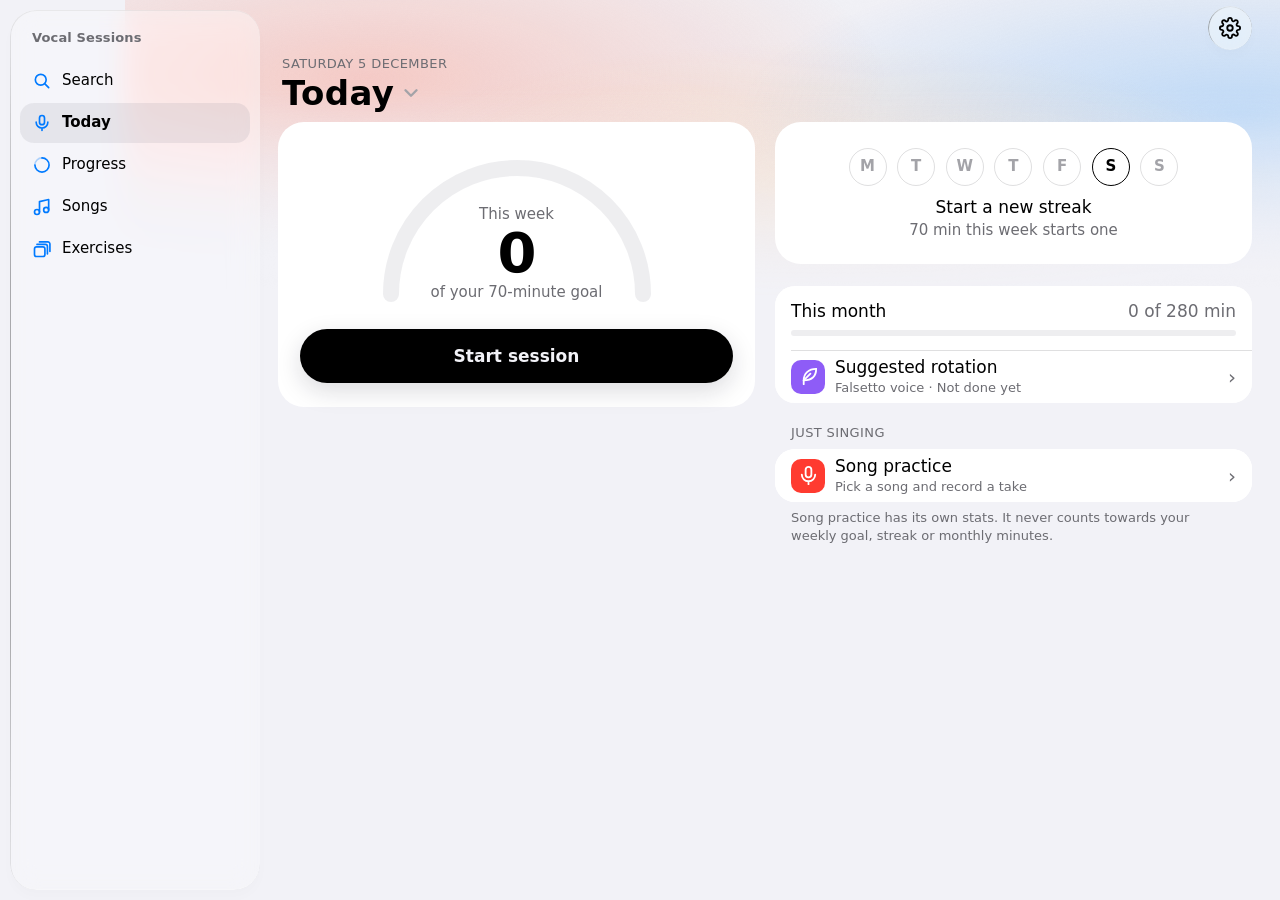
==== commit 5f321ef0: "3.71 · Reset all data asks with an alert, like every other delete (Q56) Reset all data (VS-082) is t" ====
--- a/index.html
+++ b/index.html
@@ -65,9 +65,9 @@
 <link rel="apple-touch-startup-image" href="splash/launch-2266x1488-light.png" media="(device-width: 744px) and (device-height: 1133px) and (-webkit-device-pixel-ratio: 2) and (orientation: landscape) and (prefers-color-scheme: light)">
 <link rel="apple-touch-startup-image" href="splash/launch-2266x1488-dark.png" media="(device-width: 744px) and (device-height: 1133px) and (-webkit-device-pixel-ratio: 2) and (orientation: landscape) and (prefers-color-scheme: dark)">
 <title>Vocal Sessions</title>
-<link rel="stylesheet" href="css/parts-kit.css?v=3.68">
-<link rel="stylesheet" href="css/app.css?v=3.68">
-<link rel="prefetch" href="js/melodyread.js?v=3.68" as="script">
+<link rel="stylesheet" href="css/parts-kit.css?v=3.71">
+<link rel="stylesheet" href="css/app.css?v=3.71">
+<link rel="prefetch" href="js/melodyread.js?v=3.71" as="script">
 </head>
 <body>
 <!-- 3.13 launch screen: the icon's background with its six sound-wave bars drawn on top, so they can pulse (js/launch.js) -->
@@ -94,50 +94,50 @@
 
 <script>
 // The version lives here so pull to refresh can check it, and tools/release.py updates it with the ?v= on each file.
-const APP_VERSION='3.68', RELEASE_DATE='5 Nov 2026';
+const APP_VERSION='3.71', RELEASE_DATE='11 Nov 2026';
 </script>
-<script src="js/register.js?v=3.68"></script>
-<script src="js/content.js?v=3.68"></script>
-<script src="js/config.js?v=3.68"></script>
-<script src="js/parts-kit.js?v=3.68"></script>
-<script src="js/parts.settings.js?v=3.68"></script>
-<script src="js/motion.js?v=3.68"></script>
-<script src="js/storage.js?v=3.68"></script>
-<script src="js/helpers.js?v=3.68"></script>
-<script src="js/screens.js?v=3.68"></script>
-<script src="js/songs.js?v=3.68"></script>
-<script src="js/marks.js?v=3.68"></script>
-<script src="js/changelog.js?v=3.68"></script>
-<script src="js/ui.js?v=3.68"></script>
-<script src="js/audio.js?v=3.68"></script>
-<script src="js/pitchy.js?v=3.68"></script>
-<script src="js/pitch.js?v=3.68"></script>
-<script src="js/musictheory.js?v=3.68"></script>
-<script src="js/tonal.js?v=3.68"></script>
-<script src="js/session.js?v=3.68"></script>
-<script src="js/onepage.js?v=3.68"></script>
-<script src="js/window.js?v=3.68"></script>
-<script src="js/coach.js?v=3.68"></script>
-<script src="js/clock.js?v=3.68"></script>
-<script src="js/track.js?v=3.68"></script>
-<script src="js/takes.js?v=3.68"></script>
-<script src="js/patterns.js?v=3.68"></script>
-<script src="js/key.js?v=3.68"></script>
-<script src="js/melody.js?v=3.68"></script>
-<script src="js/melodyplay.js?v=3.68"></script>
-<script src="js/application.js?v=3.68"></script>
-<script src="js/saved.js?v=3.68"></script>
-<script src="js/sclock.js?v=3.68"></script>
-<script src="js/backup.js?v=3.68"></script>
-<script src="js/settings.js?v=3.68"></script>
-<script src="js/guide.js?v=3.68"></script>
-<script src="js/search.js?v=3.68"></script>
-<script src="js/events.js?v=3.68"></script>
-<script src="js/gestures.js?v=3.68"></script>
-<script src="js/details.js?v=3.68"></script>
-<script src="js/zoom.js?v=3.68"></script>
-<script src="js/launch.js?v=3.68"></script>
-<script src="js/boot.js?v=3.68"></script>
+<script src="js/register.js?v=3.71"></script>
+<script src="js/content.js?v=3.71"></script>
+<script src="js/config.js?v=3.71"></script>
+<script src="js/parts-kit.js?v=3.71"></script>
+<script src="js/parts.settings.js?v=3.71"></script>
+<script src="js/motion.js?v=3.71"></script>
+<script src="js/storage.js?v=3.71"></script>
+<script src="js/helpers.js?v=3.71"></script>
+<script src="js/screens.js?v=3.71"></script>
+<script src="js/songs.js?v=3.71"></script>
+<script src="js/marks.js?v=3.71"></script>
+<script src="js/changelog.js?v=3.71"></script>
+<script src="js/ui.js?v=3.71"></script>
+<script src="js/audio.js?v=3.71"></script>
+<script src="js/pitchy.js?v=3.71"></script>
+<script src="js/pitch.js?v=3.71"></script>
+<script src="js/musictheory.js?v=3.71"></script>
+<script src="js/tonal.js?v=3.71"></script>
+<script src="js/session.js?v=3.71"></script>
+<script src="js/onepage.js?v=3.71"></script>
+<script src="js/window.js?v=3.71"></script>
+<script src="js/coach.js?v=3.71"></script>
+<script src="js/clock.js?v=3.71"></script>
+<script src="js/track.js?v=3.71"></script>
+<script src="js/takes.js?v=3.71"></script>
+<script src="js/patterns.js?v=3.71"></script>
+<script src="js/key.js?v=3.71"></script>
+<script src="js/melody.js?v=3.71"></script>
+<script src="js/melodyplay.js?v=3.71"></script>
+<script src="js/application.js?v=3.71"></script>
+<script src="js/saved.js?v=3.71"></script>
+<script src="js/sclock.js?v=3.71"></script>
+<script src="js/backup.js?v=3.71"></script>
+<script src="js/settings.js?v=3.71"></script>
+<script src="js/guide.js?v=3.71"></script>
+<script src="js/search.js?v=3.71"></script>
+<script src="js/events.js?v=3.71"></script>
+<script src="js/gestures.js?v=3.71"></script>
+<script src="js/details.js?v=3.71"></script>
+<script src="js/zoom.js?v=3.71"></script>
+<script src="js/launch.js?v=3.71"></script>
+<script src="js/boot.js?v=3.71"></script>
 
 </body>
 </html>
--- a/css/parts-kit.css
+++ b/css/parts-kit.css
@@ -0,0 +1,1934 @@
+/* Parts kit 1.3.0 · one set of Liquid Glass parts for any app or prototype.
+   MIT licence. Numbers from sdegenaar/liquid_glass_widgets (MIT), measured against iOS where marked.
+   Load this file first, then your app's own stylesheet: any value below that your app also sets is yours.
+   Every corner, press, curve and duration the parts use is named in the defaults block; nothing below it writes its
+   own (tools/check.py fails if one does). */
+
+/* ===================================================================================================================
+   DEFAULTS · light. :where() keeps them at zero weight, so an app's own value of the same name always wins.
+   =================================================================================================================== */
+:where(:root, .pk-light) {
+  /* colours: Apple's base set */
+  --bg: #f2f2f7;
+  --surface: #ffffff;
+  --fg: #000000;
+  --fg2: #6c6c72;
+  --fg3: #a3a3a8;
+  --sep: rgba(60, 60, 67, 0.16);
+  --fill: rgba(118, 118, 128, 0.12); /* also the solid input well (12%) */
+  --accent: #007aff;
+  --on-accent: #ffffff;
+  --danger: #ff3b30;
+  --good: #34c759;
+  --pk-orange: #ff9500;
+
+  /* glass: iOS 27 .regular, measured against a SwiftUI control on the same screen */
+  --glass: rgba(248, 248, 248, 0.53);
+  --glass-rt: rgba(248, 248, 248, 0.665); /* Reduce transparency: alpha × 0.5 + 0.4 */
+  --glass-blur: 14px;
+  --glass-sat: 210%;
+  --glass-float: 0 7px 12px rgba(0, 0, 0, 0.016); /* light mode only */
+  --glass-line: rgba(0, 0, 0, 0.31); /* the 0.5 pt hairline, page − 80 */
+  --glass-line-end: rgba(0, 0, 0, 0.062); /* where the light hits it */
+  --glass-rim:
+    inset 0 1px 0.5px rgba(255, 255, 255, 0.2), inset 0 3px 3px rgba(255, 255, 255, 0.035),
+    inset 0 -1px 0.5px rgba(255, 255, 255, 0.13), inset 0 -3px 3px rgba(255, 255, 255, 0.023);
+  --glass-strong: rgba(250, 250, 252, 0.86); /* sheets */
+  --lift-max: rgba(255, 255, 255, 0.3); /* a pressed glass button lights up with this under its icon */
+  --tint: rgba(0, 122, 255, 0.82);
+  --pk-clear: rgba(255, 255, 255, 0.35); /* glass inside glass: a see-through fill with the rim, no second blur */
+  --pk-glint: rgba(255, 255, 255, 0.1);
+  --pk-rest: rgba(0, 0, 0, 0.1); /* the picked tab's flat fill */
+  --pk-lens: rgba(255, 255, 255, 0.08); /* the tab or segment highlight while pressed */
+  --pk-menu: rgba(245, 245, 247, 0.8);
+  --pk-menu-blur: 22px;
+  --pk-menu-line: rgba(0, 0, 0, 0.3);
+  --pk-menu-gap: rgba(0, 0, 0, 0.06);
+  --pk-popover: rgba(255, 255, 255, 0.12);
+  --pk-popover-blur: 10px;
+  --pk-sheet-blur: 10px;
+  --pk-dim: rgba(0, 0, 0, 0.54); /* behind sheets */
+  --pk-dim-light: rgba(0, 0, 0, 0.2); /* behind menus, alerts and action sheets */
+  --pk-grab: rgba(0, 0, 0, 0.2);
+  --pk-switch-off: rgba(120, 120, 128, 0.16);
+  --pk-knob: #ffffff;
+  --pk-row-press: #d1d1d6;
+  --pk-seg-knob: #ffffff;
+
+  /* shadows: the named set of three */
+  --shadow-lifted: 0 8px 24px rgba(0, 0, 0, 0.18); /* a lifted card or row */
+  --shadow-floating: 0 8px 33px rgba(0, 0, 0, 0.08); /* menus, popovers, toasts */
+  --shadow-glow: 0 0 22px rgba(0, 122, 255, 0.35); /* a part calling attention to itself */
+
+}
+
+/* DEFAULTS · shapes, motion and layout (the same in every look) */
+:where(:root) {
+  /* corners */
+  --r-small: 10px; /* icon tiles, badges, small inner boxes */
+  --r-medium: 14px; /* fields, inner boxes, menu rows */
+  --r-card: 20px; /* cards, grouped lists, menus (D16) */
+  --r-large: 26px; /* big blocks, glass cards, popovers */
+  --r-sheet: 46px; /* sheets and covers: the screen's own corners (D17) */
+  --r-alert: 34px;
+  --r-actions: 28px; /* action sheet groups */
+
+  /* press */
+  --press: 0.93; /* solid buttons */
+  --press-row: 0.98; /* rows, when row.press is 'shrink' */
+  --pk-knob-grow: 1.35; /* a switch or slider knob while held */
+  --pk-lift-scale: 1.04; /* (M) a held row lifting before its menu */
+  --pk-recede: 0.971; /* (M) a menu behind its submenu */
+
+  /* easings (fixed curves; the springs are --ease-gentle … published by the motion core) */
+  --ease-pop: cubic-bezier(0.3, 1.7, 0.45, 1); /* the solid press settle */
+  --ease-knob: cubic-bezier(0.3, 1.35, 0.5, 1); /* the squish knob's settle */
+  --ease-out: cubic-bezier(0.2, 0.8, 0.2, 1); /* one settle without a bounce; fades */
+  --ease-in-out: cubic-bezier(0.65, 0, 0.35, 1); /* the switch */
+  --ease-decel: cubic-bezier(0.33, 1, 0.68, 1); /* arriving: toasts, action sheets, lifts */
+  --ease-accel: cubic-bezier(0.32, 0, 0.67, 0); /* leaving */
+  --ease-back: cubic-bezier(0.34, 1.56, 0.64, 1); /* the slider knob */
+  --ease-lift: cubic-bezier(0, 0, 0.58, 1); /* the press light coming up */
+  --ease-linear: linear;
+  --ease-steps: steps(8); /* the spinner */
+
+  /* durations (fixed; multiplied by the motion speed where used) */
+  --dur-quick: 120ms;
+  --dur-fade: 200ms;
+  --dur-lift-in: 150ms;
+  --dur-lift-out: 60ms;
+  --dur-switch: 380ms;
+  --dur-knob: 150ms;
+  --dur-squish: 450ms;
+  --dur-appear: 250ms;
+  --dur-leave: 350ms;
+  --dur-cover: 500ms;
+  --dur-toast-in: 500ms;
+  --dur-toast-out: 350ms;
+  --dur-close: 170ms; /* menus closing */
+  --dur-ramp: 260ms; /* a blur fading in */
+  --dur-lift-row: 360ms; /* a held row lifting */
+  --dur-recede: 320ms; /* a menu behind its submenu */
+  --dur-reduced: 100ms; /* Reduce Motion: the short fade that replaces movement */
+  --dur-glint: 500ms;
+  --dur-progress: 600ms;
+  --dur-spin: 1s;
+  --dur-rise: 350ms; /* action sheets rising */
+  --dur-morph: 420ms; /* (M) a top bar button changing icon: the gel swell and the icons' blur */
+
+  /* spring stand-ins until the motion core publishes the real ones (--ease-<name>, --dur-<name>) */
+  --ease-gentle: var(--ease-out);
+  --ease-nav: var(--ease-out);
+  --ease-ripple: var(--ease-out);
+  --ease-press: var(--ease-out);
+  --ease-release: var(--ease-out);
+  --ease-snap: var(--ease-out);
+  --ease-bloom: var(--ease-out);
+  --ease-settle: var(--ease-out);
+  --ease-pill: var(--ease-out);
+  --ease-sheet: var(--ease-out);
+  --ease-menu-open: var(--ease-out);
+  --ease-menu-close: var(--ease-out);
+  --dur-gentle: 0ms;
+  --dur-nav: 0ms;
+  --dur-ripple: 0ms;
+  --dur-press: 0ms;
+  --dur-release: 0ms;
+  --dur-snap: 0ms;
+  --dur-bloom: 0ms;
+  --dur-settle: 0ms;
+  --dur-pill: 0ms;
+  --dur-sheet: 0ms;
+  --dur-menu-open: 0ms;
+  --dur-menu-close: 0ms;
+
+  /* layout */
+  --dockb: 21px;
+  --dockl: 21px;
+  --dockr: 21px;
+  --pk-search-gap: 8px; /* tabBar.searchGap (D02) */
+  --pk-kb-gap: 8px; /* (6) how far the searching dock sits above the iPhone keyboard */
+  --pk-kb: 0px; /* (6) how far the keyboard has lifted the searching dock (set by parts-kit.js) */
+  --pk-bar-top: 54px; /* where the top bar's buttons sit (below the status bar) */
+  --pk-speed: 1; /* the motion speed: 1 normal, 4 slow, 0 off (set by parts-kit.js) */
+}
+
+/* DEFAULTS · dark, from the iPhone's setting. The same block again for .pk-dark (a forced look); tools/check.py
+   checks the two stay identical. */
+@media (prefers-color-scheme: dark) {
+  :where(:root:not(.pk-light)) {
+    --bg: #000000;
+    --surface: #1c1c1e;
+    --fg: #ffffff;
+    --fg2: #98989f;
+    --fg3: #5c5c61;
+    --sep: rgba(84, 84, 88, 0.5);
+    --fill: rgba(118, 118, 128, 0.24);
+    --accent: #0a84ff;
+    --danger: #ff453a;
+    --good: #30d158;
+    --pk-orange: #ff9f0a;
+    --glass: rgba(255, 255, 255, 0.12);
+    --glass-rt: rgba(255, 255, 255, 0.46);
+    --glass-sat: 140%;
+    --glass-float: 0 0 0 transparent;
+    --glass-line-end: transparent;
+    --glass-rim:
+      inset 0 -1px 0.5px rgba(255, 255, 255, 0.23), inset 0 -3px 3px rgba(255, 255, 255, 0.04),
+      inset 0 1px 0.5px rgba(255, 255, 255, 0.2), inset 0 3px 3px rgba(255, 255, 255, 0.035);
+    --glass-strong: rgba(44, 44, 48, 0.86);
+    --lift-max: rgba(255, 255, 255, 0.14);
+    --tint: rgba(10, 132, 255, 0.78);
+    --pk-clear: rgba(255, 255, 255, 0.1);
+    --pk-glint: rgba(255, 255, 255, 0.07);
+    --pk-rest: rgba(255, 255, 255, 0.1);
+    --pk-lens: rgba(255, 255, 255, 0.08);
+    --pk-menu: rgba(37, 37, 40, 0.8);
+    --pk-menu-line: rgba(255, 255, 255, 0.2);
+    --pk-menu-gap: rgba(0, 0, 0, 0.25);
+    --pk-dim-light: rgba(0, 0, 0, 0.25);
+    --pk-grab: rgba(255, 255, 255, 0.35);
+    --pk-switch-off: rgba(120, 120, 128, 0.32);
+    --pk-row-press: #3a3a3c;
+    --pk-seg-knob: #636366;
+    --shadow-glow: 0 0 22px rgba(10, 132, 255, 0.45);
+  }
+}
+:where(.pk-dark) {
+    --bg: #000000;
+    --surface: #1c1c1e;
+    --fg: #ffffff;
+    --fg2: #98989f;
+    --fg3: #5c5c61;
+    --sep: rgba(84, 84, 88, 0.5);
+    --fill: rgba(118, 118, 128, 0.24);
+    --accent: #0a84ff;
+    --danger: #ff453a;
+    --good: #30d158;
+    --pk-orange: #ff9f0a;
+    --glass: rgba(255, 255, 255, 0.12);
+    --glass-rt: rgba(255, 255, 255, 0.46);
+    --glass-sat: 140%;
+    --glass-float: 0 0 0 transparent;
+    --glass-line-end: transparent;
+    --glass-rim:
+      inset 0 -1px 0.5px rgba(255, 255, 255, 0.23), inset 0 -3px 3px rgba(255, 255, 255, 0.04),
+      inset 0 1px 0.5px rgba(255, 255, 255, 0.2), inset 0 3px 3px rgba(255, 255, 255, 0.035);
+    --glass-strong: rgba(44, 44, 48, 0.86);
+    --lift-max: rgba(255, 255, 255, 0.14);
+    --tint: rgba(10, 132, 255, 0.78);
+    --pk-clear: rgba(255, 255, 255, 0.1);
+    --pk-glint: rgba(255, 255, 255, 0.07);
+    --pk-rest: rgba(255, 255, 255, 0.1);
+    --pk-lens: rgba(255, 255, 255, 0.08);
+    --pk-menu: rgba(37, 37, 40, 0.8);
+    --pk-menu-line: rgba(255, 255, 255, 0.2);
+    --pk-menu-gap: rgba(0, 0, 0, 0.25);
+    --pk-dim-light: rgba(0, 0, 0, 0.25);
+    --pk-grab: rgba(255, 255, 255, 0.35);
+    --pk-switch-off: rgba(120, 120, 128, 0.32);
+    --pk-row-press: #3a3a3c;
+    --pk-seg-knob: #636366;
+    --shadow-glow: 0 0 22px rgba(10, 132, 255, 0.45);
+}
+:where(.pk-dark) {
+  color-scheme: dark;
+}
+:where(.pk-light) {
+  color-scheme: light;
+}
+/* END OF DEFAULTS */
+
+/* blur ramps need a registered property; where it's missing the blur simply starts full */
+@property --pk-ramp {
+  syntax: '<length>';
+  inherits: false;
+  initial-value: 0px;
+}
+
+/* ===================================================================================================================
+   FOUNDATIONS
+   =================================================================================================================== */
+:where(.pk-btn, .pk-tab, .pk-chip, .pk-menu-item, .pk-action, .pk-alert-btn, .pk-toast-undo, .pk-seg > button, .pk-stepper > button, .pk-field-clear, button.pk-row, .pk-swipe-actions > button) {
+  font: inherit;
+  color: inherit;
+  border: 0;
+  background: none;
+  padding: 0;
+  margin: 0;
+  cursor: pointer;
+  -webkit-tap-highlight-color: transparent;
+  -webkit-user-select: none;
+  user-select: none;
+  -webkit-touch-callout: none;
+}
+:where([class^='pk-'], [class*=' pk-']) {
+  box-sizing: border-box;
+}
+:where([class^='pk-'], [class*=' pk-']) svg {
+  display: block;
+  flex: none;
+}
+
+/* (1) the glass material. Glass goes on the control layer only (bars, buttons, sheets, toasts); lists stay solid */
+.pk-glass {
+  background: var(--glass);
+  -webkit-backdrop-filter: blur(var(--glass-blur)) saturate(var(--glass-sat));
+  backdrop-filter: blur(var(--glass-blur)) saturate(var(--glass-sat));
+  box-shadow: var(--glass-rim), var(--glass-float);
+  isolation: isolate;
+}
+:where(.pk-glass, .pk-clear) {
+  position: relative;
+}
+/* the hairline: 0.5 pt, darkest across the light's direction and fading where the light hits */
+.pk-glass::before,
+.pk-clear::before {
+  content: '';
+  position: absolute;
+  inset: 0;
+  border-radius: inherit;
+  padding: 0.5px;
+  z-index: -1;
+  pointer-events: none;
+  background: linear-gradient(var(--glass-line-end), var(--glass-line) 30%, var(--glass-line) 70%, var(--glass-line-end));
+  -webkit-mask:
+    linear-gradient(#000 0 0) content-box,
+    linear-gradient(#000 0 0);
+  -webkit-mask-composite: xor;
+  mask-composite: exclude;
+}
+.pk-glass.pk-strong {
+  background: var(--glass-strong);
+}
+.pk-glass.pk-tinted,
+.pk-clear.pk-tinted {
+  background: var(--tint);
+  color: var(--on-accent);
+}
+.pk-clear {
+  background: var(--pk-clear);
+  box-shadow: var(--glass-rim);
+  isolation: isolate;
+}
+/* Reduce transparency: the tint more solid, the blur kept (html.glass-solid, or any ancestor with it) */
+.glass-solid .pk-glass:not(.pk-strong, .pk-tinted) {
+  background: var(--glass-rt);
+}
+
+/* the press. parts-kit.js measures the button and sets --pk-ps:
+   .pk-press grows by 17 pt along its longest side and lights up (glass buttons);
+   .pk-press-bar only lights up (buttons on a glass bar);
+   .pk-press-solid shrinks to --press (solid buttons) */
+.pk-press,
+.pk-press-bar,
+.pk-press-solid {
+  scale: var(--pk-ps, 1);
+  translate: var(--pk-tx, 0px) var(--pk-ty, 0px);
+  transition: scale var(--dur-release) var(--ease-release), translate var(--dur-release) var(--ease-release);
+}
+:where(.pk-press, .pk-press-bar, .pk-press-solid) {
+  position: relative;
+  isolation: isolate;
+}
+.pk-press.pk-pressed,
+.pk-press-bar.pk-pressed {
+  z-index: 20;
+  transition: scale var(--dur-press) var(--ease-press), translate var(--dur-press) var(--ease-press);
+}
+.pk-press-solid.pk-pressed {
+  --pk-ps: var(--press);
+  transition: scale calc(var(--dur-quick) * var(--pk-speed)) var(--ease-pop);
+}
+.pk-press::after,
+.pk-press-bar::after {
+  content: '';
+  position: absolute;
+  inset: 0;
+  border-radius: inherit;
+  z-index: -1;
+  pointer-events: none;
+  background: var(--lift-max);
+  opacity: 0;
+  transition: opacity calc(var(--dur-lift-out) * var(--pk-speed)) var(--ease-linear);
+}
+.pk-pressed::after {
+  opacity: 1;
+  transition: opacity calc(var(--dur-lift-in) * var(--pk-speed)) var(--ease-lift);
+}
+.pk-press-solid::after {
+  content: none;
+}
+.motion-reduced :is(.pk-press, .pk-press-bar, .pk-press-solid) {
+  scale: none;
+  translate: none;
+}
+/* (52, pinned) the finger glint: a soft glow under the finger, on buttons named in press.glint */
+.pk-glint {
+  position: absolute;
+  left: 0;
+  top: 0;
+  border-radius: 50%;
+  pointer-events: none;
+  z-index: -1;
+  background: radial-gradient(closest-side, var(--pk-glint), transparent);
+  filter: blur(8px);
+  mix-blend-mode: plus-lighter;
+  opacity: 0;
+  transition: opacity calc(var(--dur-glint) * var(--pk-speed)) var(--ease-out);
+}
+.pk-pressed.pk-glinting > .pk-glint-clip > .pk-glint {
+  opacity: 1;
+  transition: opacity calc(var(--dur-lift-in) * var(--pk-speed)) var(--ease-out);
+}
+.pk-glint-clip {
+  position: absolute;
+  inset: 0;
+  border-radius: inherit;
+  overflow: hidden;
+  pointer-events: none;
+  z-index: -1;
+}
+
+/* the shared shapes */
+.pk-btn {
+  display: inline-flex;
+  align-items: center;
+  justify-content: center;
+  gap: 6px;
+  color: var(--fg);
+  flex: none;
+}
+.pk-circle {
+  width: 44px;
+  height: 44px;
+  border-radius: 50%;
+}
+.pk-circle.pk-sm {
+  width: 36px;
+  height: 36px;
+}
+.pk-circle.pk-lg {
+  width: 56px;
+  height: 56px;
+}
+.pk-pill {
+  height: 44px;
+  padding: 0 22px;
+  border-radius: 999px;
+  font-weight: 600;
+}
+.pk-cta {
+  height: 50px;
+  padding: 0 22px;
+  border-radius: 999px;
+  font-weight: 600;
+  font-size: 17px;
+}
+.pk-cta.pk-wide {
+  width: 100%;
+}
+.pk-btn.pk-tinted {
+  color: var(--on-accent);
+}
+.pk-btn.pk-solid {
+  background: var(--fg);
+  color: var(--bg);
+}
+.pk-btn.pk-text {
+  color: var(--accent);
+  font-size: 17px;
+  height: 34px;
+  padding: 0 4px;
+}
+.pk-btn:disabled {
+  opacity: 0.5;
+  cursor: default;
+}
+
+/* layers for overlays: parts-kit.js puts one inside the root (the page, or the app's own root) */
+.pk-layer {
+  position: absolute;
+  inset: 0;
+  z-index: 60;
+  pointer-events: none;
+}
+body > .pk-layer {
+  position: fixed;
+}
+.pk-layer > * {
+  pointer-events: auto;
+}
+.pk-dim {
+  position: absolute;
+  inset: 0;
+  background: var(--pk-dim);
+  opacity: 0;
+  transition: opacity calc(var(--dur-fade) * var(--pk-speed)) var(--ease-out);
+}
+.pk-dim.pk-soft {
+  background: var(--pk-dim-light);
+}
+.pk-dim.pk-clear-dim {
+  background: transparent;
+}
+.pk-dim.pk-on {
+  opacity: 1;
+}
+
+/* ===================================================================================================================
+   GLASS, BARS AND BUTTONS
+   =================================================================================================================== */
+
+/* (2) top bar: no card of its own. After 36 pt of scrolling the soft edge and the small title fade in.
+   Put .pk-topbar beside the .pk-scroll it belongs to (same parent). */
+.pk-topbar {
+  position: absolute;
+  left: 0;
+  right: 0;
+  top: 0;
+  height: 100px;
+  z-index: 30;
+  pointer-events: none;
+}
+.pk-topbar-title {
+  position: absolute;
+  left: 70px;
+  right: 70px;
+  top: var(--pk-bar-top);
+  height: 44px;
+  display: flex;
+  align-items: center;
+  justify-content: center;
+  font-weight: 600;
+  font-size: 17px;
+  white-space: nowrap;
+  overflow: hidden;
+  text-overflow: ellipsis;
+  opacity: 0;
+  transition: opacity calc(var(--dur-fade) * var(--pk-speed)) var(--ease-out);
+}
+.pk-bar-slot {
+  position: absolute;
+  top: var(--pk-bar-top);
+  height: 44px;
+  display: flex;
+  gap: 8px;
+  pointer-events: auto;
+}
+.pk-bar-slot.pk-left {
+  left: 16px;
+}
+.pk-bar-slot.pk-right {
+  right: 16px;
+}
+.pk-bar-slot > .pk-btn {
+  position: relative;
+}
+/* (51) the soft edge: mostly a fade of the page colour, not a blur (100 pt at the top, 60 pt at the bottom) */
+.pk-edge {
+  position: absolute;
+  inset: 0;
+  background: var(--bg);
+  opacity: 0;
+  pointer-events: none;
+  transition: opacity calc(var(--dur-fade) * var(--pk-speed)) var(--ease-out);
+  -webkit-mask-image: linear-gradient(to bottom, #000 0%, rgba(0, 0, 0, 0.7) 15%, rgba(0, 0, 0, 0.3) 45%, rgba(0, 0, 0, 0.04) 75%, transparent 92%);
+  mask-image: linear-gradient(to bottom, #000 0%, rgba(0, 0, 0, 0.7) 15%, rgba(0, 0, 0, 0.3) 45%, rgba(0, 0, 0, 0.04) 75%, transparent 92%);
+}
+.pk-edge.pk-text-heavy {
+  -webkit-mask-image: linear-gradient(to bottom, #000 0%, rgba(0, 0, 0, 0.9) 30%, rgba(0, 0, 0, 0.5) 60%, rgba(0, 0, 0, 0.04) 85%, transparent 95%);
+  mask-image: linear-gradient(to bottom, #000 0%, rgba(0, 0, 0, 0.9) 30%, rgba(0, 0, 0, 0.5) 60%, rgba(0, 0, 0, 0.04) 85%, transparent 95%);
+}
+.pk-edge-bottom {
+  position: absolute;
+  left: 0;
+  right: 0;
+  bottom: 0;
+  height: 60px;
+  background: var(--bg);
+  pointer-events: none;
+  -webkit-mask-image: linear-gradient(to top, #000 0%, rgba(0, 0, 0, 0.7) 15%, rgba(0, 0, 0, 0.3) 45%, rgba(0, 0, 0, 0.04) 75%, transparent 92%);
+  mask-image: linear-gradient(to top, #000 0%, rgba(0, 0, 0, 0.7) 15%, rgba(0, 0, 0, 0.3) 45%, rgba(0, 0, 0, 0.04) 75%, transparent 92%);
+}
+/* the blur kind of edge: three stacked blurs, strongest at the top (σ 18 → 6 → 2) */
+.pk-edge-blur {
+  position: absolute;
+  inset: 0;
+  pointer-events: none;
+  opacity: 0;
+  transition: opacity calc(var(--dur-fade) * var(--pk-speed)) var(--ease-out);
+}
+.pk-edge-blur > i {
+  position: absolute;
+  inset: 0;
+}
+.pk-edge-blur > i:nth-child(1) {
+  -webkit-backdrop-filter: blur(18px);
+  backdrop-filter: blur(18px);
+  -webkit-mask-image: linear-gradient(to bottom, #000 0%, transparent 35%);
+  mask-image: linear-gradient(to bottom, #000 0%, transparent 35%);
+}
+.pk-edge-blur > i:nth-child(2) {
+  -webkit-backdrop-filter: blur(6px);
+  backdrop-filter: blur(6px);
+  -webkit-mask-image: linear-gradient(to bottom, #000 0%, transparent 65%);
+  mask-image: linear-gradient(to bottom, #000 0%, transparent 65%);
+}
+.pk-edge-blur > i:nth-child(3) {
+  -webkit-backdrop-filter: blur(2px);
+  backdrop-filter: blur(2px);
+  -webkit-mask-image: linear-gradient(to bottom, #000 20%, transparent 100%);
+  mask-image: linear-gradient(to bottom, #000 20%, transparent 100%);
+}
+.pk-topbar.pk-scrolled :is(.pk-edge, .pk-edge-blur, .pk-topbar-title),
+.pk-topbar.pk-edge-on :is(.pk-edge, .pk-edge-blur) {
+  opacity: 1;
+}
+
+/* (3) large title, with an optional date line above */
+.pk-large-title {
+  font-size: 34px;
+  font-weight: 700;
+  letter-spacing: 0.01em;
+  line-height: 1.2;
+  margin: 0;
+}
+.pk-date-line {
+  font-size: 13px;
+  color: var(--fg2);
+  text-transform: uppercase;
+  letter-spacing: 0.03em;
+}
+
+/* (4) the tab bar: a 64 pt glass capsule. The picked tab sits on a flat 10% fill; pressed it turns to clear glass and
+   swells 12 × 8 pt; drag along it to switch. (6) the search circle sits 8 pt away (tabBar.searchGap, D02).
+   (5) folding into a pill on scroll is off unless tabBar.fold is on (D01). */
+.pk-dock {
+  position: absolute;
+  left: var(--dockl);
+  right: var(--dockr);
+  bottom: var(--dockb);
+  z-index: 31;
+  height: 64px;
+  display: flex;
+  gap: var(--pk-search-gap);
+  align-items: center;
+}
+.pk-dock.pk-inline {
+  position: relative;
+  left: auto;
+  right: auto;
+  bottom: auto;
+  width: 100%;
+}
+.pk-tabbar {
+  position: relative;
+  flex: 1;
+  min-width: 0;
+  height: 64px;
+  border-radius: 999px;
+  display: flex;
+  padding: 4px;
+  touch-action: none;
+  transform-origin: left center;
+  transition: scale var(--dur-gentle) var(--ease-gentle), opacity calc(var(--dur-fade) * var(--pk-speed)) var(--ease-out);
+}
+.pk-tab {
+  position: relative;
+  z-index: 1;
+  flex: 1;
+  display: flex;
+  flex-direction: column;
+  align-items: center;
+  justify-content: center;
+  gap: 4px;
+  font-size: 11px;
+  font-weight: 500;
+  color: var(--fg);
+  min-width: 0;
+}
+.pk-tab > span {
+  max-width: 100%;
+  overflow: hidden;
+  text-overflow: ellipsis;
+  white-space: nowrap;
+}
+.pk-tab svg {
+  transition: scale calc(var(--dur-fade) * var(--pk-speed)) var(--ease-out);
+}
+.pk-tab.on {
+  color: var(--accent);
+}
+.pk-tab.pk-under svg {
+  scale: 1.15;
+}
+/* the highlight (tab bar) and knob (segmented control) share one rule: placed by --pk-i of --pk-n */
+.pk-tab-ind,
+.pk-seg-ind {
+  position: absolute;
+  z-index: 0;
+  border-radius: 999px;
+  translate: calc(var(--pk-i, 0) * 100%) 0;
+  scale: var(--pk-bx, 1) var(--pk-by, 1);
+  transition:
+    translate var(--dur-snap) var(--ease-snap),
+    scale var(--dur-snap) var(--ease-snap),
+    background-color var(--dur-bloom) var(--ease-bloom),
+    box-shadow var(--dur-bloom) var(--ease-bloom);
+}
+.pk-tab-ind {
+  left: 4px;
+  top: 4px;
+  bottom: 4px;
+  width: calc((100% - 8px) / var(--pk-n, 4));
+  background: var(--pk-rest);
+}
+.pk-tab-ind.pk-live,
+.pk-seg-ind.pk-live {
+  background: var(--pk-lens);
+  box-shadow: inset 0 0 0 0.5px var(--glass-line), inset 0 1px 0.5px rgba(255, 255, 255, 0.5), 0 2px 10px rgba(0, 0, 0, 0.08);
+}
+.pk-tab-ind.pk-drag,
+.pk-seg-ind.pk-drag {
+  translate: var(--pk-x, 0px) 0;
+  transition:
+    scale var(--dur-snap) var(--ease-snap),
+    background-color var(--dur-bloom) var(--ease-bloom),
+    box-shadow var(--dur-bloom) var(--ease-bloom);
+}
+.motion-reduced :is(.pk-tab-ind, .pk-seg-ind) {
+  scale: none;
+  transition: none;
+}
+/* (5) folded: the bar shrinks into a 50 pt pill at its left */
+.pk-tab-pill {
+  position: absolute;
+  left: 0;
+  top: 7px;
+  width: 50px;
+  height: 50px;
+  border-radius: 50%;
+  color: var(--accent);
+  opacity: 0;
+  scale: 0.5;
+  pointer-events: none;
+  transition: scale var(--dur-gentle) var(--ease-gentle), opacity calc(var(--dur-fade) * var(--pk-speed)) var(--ease-out);
+}
+.pk-dock.pk-folded .pk-tabbar {
+  scale: 0.16 0.78;
+  opacity: 0;
+  pointer-events: none;
+}
+.pk-dock.pk-folded .pk-tab-pill {
+  opacity: 1;
+  scale: 1;
+  pointer-events: auto;
+}
+/* (6) the search circle opens into a 50 pt field on the pill spring; ✕ closes it */
+.pk-search-circle {
+  width: 64px;
+  height: 64px;
+  border-radius: 50%;
+}
+.pk-search-field {
+  position: absolute;
+  left: 0;
+  right: 58px;
+  top: 7px;
+  height: 50px;
+  border-radius: 999px;
+  display: flex;
+  align-items: center;
+  gap: 8px;
+  padding: 0 16px;
+  color: var(--fg2);
+  opacity: 0;
+  scale: 0.3 1;
+  transform-origin: right center;
+  pointer-events: none;
+  touch-action: pan-y;
+  transition: scale var(--dur-pill) var(--ease-pill), opacity calc(var(--dur-fade) * var(--pk-speed)) var(--ease-out);
+}
+.pk-search-field input {
+  flex: 1;
+  min-width: 0;
+  border: 0;
+  background: none;
+  outline: none;
+  font: inherit;
+  font-size: 17px;
+  color: var(--fg);
+}
+.pk-search-close {
+  position: absolute;
+  right: 0;
+  top: 7px;
+  width: 50px;
+  height: 50px;
+  border-radius: 50%;
+  opacity: 0;
+  scale: 0.5;
+  pointer-events: none;
+  transition: scale var(--dur-pill) var(--ease-pill), opacity calc(var(--dur-fade) * var(--pk-speed)) var(--ease-out);
+}
+.pk-dock .pk-tabbar,
+.pk-dock .pk-search-circle {
+  transition: scale var(--dur-pill) var(--ease-pill), opacity calc(var(--dur-fade) * var(--pk-speed)) var(--ease-out);
+}
+.pk-dock.pk-searching :is(.pk-search-field, .pk-search-close) {
+  opacity: 1;
+  scale: 1;
+  pointer-events: auto;
+}
+.pk-dock.pk-searching :is(.pk-tabbar, .pk-search-circle, .pk-tab-pill) {
+  opacity: 0;
+  scale: 0.8;
+  pointer-events: none;
+}
+/* (6) the keyboard: while searching, the dock rides --pk-kb-gap above the iPhone keyboard. parts-kit.js sets the
+   lift from the visible area as the keyboard moves, so there is no transition here. */
+.pk-dock.pk-kb {
+  translate: 0 calc(var(--pk-kb-lift) * -1);
+}
+
+/* (10) a pushed page slides in from the right while the page underneath moves a third left and dims */
+.pk-push {
+  position: absolute;
+  inset: 0;
+  z-index: 25;
+  background: var(--bg);
+  overflow-y: auto;
+  translate: 100% 0;
+  box-shadow: var(--shadow-lifted);
+  touch-action: pan-y;
+  display: none;
+  transition: translate var(--dur-nav) var(--ease-nav);
+}
+.pk-push.pk-shown {
+  display: block;
+}
+.pk-push.pk-on {
+  translate: var(--pk-px, 0px) 0;
+}
+.pk-pushed-under {
+  translate: -33% 0;
+  transition: translate var(--dur-nav) var(--ease-nav);
+}
+.pk-pushed-back {
+  translate: 0 0;
+  transition: translate var(--dur-nav) var(--ease-nav);
+}
+.pk-tracking {
+  transition: none !important;
+}
+.pk-navdim {
+  position: absolute;
+  inset: 0;
+  z-index: 24;
+  background: rgba(0, 0, 0, 0.1);
+  opacity: 0;
+  pointer-events: none;
+  transition: opacity var(--dur-nav) var(--ease-nav);
+}
+.pk-navdim.pk-on {
+  opacity: 1;
+}
+.motion-reduced .pk-pushed-under {
+  translate: none;
+}
+.motion-reduced .pk-push {
+  transition: translate 0s, opacity calc(var(--dur-reduced) * var(--pk-speed)) var(--ease-out);
+}
+
+/* (15) buttons on a bar: one glass capsule, the buttons inside only light up (never glass inside glass) */
+.pk-group {
+  display: inline-flex;
+  border-radius: 999px;
+  padding: 4px;
+  gap: 2px;
+}
+.pk-group > .pk-btn {
+  width: 52px;
+  height: 44px;
+  border-radius: 999px;
+}
+.pk-group > .pk-btn[aria-pressed='true'] {
+  background: var(--pk-clear);
+}
+
+/* (17) edit button: Edit turns into Done and rows show their delete circles */
+.pk-edit-del {
+  flex: none;
+  width: 0;
+  overflow: hidden;
+  display: flex;
+  transition: width var(--dur-gentle) var(--ease-gentle);
+}
+.pk-editing .pk-edit-del {
+  width: 30px;
+}
+.pk-edit-del > i {
+  display: flex;
+  width: 22px;
+  height: 22px;
+  border-radius: 50%;
+  background: var(--danger);
+  color: #fff;
+  align-items: center;
+  justify-content: center;
+}
+
+/* (18) chips: tap to pick; picked chips take the accent colour */
+.pk-chips {
+  display: flex;
+  flex-wrap: wrap;
+  gap: 8px;
+}
+.pk-chip {
+  height: 36px;
+  padding: 0 14px;
+  border-radius: 999px;
+  background: var(--fill);
+  font-size: 15px;
+  display: inline-flex;
+  align-items: center;
+  transition:
+    background-color calc(var(--dur-fade) * var(--pk-speed)) var(--ease-out),
+    color calc(var(--dur-fade) * var(--pk-speed)) var(--ease-out);
+}
+.pk-chip.on {
+  background: var(--accent);
+  color: var(--on-accent);
+}
+.pk-chip.pk-chip-add {
+  background: none;
+  box-shadow: inset 0 0 0 1px var(--sep);
+  color: var(--accent);
+}
+
+/* (19) badges: a count on a button, and a small word badge */
+.pk-badged {
+  position: relative;
+  display: inline-flex;
+}
+.pk-badge {
+  position: absolute;
+  top: -4px;
+  right: -6px;
+  z-index: 25;
+  min-width: 20px;
+  height: 20px;
+  padding: 0 6px;
+  border-radius: 999px;
+  background: var(--danger);
+  color: #fff;
+  font-size: 12px;
+  font-weight: 600;
+  display: flex;
+  align-items: center;
+  justify-content: center;
+  box-shadow: 0 0 0 2px rgba(255, 255, 255, 0.6);
+  pointer-events: none;
+}
+.pk-tag {
+  height: 22px;
+  padding: 0 9px;
+  border-radius: 999px;
+  font-size: 12px;
+  font-weight: 600;
+  background: var(--tint);
+  color: var(--on-accent);
+  display: inline-flex;
+  align-items: center;
+}
+
+/* ===================================================================================================================
+   CONTROLS AND INPUTS
+   =================================================================================================================== */
+
+/* (21) switch: 64 × 28. Pressed, the knob turns to glass and swells; it travels over 380 ms. Drag it: a flick faster
+   than 200 px/s decides, otherwise whichever side it's past halfway. */
+.pk-switch {
+  position: relative;
+  display: inline-block;
+  width: 64px;
+  height: 28px;
+  border-radius: 999px;
+  background: var(--pk-switch-off);
+  flex: none;
+  touch-action: none;
+  cursor: pointer;
+  transition: background-color calc(var(--dur-switch) * var(--pk-speed)) var(--ease-in-out);
+}
+.pk-switch.on {
+  background: var(--good);
+}
+.pk-switch-knob {
+  position: absolute;
+  top: 2px;
+  left: 2px;
+  width: 38px;
+  height: 24px;
+  border-radius: 999px;
+  background: var(--pk-knob);
+  box-shadow: 0 2px 0 rgba(0, 0, 0, 0.04), 0 1px 3px rgba(0, 0, 0, 0.18);
+  pointer-events: none;
+  translate: var(--pk-sx, 0px) 0;
+  scale: var(--pk-sb, 1);
+  transition:
+    translate calc(var(--dur-switch) * var(--pk-speed)) var(--ease-in-out),
+    scale calc(var(--dur-quick) * var(--pk-speed)) var(--ease-lift),
+    background-color calc(var(--dur-quick) * var(--pk-speed)) var(--ease-out),
+    box-shadow calc(var(--dur-quick) * var(--pk-speed)) var(--ease-out);
+}
+.pk-switch.on .pk-switch-knob {
+  --pk-sx: 22px;
+}
+.pk-switch.pk-held .pk-switch-knob {
+  --pk-sb: var(--pk-knob-grow);
+  background: rgba(255, 255, 255, 0.18);
+  box-shadow: inset 0 0 0 0.5px var(--glass-line), inset 0 1px 0.5px rgba(255, 255, 255, 0.6), 0 2px 8px rgba(0, 0, 0, 0.12);
+}
+.pk-switch.pk-dragging .pk-switch-knob {
+  transition:
+    scale calc(var(--dur-quick) * var(--pk-speed)) var(--ease-lift),
+    background-color calc(var(--dur-quick) * var(--pk-speed)) var(--ease-out);
+}
+.pk-switch.pk-swell .pk-switch-knob {
+  animation: pk-swell calc(var(--dur-switch) * var(--pk-speed)) var(--ease-in-out);
+}
+@keyframes pk-swell {
+  45% {
+    scale: 1.18 1.1;
+  }
+}
+.motion-reduced .pk-switch .pk-switch-knob {
+  --pk-sb: 1;
+  animation: none;
+  transition: background-color calc(var(--dur-reduced) * var(--pk-speed)) var(--ease-out);
+}
+.pk-switch:focus-visible,
+.pk-slider:focus-visible {
+  outline: 2px solid var(--accent);
+  outline-offset: 2px;
+}
+
+/* (22) slider: the knob grows ×1.35 while held (150 ms) and turns to glass; the fill follows the finger */
+.pk-slider {
+  position: relative;
+  height: 34px;
+  flex: 1;
+  min-width: 80px;
+  touch-action: none;
+  cursor: pointer;
+}
+.pk-slider-track {
+  position: absolute;
+  left: 0;
+  right: 0;
+  top: 14px;
+  height: 6px;
+  border-radius: 3px;
+  background: var(--pk-switch-off);
+  overflow: hidden;
+}
+.pk-slider-fill {
+  position: absolute;
+  left: 0;
+  top: 0;
+  bottom: 0;
+  width: var(--pk-p, 50%);
+  background: var(--accent);
+}
+.pk-slider-thumb {
+  position: absolute;
+  top: 5px;
+  left: calc(var(--pk-p, 50%) - 19px);
+  width: 38px;
+  height: 24px;
+  border-radius: 999px;
+  background: var(--pk-knob);
+  box-shadow: 0 1px 4px rgba(0, 0, 0, 0.2);
+  pointer-events: none;
+  transition:
+    scale calc(var(--dur-knob) * var(--pk-speed)) var(--ease-back),
+    background-color calc(var(--dur-fade) * var(--pk-speed)) var(--ease-out);
+}
+.pk-slider.pk-held .pk-slider-thumb {
+  scale: var(--pk-knob-grow);
+  background: rgba(255, 255, 255, 0.25);
+  box-shadow: inset 0 0 0 0.5px var(--glass-line), inset 0 1px 0.5px rgba(255, 255, 255, 0.6), 0 2px 8px rgba(0, 0, 0, 0.12);
+}
+.motion-reduced .pk-slider.pk-held .pk-slider-thumb {
+  scale: none;
+}
+
+/* (23) segmented control: the knob slides on a 350 ms spring, swells to glass when pressed and can be dragged
+   (segmented.style 'gallery', D04). The alternative, 'squish', slides on a curve and squishes. */
+.pk-seg {
+  position: relative;
+  display: flex;
+  height: 36px;
+  border-radius: 999px;
+  background: var(--fill);
+  padding: 2px;
+  touch-action: none;
+}
+.pk-seg > button {
+  position: relative;
+  z-index: 1;
+  flex: 1;
+  min-width: 44px;
+  font-size: 15px;
+  font-weight: 500;
+  border-radius: 999px;
+  color: var(--fg);
+}
+.pk-seg-ind {
+  left: 2px;
+  top: 2px;
+  bottom: 2px;
+  width: calc((100% - 4px) / var(--pk-n, 2));
+  background: var(--pk-seg-knob);
+  box-shadow: 0 2px 6px rgba(0, 0, 0, 0.1);
+}
+.pk-seg-squish .pk-seg-ind {
+  transition:
+    translate calc(var(--dur-squish) * var(--pk-speed)) var(--ease-knob),
+    background-color calc(var(--dur-fade) * var(--pk-speed)) var(--ease-out);
+}
+.pk-seg-ind.pk-squish {
+  animation: pk-squish calc(var(--dur-squish) * var(--pk-speed)) var(--ease-knob);
+}
+@keyframes pk-squish {
+  35% {
+    scale: 1.22 0.86;
+  }
+  70% {
+    scale: 0.96 1.04;
+  }
+}
+.motion-reduced .pk-seg-ind.pk-squish {
+  animation: none;
+}
+
+/* (24) stepper: a glass capsule with − and +; the halves only light up */
+.pk-stepper {
+  display: inline-flex;
+  height: 34px;
+  border-radius: 999px;
+  flex: none;
+}
+.pk-stepper > button {
+  width: 48px;
+  height: 34px;
+  display: flex;
+  align-items: center;
+  justify-content: center;
+  border-radius: 999px;
+  color: var(--fg);
+}
+.pk-stepper > button:disabled {
+  opacity: 0.35;
+}
+.pk-stepper-div {
+  width: 0.5px;
+  background: var(--sep);
+  margin: 8px 0;
+}
+
+/* (25) progress: a bar, a spinner and a ring (--pk-v from 0 to 100) */
+.pk-progress {
+  height: 6px;
+  border-radius: 3px;
+  background: var(--pk-switch-off);
+  overflow: hidden;
+  flex: 1;
+}
+.pk-progress > i {
+  display: block;
+  height: 100%;
+  width: calc(var(--pk-v, 0) * 1%);
+  background: var(--accent);
+  border-radius: 3px;
+  transition: width calc(var(--dur-progress) * var(--pk-speed)) var(--ease-decel);
+}
+.pk-spinner {
+  width: 24px;
+  height: 24px;
+  color: var(--fg2);
+  animation: pk-spin calc(var(--dur-spin) * var(--pk-speed)) var(--ease-steps) infinite;
+}
+@keyframes pk-spin {
+  to {
+    rotate: 360deg;
+  }
+}
+.pk-ring {
+  width: 34px;
+  height: 34px;
+  rotate: -90deg;
+}
+.pk-ring circle {
+  fill: none;
+  stroke-width: 4;
+}
+.pk-ring .pk-ring-bg {
+  stroke: var(--pk-switch-off);
+}
+.pk-ring .pk-ring-fg {
+  stroke: var(--accent);
+  stroke-linecap: round;
+  stroke-dasharray: 100;
+  stroke-dashoffset: calc(100 - var(--pk-v, 0));
+  transition: stroke-dashoffset calc(var(--dur-progress) * var(--pk-speed)) var(--ease-decel);
+}
+
+/* (26, 27, 29) inputs: solid wells (12% grey in light, 24% in dark), no blur. Text stays at 17 pt so iOS doesn't zoom.
+   (26) the search field stretches when dragged (about 7 pt lengthwise, 2 pt across; measured from Photos) */
+.pk-field,
+.pk-search {
+  display: flex;
+  align-items: center;
+  gap: 8px;
+  height: 44px;
+  border-radius: var(--r-medium);
+  background: var(--fill);
+  padding: 0 12px;
+  color: var(--fg2);
+}
+.pk-search {
+  border-radius: 999px;
+  touch-action: pan-y;
+}
+.pk-search,
+.pk-search-field {
+  transition: scale var(--dur-settle) var(--ease-settle), translate var(--dur-settle) var(--ease-settle);
+}
+.pk-dock .pk-search-field {
+  transition:
+    scale var(--dur-pill) var(--ease-pill),
+    translate var(--dur-settle) var(--ease-settle),
+    opacity calc(var(--dur-fade) * var(--pk-speed)) var(--ease-out);
+}
+.pk-stretching {
+  transition: none !important;
+}
+.pk-field input,
+.pk-field textarea,
+.pk-search input {
+  flex: 1;
+  min-width: 0;
+  border: 0;
+  background: none;
+  outline: none;
+  font: inherit;
+  font-size: 17px;
+  color: var(--fg);
+}
+:is(.pk-field, .pk-search) ::placeholder {
+  color: var(--fg3);
+}
+.pk-field-clear {
+  width: 22px;
+  height: 22px;
+  border-radius: 50%;
+  background: var(--fg3);
+  color: var(--surface);
+  display: none;
+  align-items: center;
+  justify-content: center;
+  flex: none;
+}
+.pk-has > .pk-field-clear {
+  display: flex;
+}
+.pk-field.pk-area {
+  height: auto;
+  align-items: flex-start;
+  padding: 10px 12px;
+}
+.pk-field.pk-area textarea {
+  resize: none;
+  min-height: 66px;
+  line-height: 1.35;
+  padding: 0;
+  overflow: hidden;
+}
+
+/* ===================================================================================================================
+   LISTS · lists stay solid, not glass
+   =================================================================================================================== */
+
+/* (36) grouped section: a header, rows in an inset group (corners 20) and a footer */
+.pk-list {
+  position: relative;
+  background: var(--surface);
+  border-radius: var(--r-card);
+  overflow: hidden;
+}
+.pk-section-head {
+  font-size: 13px;
+  text-transform: uppercase;
+  letter-spacing: 0.03em;
+  color: var(--fg2);
+  margin: 0 16px 6px;
+}
+.pk-section-foot {
+  font-size: 13px;
+  color: var(--fg2);
+  margin: 6px 16px 0;
+}
+/* (35) list row: 50 pt, a 34 pt icon tile, a chevron when it opens something. Rows that do something (a button, a
+   link or .pk-tap) highlight while pressed (row.press 'highlight', D06) or shrink to --press-row ('shrink') */
+.pk-row {
+  position: relative;
+  display: flex;
+  align-items: center;
+  gap: 12px;
+  min-height: 50px;
+  width: 100%;
+  padding: 8px 16px;
+  background: var(--surface);
+  color: var(--fg);
+  text-align: left;
+  font: inherit;
+  font-size: 17px;
+}
+.pk-row + .pk-row::before,
+.pk-row.pk-sep::before {
+  content: '';
+  position: absolute;
+  top: 0;
+  right: 0;
+  left: 16px;
+  height: 0.5px;
+  background: var(--sep);
+}
+.pk-tiles .pk-row + .pk-row::before {
+  left: 62px;
+}
+.pk-row-text {
+  flex: 1;
+  min-width: 0;
+}
+.pk-row-text small {
+  display: block;
+  font-size: 13px;
+  color: var(--fg2);
+  margin-top: 1px;
+}
+.pk-row-value {
+  color: var(--fg2);
+}
+.pk-chev {
+  color: var(--fg3);
+}
+.pk-tile {
+  width: 34px;
+  height: 34px;
+  border-radius: var(--r-small);
+  display: flex;
+  align-items: center;
+  justify-content: center;
+  color: #fff;
+  flex: none;
+}
+:is(button.pk-row, a.pk-row, .pk-row.pk-tap) {
+  cursor: pointer;
+  transition:
+    background-color calc(var(--dur-fade) * var(--pk-speed)) var(--ease-out),
+    scale var(--dur-release) var(--ease-release);
+}
+.pk-row.pk-pressed {
+  background-color: var(--pk-row-press);
+  transition: none;
+}
+.pk-row-shrink .pk-row.pk-pressed {
+  background-color: var(--surface);
+  scale: var(--press-row);
+  transition: scale calc(var(--dur-quick) * var(--pk-speed)) var(--ease-pop);
+}
+.motion-reduced.pk-row-shrink .pk-row.pk-pressed,
+.motion-reduced .pk-row-shrink .pk-row.pk-pressed {
+  scale: none;
+}
+
+/* (33) glass container: a plain glass panel that can hold anything. (34) card: a glass card */
+.pk-container {
+  border-radius: var(--r-card);
+  padding: 16px;
+}
+.pk-card {
+  border-radius: var(--r-large);
+  padding: 16px;
+}
+
+/* (38) divider: a hairline, full width or inset past an icon */
+.pk-divider {
+  height: 0.5px;
+  background: var(--sep);
+  margin: 12px 0;
+}
+.pk-divider.pk-inset {
+  margin-left: 46px;
+}
+
+/* (39) swipe actions: swipe a row left to show its actions (Delete is 88 pt). Tap elsewhere to close */
+.pk-swipe {
+  position: relative;
+  overflow: hidden;
+  background: var(--surface);
+}
+.pk-swipe + .pk-swipe::before {
+  content: '';
+  position: absolute;
+  top: 0;
+  right: 0;
+  left: 16px;
+  height: 0.5px;
+  background: var(--sep);
+  z-index: 2;
+}
+.pk-swipe-actions {
+  position: absolute;
+  right: 0;
+  top: 0;
+  bottom: 0;
+  display: flex;
+  visibility: hidden;
+}
+.pk-swipe.pk-show .pk-swipe-actions {
+  visibility: visible;
+}
+.pk-swipe-actions > button {
+  width: 88px;
+  color: #fff;
+  font-size: 15px;
+  font-weight: 600;
+  display: flex;
+  flex-direction: column;
+  align-items: center;
+  justify-content: center;
+  gap: 2px;
+  background: var(--fg3);
+}
+.pk-swipe-actions > .pk-red {
+  background: var(--danger);
+}
+.pk-swipe-actions > .pk-orange {
+  background: var(--pk-orange);
+}
+.pk-swipe-front {
+  position: relative;
+  z-index: 1;
+  touch-action: pan-y;
+  translate: var(--pk-sx, 0px) 0;
+  transition: translate var(--dur-gentle) var(--ease-gentle);
+}
+.pk-swipe-front.pk-dragging {
+  transition: none;
+}
+
+/* (40) reorderable list: hold the handle and drag */
+.pk-reorder > * {
+  transition: translate var(--dur-gentle) var(--ease-gentle);
+}
+.pk-reorder > .pk-lifted {
+  z-index: 5;
+  transition: none;
+  box-shadow: var(--shadow-lifted);
+  border-radius: var(--r-medium);
+}
+.pk-grip {
+  color: var(--fg3);
+  touch-action: none;
+  cursor: grab;
+  padding: 8px;
+  margin: -8px;
+}
+
+/* ===================================================================================================================
+   OVERLAYS · made by Parts.sheet(), .cover(), .popover(), .menu(), .choices(), .confirm() and .toast()
+   =================================================================================================================== */
+
+/* (41, 42) sheet: rises from the bottom, 8 pt from the edges, corners following the screen's (--r-sheet, D17).
+   Drag it down from its header or, when its content is at the top, from the content; a flick faster than 700 pt/s
+   jumps a stop or closes it. With stops (sheet.withStops, D09): 45% and full (90 pt from the top), turning solid at
+   full. Growing to full screen (sheet.growsToFull, D10) covers the screen. Strong glass by default (sheet.glass, D15) */
+.pk-sheet {
+  position: absolute;
+  left: var(--pk-m, 8px);
+  right: var(--pk-m, 8px);
+  bottom: var(--pk-m, 8px);
+  display: flex;
+  flex-direction: column;
+  border-radius: var(--r-sheet);
+  overflow: hidden;
+  touch-action: none;
+  translate: 0 var(--pk-y, 100%);
+  scale: var(--pk-shrink, 1);
+  --glass-blur: var(--pk-sheet-blur);
+  transition:
+    translate var(--dur-sheet) var(--ease-sheet),
+    left var(--dur-sheet) var(--ease-sheet),
+    right var(--dur-sheet) var(--ease-sheet),
+    bottom var(--dur-sheet) var(--ease-sheet),
+    scale var(--dur-sheet) var(--ease-sheet);
+}
+.pk-sheet.pk-leaving {
+  transition:
+    translate calc(var(--dur-leave) * var(--pk-speed)) var(--ease-accel),
+    opacity calc(var(--dur-leave) * var(--pk-speed)) var(--ease-accel);
+}
+.pk-sheet.pk-dragging {
+  transition:
+    left calc(var(--dur-fade) * var(--pk-speed)) var(--ease-out),
+    right calc(var(--dur-fade) * var(--pk-speed)) var(--ease-out),
+    bottom calc(var(--dur-fade) * var(--pk-speed)) var(--ease-out);
+}
+.pk-sheet-solid {
+  position: absolute;
+  inset: 0;
+  background: var(--surface);
+  opacity: 0;
+  z-index: -1;
+  pointer-events: none;
+  transition: opacity calc(var(--dur-fade) * var(--pk-speed)) var(--ease-out);
+}
+.pk-sheet.pk-solid-now .pk-sheet-solid {
+  opacity: 1;
+}
+.pk-sheet-head {
+  position: relative;
+  flex: none;
+  padding: 8px 16px 0;
+  min-height: 60px;
+  display: flex;
+  align-items: center;
+  gap: 12px;
+}
+.pk-grabber {
+  position: absolute;
+  left: 50%;
+  top: 6px;
+  width: 36px;
+  height: 4px;
+  margin-left: -18px;
+  border-radius: 2px;
+  background: var(--pk-grab);
+}
+.pk-sheet-title {
+  flex: 1;
+  min-width: 0;
+  font-size: 17px;
+  font-weight: 600;
+  text-align: center;
+  padding: 0 44px;
+  white-space: nowrap;
+  overflow: hidden;
+  text-overflow: ellipsis;
+}
+.pk-sheet-close {
+  position: absolute;
+  right: 12px;
+  top: 14px;
+}
+.pk-sheet-body {
+  flex: 1;
+  min-height: 0;
+  overflow-y: auto;
+  overscroll-behavior: contain;
+  padding: 4px 16px 24px;
+  touch-action: pan-y;
+}
+.pk-sheet-body.pk-at-top {
+  touch-action: none;
+}
+.motion-reduced :is(.pk-sheet, .pk-sheet.pk-leaving) {
+  scale: none;
+  transition:
+    translate 0s,
+    opacity calc(var(--dur-reduced) * var(--pk-speed)) var(--ease-out),
+    left 0s,
+    right 0s,
+    bottom 0s;
+}
+
+/* (43) full-screen cover: covers the whole screen, rising over 500 ms; ✕ closes it (sheet.fullScreen, D10) */
+.pk-cover {
+  position: absolute;
+  inset: 0;
+  display: flex;
+  flex-direction: column;
+  background: var(--bg);
+  border-radius: var(--r-sheet);
+  overflow: hidden;
+  translate: 0 100%;
+  transition: translate calc(var(--dur-cover) * var(--pk-speed)) var(--ease-decel);
+}
+.pk-cover.pk-on {
+  translate: 0 0;
+}
+.pk-cover.pk-leaving {
+  transition: translate calc(var(--dur-leave) * var(--pk-speed)) var(--ease-accel);
+}
+.pk-cover .pk-bar-slot.pk-right {
+  z-index: 2;
+}
+.pk-cover-body {
+  flex: 1;
+  overflow-y: auto;
+  padding: calc(var(--pk-bar-top) + 58px) 16px 30px;
+}
+.motion-reduced .pk-cover {
+  translate: 0 0;
+  opacity: 0;
+  transition: opacity calc(var(--dur-reduced) * var(--pk-speed)) var(--ease-out);
+}
+.motion-reduced .pk-cover.pk-on {
+  opacity: 1;
+}
+
+/* (44) popover and (16, 46) menus grow out of their button on the menu springs; their blur fades in over 260 ms
+   and stays while they close */
+.pk-morph {
+  position: absolute;
+  transform-origin: var(--pk-ox, 0px) var(--pk-oy, 0px);
+  scale: var(--pk-s0x, 0.2) var(--pk-s0y, 0.2);
+  opacity: 0;
+  -webkit-backdrop-filter: blur(var(--pk-ramp)) saturate(var(--glass-sat));
+  backdrop-filter: blur(var(--pk-ramp)) saturate(var(--glass-sat));
+  transition:
+    scale var(--dur-menu-open) var(--ease-menu-open),
+    opacity calc(var(--dur-quick) * var(--pk-speed)) var(--ease-linear),
+    --pk-ramp calc(var(--dur-ramp) * var(--pk-speed)) var(--ease-lift);
+}
+.pk-morph.pk-on {
+  scale: 1;
+  opacity: 1;
+  --pk-ramp: var(--pk-blur-to, 22px);
+}
+.pk-morph.pk-leaving {
+  scale: var(--pk-s0x, 0.2) var(--pk-s0y, 0.2);
+  opacity: 0;
+  --pk-ramp: var(--pk-blur-to, 22px);
+  transition:
+    scale var(--dur-menu-close) var(--ease-menu-close),
+    opacity calc(var(--dur-close) * var(--pk-speed)) var(--ease-linear);
+}
+.motion-reduced .pk-morph {
+  scale: none;
+  --pk-ramp: var(--pk-blur-to, 22px);
+  transition: opacity calc(var(--dur-reduced) * var(--pk-speed)) var(--ease-linear);
+}
+/* one menu style everywhere: blur 22 over an 80% fill, corners --r-card (D16) */
+.pk-menu {
+  --pk-blur-to: var(--pk-menu-blur);
+  width: 250px;
+  max-width: calc(100% - 24px);
+  border-radius: var(--r-card);
+  background: var(--pk-menu);
+  box-shadow: inset 0 0 0 0.5px var(--pk-menu-line), var(--shadow-floating);
+  padding: 6px;
+  overflow: hidden;
+  color: var(--fg);
+  z-index: 2;
+}
+.pk-menu-item {
+  display: flex;
+  align-items: center;
+  gap: 10px;
+  width: 100%;
+  height: 44px;
+  padding: 0 12px;
+  border-radius: var(--r-medium);
+  font-size: 17px;
+  text-align: left;
+  color: var(--fg);
+  transition:
+    background-color calc(var(--dur-lift-in) * var(--pk-speed)) var(--ease-decel),
+    opacity calc(var(--dur-recede) * var(--pk-speed)) var(--ease-decel);
+}
+.pk-menu-item > span {
+  flex: 1;
+  min-width: 0;
+  white-space: nowrap;
+  overflow: hidden;
+  text-overflow: ellipsis;
+}
+.pk-menu-item:active,
+.pk-menu-item.pk-hl {
+  background: var(--fill);
+}
+.pk-menu-item.pk-red {
+  color: var(--danger);
+}
+.pk-menu-item:disabled {
+  opacity: 0.4;
+}
+.pk-menu-sep {
+  height: 8px;
+  margin: 0 -6px;
+  background: var(--pk-menu-gap);
+}
+.pk-menu-label {
+  font-size: 13px;
+  color: var(--fg2);
+  padding: 8px 12px 4px;
+}
+.pk-menu.pk-recede {
+  scale: var(--pk-recede);
+  transition: scale calc(var(--dur-recede) * var(--pk-speed)) var(--ease-decel);
+}
+.pk-menu.pk-recede .pk-menu-item {
+  opacity: 0.5;
+}
+/* (45, pinned) a submenu opens over its menu */
+.pk-submenu {
+  position: absolute;
+  -webkit-backdrop-filter: blur(var(--pk-menu-blur)) saturate(var(--glass-sat));
+  backdrop-filter: blur(var(--pk-menu-blur)) saturate(var(--glass-sat));
+  box-shadow: inset 0 0 0 0.5px var(--pk-menu-line), var(--shadow-floating);
+  scale: 0.92;
+  opacity: 0;
+  transform-origin: 50% 0;
+  z-index: 3;
+  transition:
+    scale calc(var(--dur-recede) * var(--pk-speed)) var(--ease-decel),
+    opacity calc(var(--dur-fade) * var(--pk-speed)) var(--ease-out);
+}
+.pk-submenu.pk-on {
+  scale: 1;
+  opacity: 1;
+}
+.pk-popover {
+  --pk-blur-to: var(--pk-popover-blur);
+  width: 240px;
+  border-radius: var(--r-large);
+  padding: 14px 16px;
+  font-size: 15px;
+  line-height: 1.35;
+  background: var(--pk-popover);
+  box-shadow: inset 0 0 0 0.5px var(--glass-line), inset 0 1px 0.5px rgba(255, 255, 255, 0.2), var(--shadow-floating);
+  color: var(--fg);
+}
+.glass-solid .pk-popover {
+  background: var(--glass-strong);
+}
+/* (46) long-press: a held .pk-hold lifts from 200 ms (×1.04) and opens its menu at 700 ms, over a 20% / 25% dim
+   with no blur; the menu closes in 170 ms */
+.pk-hold {
+  -webkit-touch-callout: none;
+  -webkit-user-select: none;
+  user-select: none;
+  transition: scale calc(var(--dur-lift-row) * var(--pk-speed)) var(--ease-decel);
+}
+.pk-hold.pk-lifting {
+  scale: var(--pk-lift-scale);
+  z-index: 3;
+}
+.motion-reduced .pk-hold.pk-lifting {
+  scale: none;
+}
+.pk-lift-clone {
+  position: absolute;
+  margin: 0;
+  border-radius: var(--r-medium);
+  overflow: hidden;
+  scale: var(--pk-lift-scale);
+  box-shadow: var(--shadow-lifted);
+  pointer-events: none;
+  transition: opacity calc(var(--dur-close) * var(--pk-speed)) var(--ease-linear);
+}
+.motion-reduced .pk-lift-clone {
+  scale: none;
+}
+
+/* (47) action sheet: actions from the bottom, Cancel on its own (choices 'actionSheet', D07) */
+.pk-actions {
+  position: absolute;
+  left: 8px;
+  right: 8px;
+  bottom: 8px;
+  display: flex;
+  flex-direction: column;
+  gap: 8px;
+  translate: 0 110%;
+  transition: translate calc(var(--dur-rise) * var(--pk-speed)) var(--ease-decel);
+}
+.pk-actions.pk-on {
+  translate: 0 0;
+}
+.pk-actions.pk-leaving {
+  translate: 0 110%;
+  transition-timing-function: var(--ease-accel);
+}
+.pk-actions-group {
+  border-radius: var(--r-actions);
+  overflow: hidden;
+}
+.pk-actions-title {
+  text-align: center;
+  font-size: 13px;
+  color: var(--fg2);
+  padding: 14px 16px 10px;
+}
+.pk-action {
+  position: relative;
+  display: flex;
+  align-items: center;
+  justify-content: center;
+  width: 100%;
+  height: 56px;
+  font-size: 20px;
+  color: var(--accent);
+}
+.pk-action:active {
+  background: var(--fill);
+}
+.pk-action + .pk-action::before,
+.pk-actions-title + .pk-action::before {
+  content: '';
+  position: absolute;
+  top: 0;
+  left: 0;
+  right: 0;
+  height: 0.5px;
+  background: var(--sep);
+}
+.pk-action.pk-red {
+  color: var(--danger);
+}
+.pk-action.pk-cancel {
+  font-weight: 600;
+}
+
+/* (48) alert: a centred box with two capsule buttons, or three or more stacked with Cancel last (1.3); appears over 250 ms from ×1.1 (confirm 'alert', D08) */
+.pk-alert {
+  position: absolute;
+  left: 50%;
+  top: 50%;
+  width: 300px;
+  max-width: calc(100% - 40px);
+  border-radius: var(--r-alert);
+  padding: 22px 18px 18px;
+  text-align: center;
+  translate: -50% -50%;
+  scale: 1.1;
+  opacity: 0;
+  transition:
+    scale calc(var(--dur-appear) * var(--pk-speed)) var(--ease-linear),
+    opacity calc(var(--dur-appear) * var(--pk-speed)) var(--ease-linear);
+}
+.pk-alert.pk-on {
+  scale: 1;
+  opacity: 1;
+}
+.pk-alert.pk-leaving {
+  scale: 1.05;
+  opacity: 0;
+  transition:
+    scale calc(var(--dur-leave) * var(--pk-speed)) var(--ease-linear),
+    opacity calc(var(--dur-leave) * var(--pk-speed)) var(--ease-linear);
+}
+.pk-alert-title {
+  font-size: 17px;
+  font-weight: 600;
+  margin: 0 0 6px;
+}
+.pk-alert-text {
+  font-size: 15px;
+  color: var(--fg2);
+  margin: 0 0 18px;
+  line-height: 1.35;
+}
+.pk-alert-btns {
+  display: flex;
+  gap: 10px;
+}
+.pk-alert-btns.pk-stack {
+  flex-direction: column;
+}
+.pk-alert-btn {
+  flex: 1;
+  height: 48px;
+  border-radius: 999px;
+  background: var(--fill);
+  font-weight: 600;
+  font-size: 17px;
+  color: var(--fg);
+}
+.pk-stack > .pk-alert-btn {
+  flex: none;
+}
+.pk-alert-btn.pk-red {
+  background: var(--danger);
+  color: #fff;
+}
+.pk-alert-btn.pk-blue {
+  background: var(--accent);
+  color: var(--on-accent);
+}
+.motion-reduced :is(.pk-alert, .pk-alert.pk-leaving, .pk-actions, .pk-actions.pk-leaving) {
+  scale: none;
+  transition: opacity calc(var(--dur-reduced) * var(--pk-speed)) var(--ease-linear);
+}
+.motion-reduced .pk-actions {
+  translate: 0 0;
+  opacity: 0;
+}
+.motion-reduced .pk-actions.pk-on {
+  opacity: 1;
+}
+
+/* (49) toast: drops in from the top over 500 ms, stays 3 s (timing.toast), leaves upward over 350 ms; Undo where
+   something can be undone */
+.pk-toast {
+  position: absolute;
+  left: 50%;
+  top: calc(var(--pk-bar-top) + 2px);
+  height: 50px;
+  min-width: 220px;
+  max-width: calc(100% - 32px);
+  border-radius: 999px;
+  display: flex;
+  align-items: center;
+  gap: 12px;
+  padding: 0 8px 0 18px;
+  font-size: 15px;
+  font-weight: 500;
+  color: var(--fg);
+  translate: -50% calc(-100% - 60px);
+  transition: translate calc(var(--dur-toast-in) * var(--pk-speed)) var(--ease-decel);
+}
+.pk-toast.pk-on {
+  translate: -50% 0;
+}
+.pk-toast.pk-leaving {
+  translate: -50% calc(-100% - 60px);
+  transition: translate calc(var(--dur-toast-out) * var(--pk-speed)) var(--ease-accel);
+}
+.pk-toast > span {
+  flex: 1;
+  white-space: nowrap;
+  overflow: hidden;
+  text-overflow: ellipsis;
+  padding-right: 10px;
+}
+.pk-toast-undo {
+  height: 34px;
+  padding: 0 14px;
+  border-radius: 999px;
+  color: var(--accent);
+  font-weight: 600;
+}
+.motion-reduced .pk-toast {
+  translate: -50% 0;
+  opacity: 0;
+  transition: opacity calc(var(--dur-reduced) * var(--pk-speed)) var(--ease-linear);
+}
+.motion-reduced .pk-toast.pk-on {
+  opacity: 1;
+}
